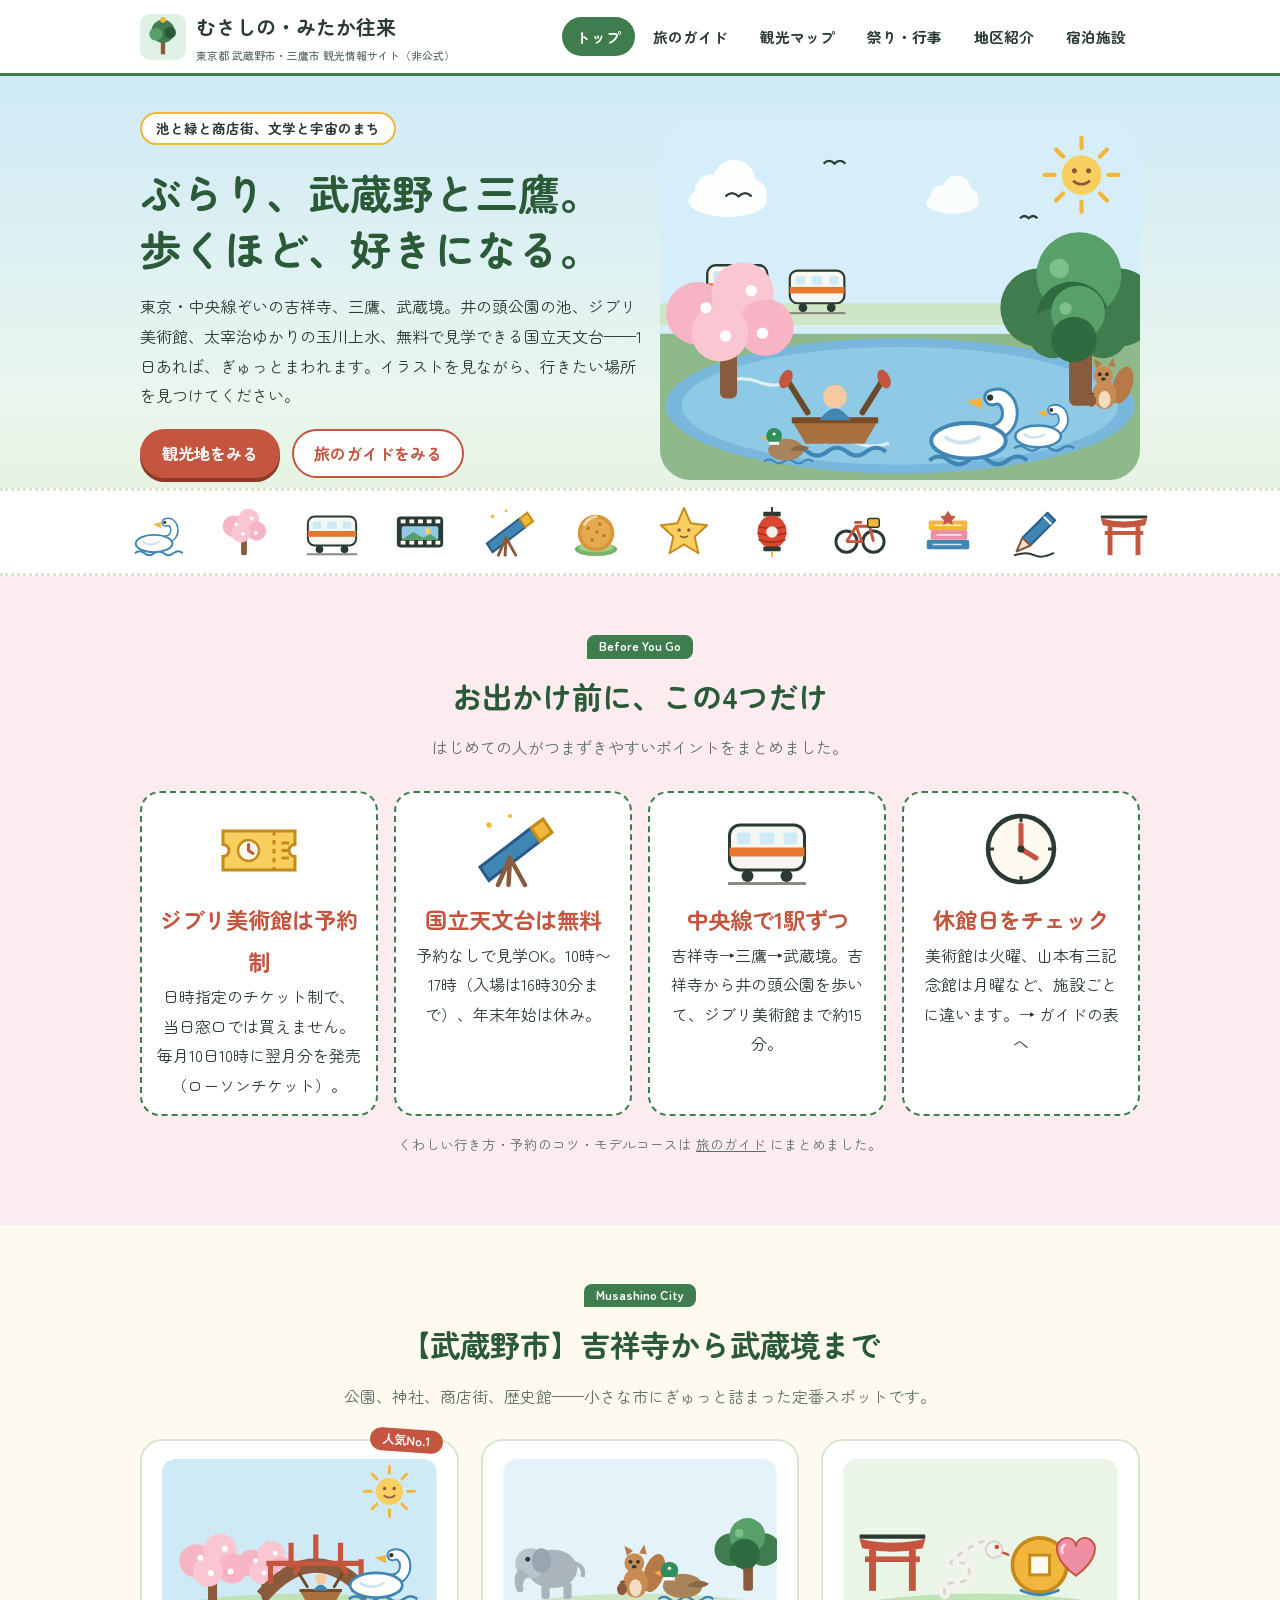
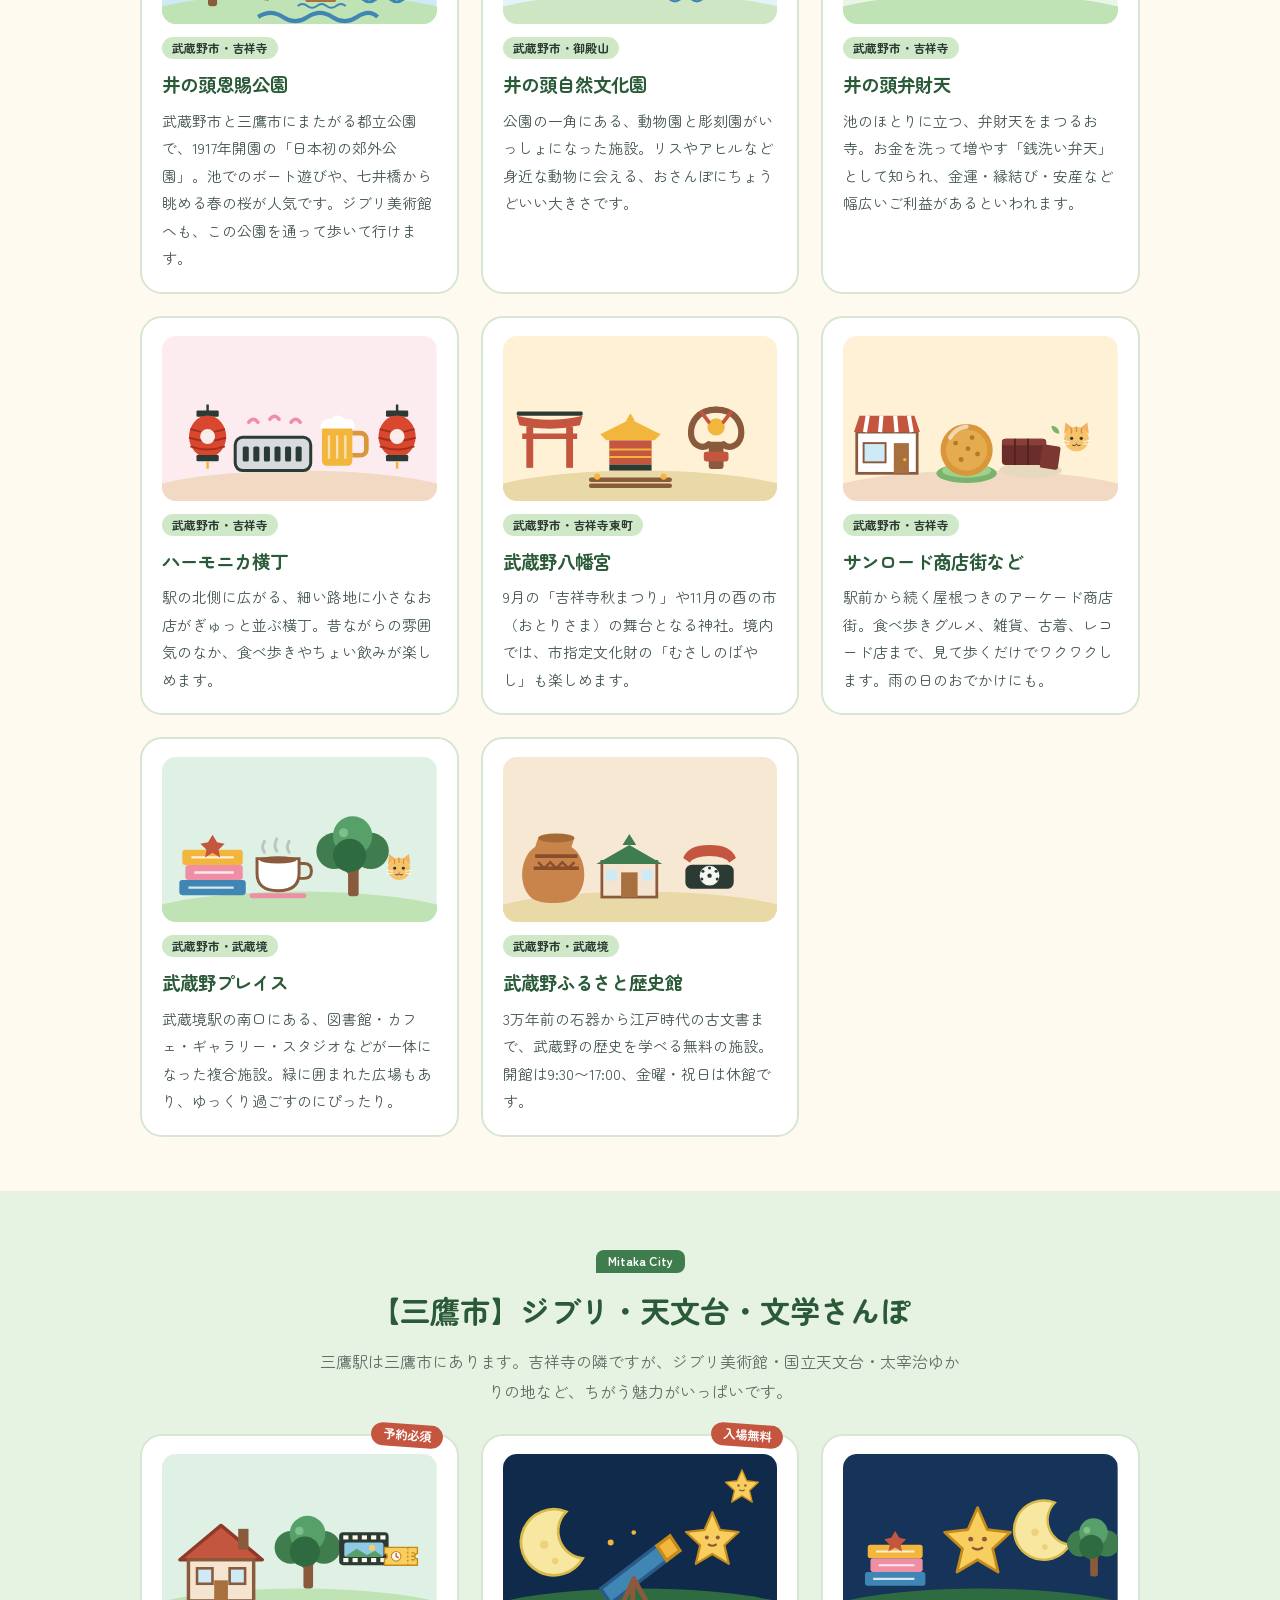
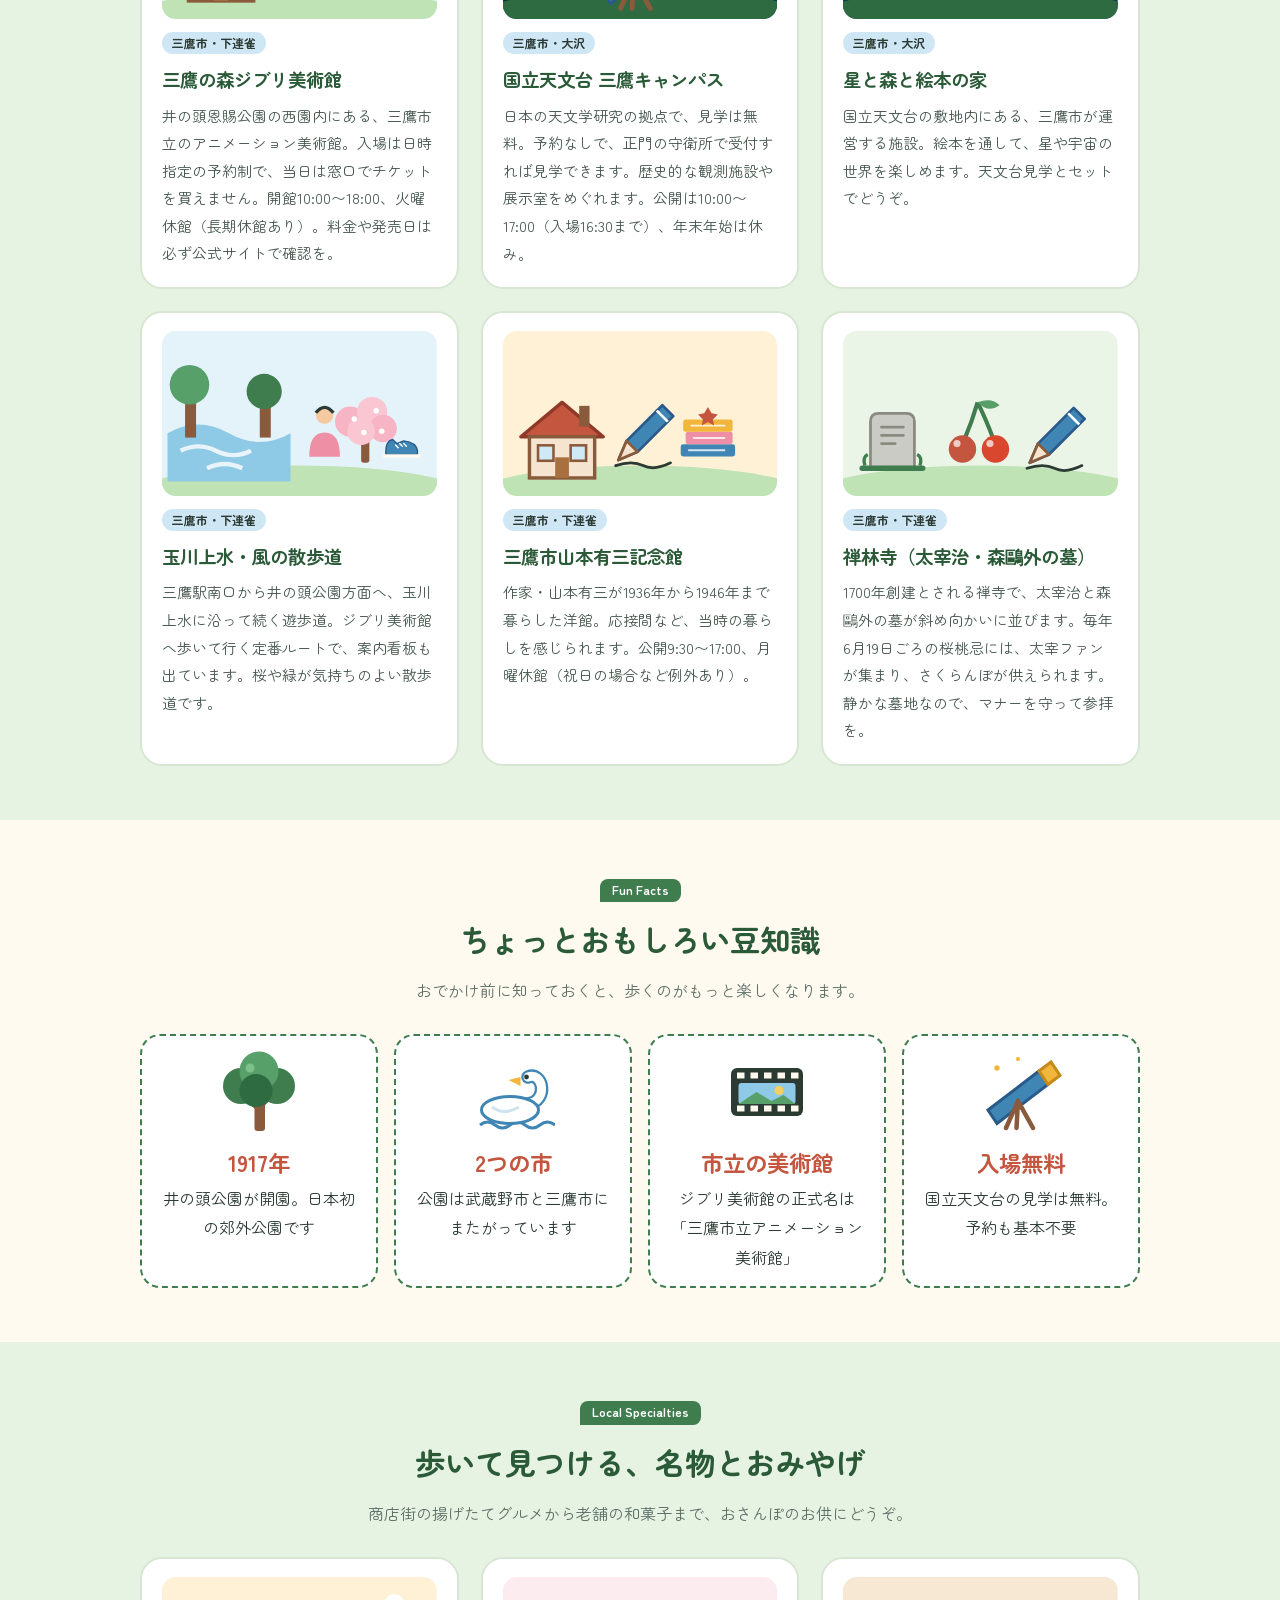
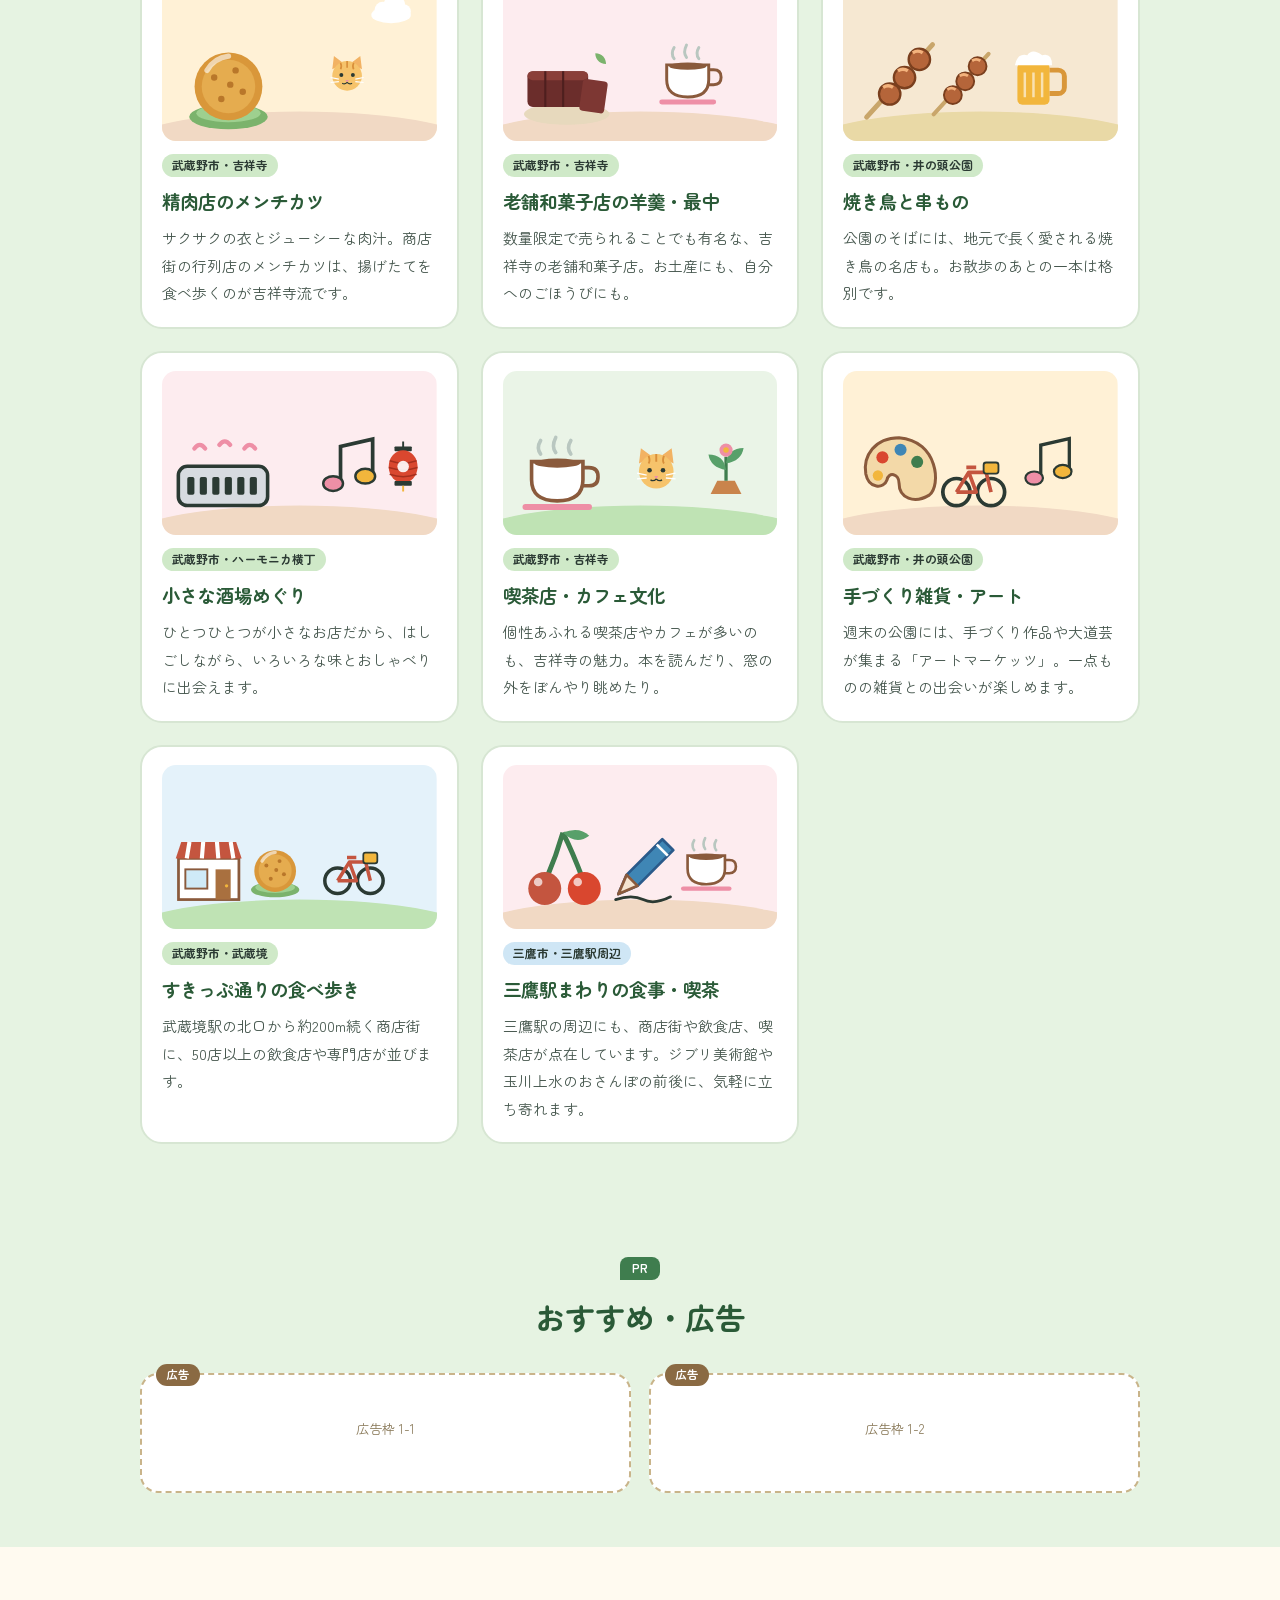
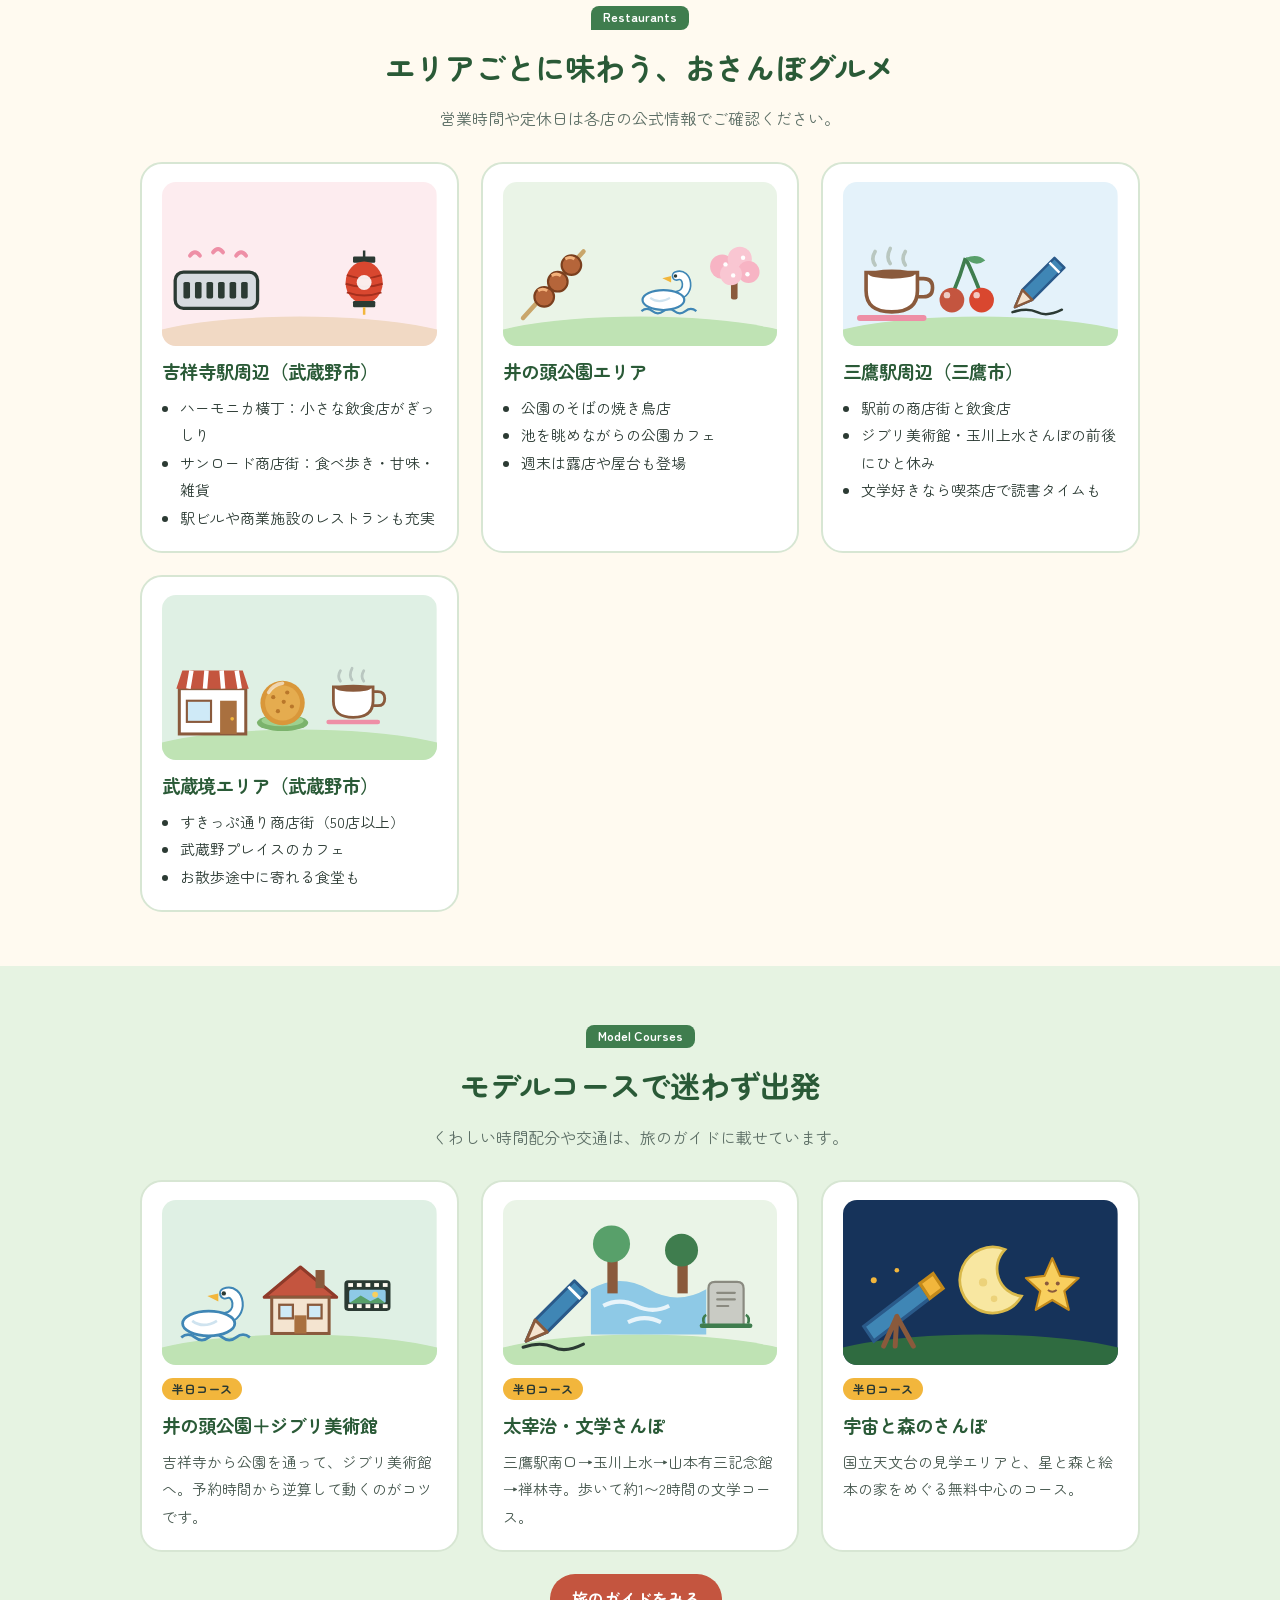
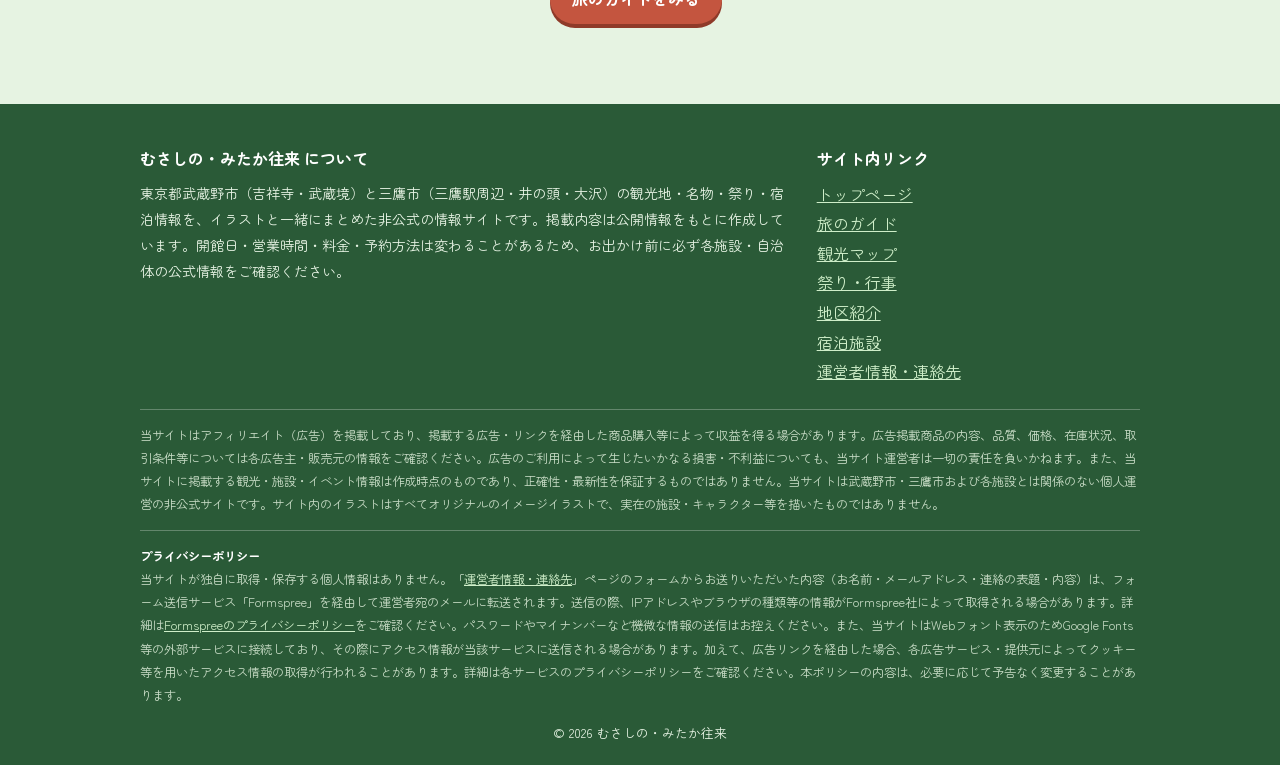
==== index.html @ fd77d3a9 "Add files via upload" ====
<!DOCTYPE html>
<html lang="ja">
<head>
<meta charset="UTF-8">
<meta name="viewport" content="width=device-width, initial-scale=1.0">
<title>むさしの・みたか往来｜東京都 武蔵野市・三鷹市 観光・名物・グルメ案内</title>
<meta name="description" content="東京都武蔵野市（吉祥寺・武蔵境）と三鷹市（三鷹駅周辺・井の頭・大沢）の観光地・名物・グルメ・祭り・宿泊情報を、イラストと一緒にご紹介する非公式サイト。井の頭公園、ジブリ美術館、国立天文台、太宰治ゆかりの地などのモデルコースやアクセスもまとめました。">
<link rel="icon" type="image/svg+xml" href="favicon.svg">
<link rel="preconnect" href="https://fonts.googleapis.com">
<link rel="preconnect" href="https://fonts.gstatic.com" crossorigin>
<link href="https://fonts.googleapis.com/css2?family=Zen+Maru+Gothic:wght@400;500;700&display=swap" rel="stylesheet">
<link rel="stylesheet" href="style.css">
</head>
<body>
<header class="site-header">
<div class="wrap">
<a class="brand" href="index.html">
<svg class="brand-icon" viewBox="0 0 64 64" aria-hidden="true"><rect width="64" height="64" rx="14" fill="#dff0e4"/><rect x="29" y="34" width="6" height="22" fill="#8a5a3c"/><circle cx="32" cy="24" r="16" fill="#3f7d4e"/><circle cx="22" cy="28" r="9" fill="#58a06a"/><circle cx="42" cy="26" r="8" fill="#2a5a37"/><circle cx="32" cy="8" r="4" fill="#f2b63c"/></svg>
<span>むさしの・みたか往来<span class="brand-sub">東京都 武蔵野市・三鷹市 観光情報サイト（非公式）</span></span>
</a>
<nav class="main-nav"><a href="index.html" class="active">トップ</a><a href="guide.html">旅のガイド</a><a href="map.html">観光マップ</a><a href="matsuri.html">祭り・行事</a><a href="areas.html">地区紹介</a><a href="shukuhaku.html">宿泊施設</a></nav>
</div>
</header>
<section class="hero">
<div class="wrap">
<div class="hero-copy">
<span class="eyebrow">池と緑と商店街、文学と宇宙のまち</span>
<h1>ぶらり、武蔵野と三鷹。<br>歩くほど、好きになる。</h1>
<p>東京・中央線ぞいの吉祥寺、三鷹、武蔵境。井の頭公園の池、ジブリ美術館、太宰治ゆかりの玉川上水、無料で見学できる国立天文台——1日あれば、ぎゅっとまわれます。イラストを見ながら、行きたい場所を見つけてください。</p>
<a href="#kanko-m" class="btn">観光地をみる</a>
<a href="guide.html" class="btn btn-outline">旅のガイドをみる</a>
</div>
<div class="hero-art"><svg viewBox="0 0 440 330" xmlns="http://www.w3.org/2000/svg" role="img" aria-label="井の頭公園の池と桜、白鳥ボート、中央線の電車のイラスト"><defs><clipPath id="hc"><rect width="440" height="330" rx="28"/></clipPath></defs><g clip-path="url(#hc)"><rect width="440" height="330" fill="#d6eefa"/>
<g transform="translate(350 14) scale(1.3)"><g stroke="#f2b63c" stroke-width="3" stroke-linecap="round"><path d="M28 2v7M28 47v7M2 28h7M47 28h7M10 10l5 5M41 41l5 5M46 10l-5 5M15 41l-5 5"/></g><circle cx="28" cy="28" r="14" fill="#f8cf5e"/><circle cx="23" cy="25" r="1.8" fill="#8a5a3c"/><circle cx="33" cy="25" r="1.8" fill="#8a5a3c"/><path d="M22 32q6 5 12 0" stroke="#8a5a3c" stroke-width="1.8" fill="none"/></g>
<g transform="translate(20 20) scale(1.5)" opacity=".95"><ellipse cx="28" cy="36" rx="24" ry="10" fill="#fff"/><circle cx="18" cy="30" r="10" fill="#fff"/><circle cx="32" cy="24" r="13" fill="#fff"/><circle cx="43" cy="32" r="9" fill="#fff"/></g>
<g transform="translate(240 40) scale(1.0)" opacity=".9"><ellipse cx="28" cy="36" rx="24" ry="10" fill="#fff"/><circle cx="18" cy="30" r="10" fill="#fff"/><circle cx="32" cy="24" r="13" fill="#fff"/><circle cx="43" cy="32" r="9" fill="#fff"/></g>
<rect y="168" width="440" height="20" fill="#cfe6c4"/>
<g transform="translate(40 120) scale(1.1)"><rect x="3" y="12" width="50" height="30" rx="7" fill="#f7f7f2" stroke="#2b3a33" stroke-width="2"/><rect x="3" y="27" width="50" height="6" fill="#e8772e"/><rect x="8" y="17" width="9" height="8" rx="2" fill="#cfeaf7"/><rect x="23" y="17" width="10" height="8" rx="2" fill="#cfeaf7"/><rect x="39" y="17" width="9" height="8" rx="2" fill="#cfeaf7"/><circle cx="15" cy="46" r="4" fill="#2b3a33"/><circle cx="41" cy="46" r="4" fill="#2b3a33"/><path d="M2 51h52" stroke="#8a8a80" stroke-width="2"/></g>
<g transform="translate(116 126) scale(1.0)"><rect x="3" y="12" width="50" height="30" rx="7" fill="#f7f7f2" stroke="#2b3a33" stroke-width="2"/><rect x="3" y="27" width="50" height="6" fill="#e8772e"/><rect x="8" y="17" width="9" height="8" rx="2" fill="#cfeaf7"/><rect x="23" y="17" width="10" height="8" rx="2" fill="#cfeaf7"/><rect x="39" y="17" width="9" height="8" rx="2" fill="#cfeaf7"/><circle cx="15" cy="46" r="4" fill="#2b3a33"/><circle cx="41" cy="46" r="4" fill="#2b3a33"/><path d="M2 51h52" stroke="#8a8a80" stroke-width="2"/></g>
<rect x="0" y="196" width="440" height="6" fill="#8fb98a"/>
<path d="M0 200 H440 V330 H0z" fill="#8fb98a"/>
<ellipse cx="220" cy="262" rx="215" ry="62" fill="#79b8dc"/>
<ellipse cx="220" cy="262" rx="200" ry="54" fill="#8ec9e6"/>
<path d="M60 240q15-6 30 0t30 0M260 282q15-6 30 0t30 0M150 296q15-6 30 0t30 0" stroke="#fff" stroke-width="3" fill="none" opacity=".7"/>
<g transform="translate(-10 120) scale(2.6)"><g transform="translate(0 0) scale(1.0)"><rect x="25" y="32" width="6" height="20" rx="2" fill="#8a5a3c"/><circle cx="17" cy="22" r="11" fill="#f7b4c4"/><circle cx="33" cy="15" r="11" fill="#f9c6d2"/><circle cx="41" cy="27" r="10" fill="#f7b4c4"/><circle cx="25" cy="29" r="10" fill="#f9c6d2"/><circle cx="20" cy="20" r="2" fill="#fff"/><circle cx="36" cy="14" r="2" fill="#fff"/><circle cx="40" cy="29" r="2" fill="#fff"/><circle cx="27" cy="30" r="2" fill="#fff"/></g></g>
<g transform="translate(300 100) scale(3)"><g transform="translate(0 0) scale(1.0)"><rect x="25" y="30" width="7" height="24" rx="2" fill="#8a5a3c"/><path d="M28 40l-8-8M29 38l8-9" stroke="#8a5a3c" stroke-width="3" fill="none"/><circle cx="16" cy="24" r="12" fill="#3f7d4e"/><circle cx="40" cy="24" r="12" fill="#3f7d4e"/><circle cx="28" cy="14" r="13" fill="#58a06a"/><circle cx="26" cy="27" r="11" fill="#2f6b40"/><circle cx="22" cy="12" r="3" fill="#7dc08a"/></g></g>
<g transform="translate(330 150) scale(1.9)"><g transform="translate(0 0) scale(1.0)"><rect x="25" y="30" width="7" height="24" rx="2" fill="#8a5a3c"/><path d="M28 40l-8-8M29 38l8-9" stroke="#8a5a3c" stroke-width="3" fill="none"/><circle cx="16" cy="24" r="12" fill="#3f7d4e"/><circle cx="40" cy="24" r="12" fill="#3f7d4e"/><circle cx="28" cy="14" r="13" fill="#58a06a"/><circle cx="26" cy="27" r="11" fill="#2f6b40"/><circle cx="22" cy="12" r="3" fill="#7dc08a"/></g></g>
<g transform="translate(110 214) scale(1.8)"><g transform="translate(0 0) scale(1.0)"><path d="M4 50q5-4 10 0t10 0t10 0t10 0t10 0" stroke="#3f86b5" fill="none" stroke-width="2"/><path d="M6 34h44l-7 12H13z" fill="#a9703f"/><path d="M6 34h44" stroke="#7a4a27" stroke-width="3"/><path d="M14 30L4 14M42 30L52 14" stroke="#6b4a2a" stroke-width="3" stroke-linecap="round"/><ellipse cx="3" cy="13" rx="3" ry="5" fill="#c4553f" transform="rotate(25 3 13)"/><ellipse cx="53" cy="13" rx="3" ry="5" fill="#c4553f" transform="rotate(-25 53 13)"/><circle cx="28" cy="22" r="6" fill="#f6c9a0"/><path d="M20 34q8-12 16 0z" fill="#3f86b5"/></g></g>
<g transform="translate(236 222) scale(1.8)"><g transform="translate(0 0) scale(1.0)"><path d="M6 50q5-4 10 0t10 0t10 0t10 0t10 0" stroke="#3f86b5" fill="none" stroke-width="2"/><path d="M38 36C52 34 48 14 38 18" stroke="#3f86b5" stroke-width="9" fill="none" stroke-linecap="round"/><path d="M38 36C52 34 48 14 38 18" stroke="#fff" stroke-width="6" fill="none" stroke-linecap="round"/><ellipse cx="26" cy="40" rx="19" ry="9" fill="#fff" stroke="#3f86b5" stroke-width="2"/><path d="M14 38q8 6 18 0" stroke="#cfe3ef" stroke-width="2" fill="none"/><path d="M33 18l-8 2 8 4z" fill="#f2b63c"/><circle cx="37" cy="18" r="1.6" fill="#2b3a33"/></g></g>
<g transform="translate(318 246) scale(1.1)"><g transform="translate(0 0) scale(1.0)"><path d="M6 50q5-4 10 0t10 0t10 0t10 0t10 0" stroke="#3f86b5" fill="none" stroke-width="2"/><path d="M38 36C52 34 48 14 38 18" stroke="#3f86b5" stroke-width="9" fill="none" stroke-linecap="round"/><path d="M38 36C52 34 48 14 38 18" stroke="#fff" stroke-width="6" fill="none" stroke-linecap="round"/><ellipse cx="26" cy="40" rx="19" ry="9" fill="#fff" stroke="#3f86b5" stroke-width="2"/><path d="M14 38q8 6 18 0" stroke="#cfe3ef" stroke-width="2" fill="none"/><path d="M33 18l-8 2 8 4z" fill="#f2b63c"/><circle cx="37" cy="18" r="1.6" fill="#2b3a33"/></g></g>
<g transform="translate(92 268) scale(.9)"><g transform="translate(0 0) scale(1.0)"><path d="M4 50q5-4 10 0t10 0t10 0t10 0t10 0" stroke="#3f86b5" fill="none" stroke-width="2"/><ellipse cx="26" cy="38" rx="18" ry="11" fill="#a9845a"/><path d="M30 38q10-8 20-2-6 6-20 2z" fill="#8a6a43"/><circle cx="14" cy="24" r="8" fill="#2f8f5a"/><path d="M6 24l-6 2 6 3z" fill="#f2b63c"/><circle cx="14" cy="22" r="1.6" fill="#fff"/><rect x="9" y="30" width="10" height="3" fill="#fff"/></g></g>
<g transform="translate(380 210) scale(1.1)"><g transform="translate(0 0) scale(1.0)"><ellipse cx="40" cy="30" rx="8" ry="16" fill="#b57a45" transform="rotate(18 40 30)"/><ellipse cx="25" cy="38" rx="10" ry="12" fill="#c98b52"/><ellipse cx="25" cy="42" rx="5" ry="7" fill="#f3dcc0"/><circle cx="24" cy="22" r="8" fill="#c98b52"/><path d="M18 16l-2-8 7 4zM28 14l4-7 2 8z" fill="#b57a45"/><circle cx="21" cy="21" r="1.6" fill="#2b3a33"/><circle cx="27" cy="21" r="1.6" fill="#2b3a33"/><ellipse cx="24" cy="25" rx="2" ry="1.4" fill="#2b3a33"/><ellipse cx="14" cy="43" rx="4" ry="5" fill="#8a5a3c"/><path d="M12 38q2-4 5 0z" fill="#6b4a2a"/></g></g>
<path d="M60 70q6-6 12 0q6-6 12 0M150 40q5-5 10 0q5-5 10 0M330 90q4-4 8 0q4-4 8 0" stroke="#2b3a33" stroke-width="2" fill="none"/>
</g></svg></div>
</div>
</section>
<div class="strip" aria-hidden="true"><svg viewBox="0 0 56 56" aria-hidden="true"><path d="M6 50q5-4 10 0t10 0t10 0t10 0t10 0" stroke="#3f86b5" fill="none" stroke-width="2"/><path d="M38 36C52 34 48 14 38 18" stroke="#3f86b5" stroke-width="9" fill="none" stroke-linecap="round"/><path d="M38 36C52 34 48 14 38 18" stroke="#fff" stroke-width="6" fill="none" stroke-linecap="round"/><ellipse cx="26" cy="40" rx="19" ry="9" fill="#fff" stroke="#3f86b5" stroke-width="2"/><path d="M14 38q8 6 18 0" stroke="#cfe3ef" stroke-width="2" fill="none"/><path d="M33 18l-8 2 8 4z" fill="#f2b63c"/><circle cx="37" cy="18" r="1.6" fill="#2b3a33"/></svg><svg viewBox="0 0 56 56" aria-hidden="true"><rect x="25" y="32" width="6" height="20" rx="2" fill="#8a5a3c"/><circle cx="17" cy="22" r="11" fill="#f7b4c4"/><circle cx="33" cy="15" r="11" fill="#f9c6d2"/><circle cx="41" cy="27" r="10" fill="#f7b4c4"/><circle cx="25" cy="29" r="10" fill="#f9c6d2"/><circle cx="20" cy="20" r="2" fill="#fff"/><circle cx="36" cy="14" r="2" fill="#fff"/><circle cx="40" cy="29" r="2" fill="#fff"/><circle cx="27" cy="30" r="2" fill="#fff"/></svg><svg viewBox="0 0 56 56" aria-hidden="true"><rect x="3" y="12" width="50" height="30" rx="7" fill="#f7f7f2" stroke="#2b3a33" stroke-width="2"/><rect x="3" y="27" width="50" height="6" fill="#e8772e"/><rect x="8" y="17" width="9" height="8" rx="2" fill="#cfeaf7"/><rect x="23" y="17" width="10" height="8" rx="2" fill="#cfeaf7"/><rect x="39" y="17" width="9" height="8" rx="2" fill="#cfeaf7"/><circle cx="15" cy="46" r="4" fill="#2b3a33"/><circle cx="41" cy="46" r="4" fill="#2b3a33"/><path d="M2 51h52" stroke="#8a8a80" stroke-width="2"/></svg><svg viewBox="0 0 56 56" aria-hidden="true"><rect x="4" y="12" width="48" height="32" rx="4" fill="#2b3a33"/><g fill="#fffaf0"><rect x="8" y="15" width="5" height="4"/><rect x="17" y="15" width="5" height="4"/><rect x="26" y="15" width="5" height="4"/><rect x="35" y="15" width="5" height="4"/><rect x="44" y="15" width="5" height="4"/><rect x="8" y="37" width="5" height="4"/><rect x="17" y="37" width="5" height="4"/><rect x="26" y="37" width="5" height="4"/><rect x="35" y="37" width="5" height="4"/><rect x="44" y="37" width="5" height="4"/></g><rect x="9" y="22" width="38" height="14" rx="2" fill="#8ec9e6"/><circle cx="36" cy="27" r="3" fill="#f8cf5e"/><path d="M9 36l12-8 10 6 8-4 8 6z" fill="#58a06a"/></svg><svg viewBox="0 0 56 56" aria-hidden="true"><path d="M6 40L40 14l6 9L12 49z" fill="#3f86b5" stroke="#2a5a8a" stroke-width="2"/><path d="M40 14l8-6 6 9-8 6z" fill="#f2b63c" stroke="#c48a1a" stroke-width="2"/><path d="M26 34l-8 18M26 34l10 18M26 34l-1 18" stroke="#8a5a3c" stroke-width="3" stroke-linecap="round"/><circle cx="12" cy="12" r="1.8" fill="#f2b63c"/><circle cx="26" cy="6" r="1.4" fill="#f2b63c"/></svg><svg viewBox="0 0 56 56" aria-hidden="true"><ellipse cx="28" cy="46" rx="22" ry="7" fill="#7bb36c"/><ellipse cx="28" cy="44" rx="18" ry="5" fill="#9ed08f"/><circle cx="28" cy="29" r="19" fill="#d9973a"/><circle cx="28" cy="29" r="15" fill="#e5ac4f"/><g fill="#b9772a"><circle cx="20" cy="24" r="1.8"/><circle cx="32" cy="20" r="1.8"/><circle cx="36" cy="32" r="1.8"/><circle cx="24" cy="36" r="1.8"/><circle cx="29" cy="28" r="1.8"/></g><path d="M16 20q4-7 12-8" stroke="#fff" stroke-width="3" stroke-linecap="round" fill="none" opacity=".6"/></svg><svg viewBox="0 0 56 56" aria-hidden="true"><path d="M28 3l7 16 17 2-13 12 4 17-15-9-15 9 4-17L4 21l17-2z" fill="#f8cf5e" stroke="#c48a1a" stroke-width="2" stroke-linejoin="round"/><circle cx="23" cy="26" r="1.8" fill="#8a5a3c"/><circle cx="33" cy="26" r="1.8" fill="#8a5a3c"/><path d="M24 32q4 3 8 0" stroke="#8a5a3c" stroke-width="1.8" fill="none"/></svg><svg viewBox="0 0 56 56" aria-hidden="true"><path d="M28 2v6" stroke="#2b3a33" stroke-width="2"/><rect x="19" y="7" width="18" height="5" rx="1" fill="#2b3a33"/><ellipse cx="28" cy="28" rx="15" ry="17" fill="#d9472f"/><path d="M14 22q14 5 28 0M13 29q15 5 30 0M14 36q14 5 28 0" stroke="#a52f1d" stroke-width="1.6" fill="none"/><rect x="19" y="43" width="18" height="5" rx="1" fill="#2b3a33"/><path d="M28 48v6" stroke="#f2b63c" stroke-width="2"/><circle cx="28" cy="28" r="6" fill="#fff" opacity=".9"/></svg><svg viewBox="0 0 56 56" aria-hidden="true"><circle cx="14" cy="38" r="11" fill="none" stroke="#2b3a33" stroke-width="3"/><circle cx="42" cy="38" r="11" fill="none" stroke="#2b3a33" stroke-width="3"/><path d="M14 38l10-16h14l4 16M24 22l6 16h-16M22 18h8" stroke="#c4553f" stroke-width="3" fill="none" stroke-linejoin="round"/><rect x="36" y="14" width="12" height="9" rx="2" fill="#f2b63c" stroke="#2b3a33" stroke-width="1.5"/></svg><svg viewBox="0 0 56 56" aria-hidden="true"><rect x="6" y="36" width="44" height="10" rx="2" fill="#3f86b5"/><rect x="10" y="26" width="38" height="10" rx="2" fill="#ee8fa6"/><rect x="8" y="16" width="40" height="10" rx="2" fill="#f2b63c"/><path d="M12 41h30M16 31h26M14 21h28" stroke="#fff" stroke-width="1.6" opacity=".8"/><path d="M28 6l3 5 5 1-4 4 1 5-5-3-5 3 1-5-4-4 5-1z" fill="#c4553f"/></svg><svg viewBox="0 0 56 56" aria-hidden="true"><path d="M8 48L14 34 40 8l8 8-26 26z" fill="#3f86b5" stroke="#2a5a8a" stroke-width="2" stroke-linejoin="round"/><path d="M8 48l6-14 8 8z" fill="#f4e4d0" stroke="#8a5a3c" stroke-width="2" stroke-linejoin="round"/><path d="M36 12l8 8" stroke="#fff" stroke-width="2"/><path d="M6 52q12-4 20 0t20-2" stroke="#2b3a33" stroke-width="2" fill="none" stroke-linecap="round"/></svg><svg viewBox="0 0 56 56" aria-hidden="true"><path d="M4 14q24 6 48 0l-2 7q-22 5-44 0z" fill="#c4553f"/><rect x="11" y="22" width="5" height="30" fill="#c4553f"/><rect x="40" y="22" width="5" height="30" fill="#c4553f"/><rect x="8" y="27" width="40" height="4" fill="#c4553f"/><rect x="4" y="11" width="48" height="3" rx="1" fill="#2b3a33"/></svg></div>
<section class="section pink">
<div class="wrap">
<div class="section-head"><span class="tag">Before You Go</span><h2>お出かけ前に、この4つだけ</h2><p>はじめての人がつまずきやすいポイントをまとめました。</p></div>
<div class="fun"><div><svg viewBox="0 0 56 56" aria-hidden="true"><path d="M4 16h48v9a4 4 0 0 0 0 8v9H4v-9a4 4 0 0 0 0-8z" fill="#f8cf5e" stroke="#c48a1a" stroke-width="2"/><path d="M38 16v26" stroke="#c48a1a" stroke-width="2" stroke-dasharray="3 3"/><circle cx="21" cy="29" r="7" fill="#fffaf0" stroke="#c48a1a" stroke-width="1.6"/><path d="M21 25v4l3 2" stroke="#c4553f" stroke-width="2" fill="none" stroke-linecap="round"/><path d="M43 24h5M43 29h5M43 34h5" stroke="#c48a1a" stroke-width="2"/></svg><b>ジブリ美術館は予約制</b>日時指定のチケット制で、当日窓口では買えません。毎月10日10時に翌月分を発売（ローソンチケット）。</div><div><svg viewBox="0 0 56 56" aria-hidden="true"><path d="M6 40L40 14l6 9L12 49z" fill="#3f86b5" stroke="#2a5a8a" stroke-width="2"/><path d="M40 14l8-6 6 9-8 6z" fill="#f2b63c" stroke="#c48a1a" stroke-width="2"/><path d="M26 34l-8 18M26 34l10 18M26 34l-1 18" stroke="#8a5a3c" stroke-width="3" stroke-linecap="round"/><circle cx="12" cy="12" r="1.8" fill="#f2b63c"/><circle cx="26" cy="6" r="1.4" fill="#f2b63c"/></svg><b>国立天文台は無料</b>予約なしで見学OK。10時〜17時（入場は16時30分まで）、年末年始は休み。</div><div><svg viewBox="0 0 56 56" aria-hidden="true"><rect x="3" y="12" width="50" height="30" rx="7" fill="#f7f7f2" stroke="#2b3a33" stroke-width="2"/><rect x="3" y="27" width="50" height="6" fill="#e8772e"/><rect x="8" y="17" width="9" height="8" rx="2" fill="#cfeaf7"/><rect x="23" y="17" width="10" height="8" rx="2" fill="#cfeaf7"/><rect x="39" y="17" width="9" height="8" rx="2" fill="#cfeaf7"/><circle cx="15" cy="46" r="4" fill="#2b3a33"/><circle cx="41" cy="46" r="4" fill="#2b3a33"/><path d="M2 51h52" stroke="#8a8a80" stroke-width="2"/></svg><b>中央線で1駅ずつ</b>吉祥寺→三鷹→武蔵境。吉祥寺から井の頭公園を歩いて、ジブリ美術館まで約15分。</div><div><svg viewBox="0 0 56 56" aria-hidden="true"><circle cx="28" cy="28" r="22" fill="#fffaf0" stroke="#2b3a33" stroke-width="3"/><path d="M28 12v16l10 6" stroke="#c4553f" stroke-width="3.4" fill="none" stroke-linecap="round"/><circle cx="28" cy="28" r="2.4" fill="#2b3a33"/><path d="M28 7v3M28 46v3M7 28h3M46 28h3" stroke="#2b3a33" stroke-width="2"/></svg><b>休館日をチェック</b>美術館は火曜、山本有三記念館は月曜など、施設ごとに違います。→ ガイドの表へ</div></div><p class="note">くわしい行き方・予約のコツ・モデルコースは <a href="guide.html" style="text-decoration:underline;">旅のガイド</a> にまとめました。</p>
</div>
</section>
<section class="section " id="kanko-m">
<div class="wrap">
<div class="section-head"><span class="tag">Musashino City</span><h2>【武蔵野市】吉祥寺から武蔵境まで</h2><p>公園、神社、商店街、歴史館——小さな市にぎゅっと詰まった定番スポットです。</p></div>
<div class="grid"><div class="card"><span class="badge">人気No.1</span><svg class="icon" viewBox="0 0 200 120" role="img" aria-hidden="true"><rect width="200" height="120" fill="#cfeaf7"/><ellipse cx="100" cy="124" rx="130" ry="26" fill="#bfe3b4"/><g transform="translate(146 4) scale(0.7)"><g stroke="#f2b63c" stroke-width="3" stroke-linecap="round"><path d="M28 2v7M28 47v7M2 28h7M47 28h7M10 10l5 5M41 41l5 5M46 10l-5 5M15 41l-5 5"/></g><circle cx="28" cy="28" r="14" fill="#f8cf5e"/><circle cx="23" cy="25" r="1.8" fill="#8a5a3c"/><circle cx="33" cy="25" r="1.8" fill="#8a5a3c"/><path d="M22 32q6 5 12 0" stroke="#8a5a3c" stroke-width="1.8" fill="none"/></g><g transform="translate(6 50) scale(1.1)"><rect x="25" y="32" width="6" height="20" rx="2" fill="#8a5a3c"/><circle cx="17" cy="22" r="11" fill="#f7b4c4"/><circle cx="33" cy="15" r="11" fill="#f9c6d2"/><circle cx="41" cy="27" r="10" fill="#f7b4c4"/><circle cx="25" cy="29" r="10" fill="#f9c6d2"/><circle cx="20" cy="20" r="2" fill="#fff"/><circle cx="36" cy="14" r="2" fill="#fff"/><circle cx="40" cy="29" r="2" fill="#fff"/><circle cx="27" cy="30" r="2" fill="#fff"/></g><g transform="translate(50 56) scale(0.9)"><rect x="25" y="32" width="6" height="20" rx="2" fill="#8a5a3c"/><circle cx="17" cy="22" r="11" fill="#f7b4c4"/><circle cx="33" cy="15" r="11" fill="#f9c6d2"/><circle cx="41" cy="27" r="10" fill="#f7b4c4"/><circle cx="25" cy="29" r="10" fill="#f9c6d2"/><circle cx="20" cy="20" r="2" fill="#fff"/><circle cx="36" cy="14" r="2" fill="#fff"/><circle cx="40" cy="29" r="2" fill="#fff"/><circle cx="27" cy="30" r="2" fill="#fff"/></g><g transform="translate(70 40) scale(1.5)"><path d="M2 40q26-30 52 0" stroke="#8a5a3c" stroke-width="7" fill="none"/><path d="M6 34v-10M16 26v-12M28 22V10M40 26V14M50 34V22M4 24h46" stroke="#c4553f" stroke-width="2.5" fill="none"/><path d="M0 50q6-4 12 0t12 0t12 0t12 0t10 0" stroke="#3f86b5" fill="none" stroke-width="2"/></g><g transform="translate(130 52) scale(1.0)"><path d="M6 50q5-4 10 0t10 0t10 0t10 0t10 0" stroke="#3f86b5" fill="none" stroke-width="2"/><path d="M38 36C52 34 48 14 38 18" stroke="#3f86b5" stroke-width="9" fill="none" stroke-linecap="round"/><path d="M38 36C52 34 48 14 38 18" stroke="#fff" stroke-width="6" fill="none" stroke-linecap="round"/><ellipse cx="26" cy="40" rx="19" ry="9" fill="#fff" stroke="#3f86b5" stroke-width="2"/><path d="M14 38q8 6 18 0" stroke="#cfe3ef" stroke-width="2" fill="none"/><path d="M33 18l-8 2 8 4z" fill="#f2b63c"/><circle cx="37" cy="18" r="1.6" fill="#2b3a33"/></g><g transform="translate(96 72) scale(0.7)"><path d="M4 50q5-4 10 0t10 0t10 0t10 0t10 0" stroke="#3f86b5" fill="none" stroke-width="2"/><path d="M6 34h44l-7 12H13z" fill="#a9703f"/><path d="M6 34h44" stroke="#7a4a27" stroke-width="3"/><path d="M14 30L4 14M42 30L52 14" stroke="#6b4a2a" stroke-width="3" stroke-linecap="round"/><ellipse cx="3" cy="13" rx="3" ry="5" fill="#c4553f" transform="rotate(25 3 13)"/><ellipse cx="53" cy="13" rx="3" ry="5" fill="#c4553f" transform="rotate(-25 53 13)"/><circle cx="28" cy="22" r="6" fill="#f6c9a0"/><path d="M20 34q8-12 16 0z" fill="#3f86b5"/></g></svg><span class="place m">武蔵野市・吉祥寺</span><h3>井の頭恩賜公園</h3><p>武蔵野市と三鷹市にまたがる都立公園で、1917年開園の「日本初の郊外公園」。池でのボート遊びや、七井橋から眺める春の桜が人気です。ジブリ美術館へも、この公園を通って歩いて行けます。</p></div><div class="card"><svg class="icon" viewBox="0 0 200 120" role="img" aria-hidden="true"><rect width="200" height="120" fill="#e4f2fa"/><ellipse cx="100" cy="124" rx="130" ry="26" fill="#cfe6c4"/><g transform="translate(6 50) scale(1.0)"><ellipse cx="30" cy="30" rx="18" ry="14" fill="#a9b4bd"/><circle cx="14" cy="26" r="11" fill="#b9c4cc"/><path d="M6 30q-6 6-2 16 3 3 5-1-2-6 4-10z" fill="#a9b4bd"/><ellipse cx="22" cy="24" rx="7" ry="9" fill="#9aa6af"/><circle cx="12" cy="23" r="1.8" fill="#2b3a33"/><rect x="22" y="40" width="6" height="12" rx="2" fill="#a9b4bd"/><rect x="38" y="40" width="6" height="12" rx="2" fill="#a9b4bd"/><path d="M46 26q8 2 6 10" stroke="#a9b4bd" stroke-width="3" fill="none"/></g><g transform="translate(74 56) scale(0.9)"><ellipse cx="40" cy="30" rx="8" ry="16" fill="#b57a45" transform="rotate(18 40 30)"/><ellipse cx="25" cy="38" rx="10" ry="12" fill="#c98b52"/><ellipse cx="25" cy="42" rx="5" ry="7" fill="#f3dcc0"/><circle cx="24" cy="22" r="8" fill="#c98b52"/><path d="M18 16l-2-8 7 4zM28 14l4-7 2 8z" fill="#b57a45"/><circle cx="21" cy="21" r="1.6" fill="#2b3a33"/><circle cx="27" cy="21" r="1.6" fill="#2b3a33"/><ellipse cx="24" cy="25" rx="2" ry="1.4" fill="#2b3a33"/><ellipse cx="14" cy="43" rx="4" ry="5" fill="#8a5a3c"/><path d="M12 38q2-4 5 0z" fill="#6b4a2a"/></g><g transform="translate(110 62) scale(0.8)"><path d="M4 50q5-4 10 0t10 0t10 0t10 0t10 0" stroke="#3f86b5" fill="none" stroke-width="2"/><ellipse cx="26" cy="38" rx="18" ry="11" fill="#a9845a"/><path d="M30 38q10-8 20-2-6 6-20 2z" fill="#8a6a43"/><circle cx="14" cy="24" r="8" fill="#2f8f5a"/><path d="M6 24l-6 2 6 3z" fill="#f2b63c"/><circle cx="14" cy="22" r="1.6" fill="#fff"/><rect x="9" y="30" width="10" height="3" fill="#fff"/></g><g transform="translate(150 42) scale(1.0)"><rect x="25" y="30" width="7" height="24" rx="2" fill="#8a5a3c"/><path d="M28 40l-8-8M29 38l8-9" stroke="#8a5a3c" stroke-width="3" fill="none"/><circle cx="16" cy="24" r="12" fill="#3f7d4e"/><circle cx="40" cy="24" r="12" fill="#3f7d4e"/><circle cx="28" cy="14" r="13" fill="#58a06a"/><circle cx="26" cy="27" r="11" fill="#2f6b40"/><circle cx="22" cy="12" r="3" fill="#7dc08a"/></g></svg><span class="place m">武蔵野市・御殿山</span><h3>井の頭自然文化園</h3><p>公園の一角にある、動物園と彫刻園がいっしょになった施設。リスやアヒルなど身近な動物に会える、おさんぽにちょうどいい大きさです。</p></div><div class="card"><svg class="icon" viewBox="0 0 200 120" role="img" aria-hidden="true"><rect width="200" height="120" fill="#eaf4e7"/><ellipse cx="100" cy="124" rx="130" ry="26" fill="#bfe3b4"/><g transform="translate(8 44) scale(1.0)"><path d="M4 14q24 6 48 0l-2 7q-22 5-44 0z" fill="#c4553f"/><rect x="11" y="22" width="5" height="30" fill="#c4553f"/><rect x="40" y="22" width="5" height="30" fill="#c4553f"/><rect x="8" y="27" width="40" height="4" fill="#c4553f"/><rect x="4" y="11" width="48" height="3" rx="1" fill="#2b3a33"/></g><g transform="translate(66 52) scale(1.0)"><path d="M8 46q-2-8 8-8t10-8-10-6 8-10 14 0" stroke="#f3f3ee" stroke-width="8" fill="none" stroke-linecap="round"/><path d="M8 46q-2-8 8-8t10-8-10-6 8-10 14 0" stroke="#d6d6cc" stroke-width="2" fill="none" stroke-linecap="round" stroke-dasharray="3 6"/><circle cx="44" cy="14" r="6" fill="#f3f3ee" stroke="#d6d6cc" stroke-width="1.5"/><circle cx="46" cy="12" r="1.6" fill="#d9472f"/><path d="M50 16l5 2" stroke="#d9472f" stroke-width="1.6"/></g><g transform="translate(118 52) scale(0.9)"><circle cx="28" cy="28" r="22" fill="#f2b63c" stroke="#c48a1a" stroke-width="3"/><rect x="20" y="20" width="16" height="16" fill="#fffaf0" stroke="#c48a1a" stroke-width="2.4"/><path d="M12 48q16 8 32 0" stroke="#3f86b5" stroke-width="2.4" fill="none"/></g><g transform="translate(150 50) scale(0.7)"><path d="M28 50C6 34 4 18 14 12c8-4 14 2 14 8 0-6 6-12 14-8 10 6 8 22-14 38z" fill="#ee8fa6" stroke="#c4553f" stroke-width="2"/><path d="M16 18q-4 3-2 8" stroke="#fff" stroke-width="3" stroke-linecap="round" fill="none" opacity=".7"/></g></svg><span class="place m">武蔵野市・吉祥寺</span><h3>井の頭弁財天</h3><p>池のほとりに立つ、弁財天をまつるお寺。お金を洗って増やす「銭洗い弁天」として知られ、金運・縁結び・安産など幅広いご利益があるといわれます。</p></div><div class="card"><svg class="icon" viewBox="0 0 200 120" role="img" aria-hidden="true"><rect width="200" height="120" fill="#fdecef"/><ellipse cx="100" cy="124" rx="130" ry="26" fill="#f1d9c4"/><g transform="translate(8 48) scale(0.9)"><path d="M28 2v6" stroke="#2b3a33" stroke-width="2"/><rect x="19" y="7" width="18" height="5" rx="1" fill="#2b3a33"/><ellipse cx="28" cy="28" rx="15" ry="17" fill="#d9472f"/><path d="M14 22q14 5 28 0M13 29q15 5 30 0M14 36q14 5 28 0" stroke="#a52f1d" stroke-width="1.6" fill="none"/><rect x="19" y="43" width="18" height="5" rx="1" fill="#2b3a33"/><path d="M28 48v6" stroke="#f2b63c" stroke-width="2"/><circle cx="28" cy="28" r="6" fill="#fff" opacity=".9"/></g><g transform="translate(50 54) scale(1.1)"><rect x="3" y="18" width="50" height="22" rx="5" fill="#d7dbe0" stroke="#2b3a33" stroke-width="2"/><g fill="#2b3a33"><rect x="8" y="24" width="4" height="10" rx="1"/><rect x="15" y="24" width="4" height="10" rx="1"/><rect x="22" y="24" width="4" height="10" rx="1"/><rect x="29" y="24" width="4" height="10" rx="1"/><rect x="36" y="24" width="4" height="10" rx="1"/><rect x="43" y="24" width="4" height="10" rx="1"/></g><path d="M12 8q3-4 6 0M26 6q3-4 6 0M40 8q3-4 6 0" stroke="#ee8fa6" stroke-width="2.4" fill="none" stroke-linecap="round"/></g><g transform="translate(108 52) scale(0.85)"><rect x="10" y="16" width="26" height="34" rx="4" fill="#f2b63c"/><path d="M36 22h7a5 5 0 0 1 5 5v9a5 5 0 0 1-5 5h-7" stroke="#d9973a" stroke-width="4" fill="none"/><path d="M8 18q2-10 10-8 4-6 12 0 8-2 8 8z" fill="#fff"/><path d="M16 24v20M23 24v20M30 24v20" stroke="#fff" stroke-width="2" opacity=".6"/></g><g transform="translate(146 48) scale(0.9)"><path d="M28 2v6" stroke="#2b3a33" stroke-width="2"/><rect x="19" y="7" width="18" height="5" rx="1" fill="#2b3a33"/><ellipse cx="28" cy="28" rx="15" ry="17" fill="#d9472f"/><path d="M14 22q14 5 28 0M13 29q15 5 30 0M14 36q14 5 28 0" stroke="#a52f1d" stroke-width="1.6" fill="none"/><rect x="19" y="43" width="18" height="5" rx="1" fill="#2b3a33"/><path d="M28 48v6" stroke="#f2b63c" stroke-width="2"/><circle cx="28" cy="28" r="6" fill="#fff" opacity=".9"/></g></svg><span class="place m">武蔵野市・吉祥寺</span><h3>ハーモニカ横丁</h3><p>駅の北側に広がる、細い路地に小さなお店がぎゅっと並ぶ横丁。昔ながらの雰囲気のなか、食べ歩きやちょい飲みが楽しめます。</p></div><div class="card"><svg class="icon" viewBox="0 0 200 120" role="img" aria-hidden="true"><rect width="200" height="120" fill="#fff1d6"/><ellipse cx="100" cy="124" rx="130" ry="26" fill="#e9d9a6"/><g transform="translate(6 44) scale(1.0)"><path d="M4 14q24 6 48 0l-2 7q-22 5-44 0z" fill="#c4553f"/><rect x="11" y="22" width="5" height="30" fill="#c4553f"/><rect x="40" y="22" width="5" height="30" fill="#c4553f"/><rect x="8" y="27" width="40" height="4" fill="#c4553f"/><rect x="4" y="11" width="48" height="3" rx="1" fill="#2b3a33"/></g><g transform="translate(62 54) scale(1.1)"><path d="M28 2l3 5h-6z" fill="#f2b63c"/><path d="M8 16L28 6l20 10-4 4H12z" fill="#f2b63c"/><rect x="14" y="20" width="28" height="16" fill="#c4553f"/><rect x="14" y="36" width="28" height="4" fill="#2b3a33"/><path d="M14 26h28M14 31h28" stroke="#f2b63c" stroke-width="1.4"/><path d="M2 46h52M2 50h52" stroke="#8a5a3c" stroke-width="3" stroke-linecap="round"/><circle cx="6" cy="44" r="2" fill="#f2b63c"/><circle cx="50" cy="44" r="2" fill="#f2b63c"/></g><g transform="translate(130 50) scale(0.9)"><path d="M28 4c14 0 22 10 20 22-2 8-10 10-14 6" stroke="#8a5a3c" stroke-width="5" fill="none" stroke-linecap="round"/><path d="M28 4c-14 0-22 10-20 22 2 8 10 10 14 6" stroke="#8a5a3c" stroke-width="5" fill="none" stroke-linecap="round"/><rect x="22" y="30" width="12" height="22" rx="2" fill="#8a5a3c"/><circle cx="28" cy="18" r="7" fill="#f2b63c"/><path d="M22 14l-6-8M34 14l6-8" stroke="#c4553f" stroke-width="3" stroke-linecap="round"/><rect x="18" y="38" width="20" height="8" rx="2" fill="#c4553f"/></g></svg><span class="place m">武蔵野市・吉祥寺東町</span><h3>武蔵野八幡宮</h3><p>9月の「吉祥寺秋まつり」や11月の酉の市（おとりさま）の舞台となる神社。境内では、市指定文化財の「むさしのばやし」も楽しめます。</p></div><div class="card"><svg class="icon" viewBox="0 0 200 120" role="img" aria-hidden="true"><rect width="200" height="120" fill="#fff1d6"/><ellipse cx="100" cy="124" rx="130" ry="26" fill="#f1d9c4"/><g transform="translate(4 48) scale(1.0)"><rect x="6" y="22" width="44" height="30" fill="#fff" stroke="#8a5a3c" stroke-width="2"/><path d="M4 22l4-12h40l4 12z" fill="#c4553f"/><path d="M14 10l-2 12M24 10l-1 12M34 10l1 12M44 10l2 12" stroke="#fff" stroke-width="3"/><rect x="11" y="30" width="16" height="14" fill="#cfeaf7" stroke="#8a5a3c" stroke-width="1.4"/><rect x="33" y="30" width="11" height="22" fill="#a9703f"/><circle cx="41" cy="42" r="1.2" fill="#f2b63c"/></g><g transform="translate(62 54) scale(1.0)"><ellipse cx="28" cy="46" rx="22" ry="7" fill="#7bb36c"/><ellipse cx="28" cy="44" rx="18" ry="5" fill="#9ed08f"/><circle cx="28" cy="29" r="19" fill="#d9973a"/><circle cx="28" cy="29" r="15" fill="#e5ac4f"/><g fill="#b9772a"><circle cx="20" cy="24" r="1.8"/><circle cx="32" cy="20" r="1.8"/><circle cx="36" cy="32" r="1.8"/><circle cx="24" cy="36" r="1.8"/><circle cx="29" cy="28" r="1.8"/></g><path d="M16 20q4-7 12-8" stroke="#fff" stroke-width="3" stroke-linecap="round" fill="none" opacity=".6"/></g><g transform="translate(110 54) scale(0.95)"><ellipse cx="28" cy="46" rx="24" ry="6" fill="#e7d9bd"/><rect x="6" y="22" width="34" height="20" rx="3" fill="#6b2d2b"/><rect x="6" y="22" width="34" height="5" rx="3" fill="#8a3f39"/><rect x="36" y="27" width="14" height="18" rx="2" fill="#7d3733" transform="rotate(8 43 36)"/><path d="M16 22v20M26 22v20" stroke="#4e1f1e" stroke-width="1.2"/><path d="M44 12c4 0 6 3 6 6-4 0-6-3-6-6z" fill="#7bb36c"/></g><g transform="translate(156 60) scale(0.5)"><path d="M10 22L12 6l12 9zM46 22L44 6 32 15z" fill="#f2b263"/><circle cx="28" cy="30" r="18" fill="#f6c36b"/><path d="M20 14q2 5 0 8M28 12v8M36 14q-2 5 0 8" stroke="#d98f3a" stroke-width="2" fill="none"/><circle cx="21" cy="29" r="2.4" fill="#2b3a33"/><circle cx="35" cy="29" r="2.4" fill="#2b3a33"/><path d="M26 35h4l-2 3z" fill="#ee8fa6"/><path d="M28 38q-3 3-6 1M28 38q3 3 6 1" stroke="#2b3a33" stroke-width="1.4" fill="none"/><path d="M8 32l10 2M8 38l10-1M48 32l-10 2M48 38l-10-1" stroke="#fff" stroke-width="1.4"/></g></svg><span class="place m">武蔵野市・吉祥寺</span><h3>サンロード商店街など</h3><p>駅前から続く屋根つきのアーケード商店街。食べ歩きグルメ、雑貨、古着、レコード店まで、見て歩くだけでワクワクします。雨の日のおでかけにも。</p></div><div class="card"><svg class="icon" viewBox="0 0 200 120" role="img" aria-hidden="true"><rect width="200" height="120" fill="#dff0e4"/><ellipse cx="100" cy="124" rx="130" ry="26" fill="#bfe3b4"/><g transform="translate(6 50) scale(1.1)"><rect x="6" y="36" width="44" height="10" rx="2" fill="#3f86b5"/><rect x="10" y="26" width="38" height="10" rx="2" fill="#ee8fa6"/><rect x="8" y="16" width="40" height="10" rx="2" fill="#f2b63c"/><path d="M12 41h30M16 31h26M14 21h28" stroke="#fff" stroke-width="1.6" opacity=".8"/><path d="M28 6l3 5 5 1-4 4 1 5-5-3-5 3 1-5-4-4 5-1z" fill="#c4553f"/></g><g transform="translate(62 56) scale(0.9)"><path d="M14 6q-3 5 0 9M24 4q-3 6 0 10M34 6q-3 5 0 9" stroke="#b9c7c0" stroke-width="2.4" fill="none" stroke-linecap="round"/><path d="M8 20h34v12q0 14-17 14T8 32z" fill="#fff" stroke="#8a5a3c" stroke-width="2.4"/><path d="M42 24h4q6 0 6 6t-6 6h-5" stroke="#8a5a3c" stroke-width="2.4" fill="none"/><ellipse cx="25" cy="21" rx="15" ry="3" fill="#8a5a3c"/><path d="M4 50h42" stroke="#ee8fa6" stroke-width="4" stroke-linecap="round"/></g><g transform="translate(108 42) scale(1.1)"><rect x="25" y="30" width="7" height="24" rx="2" fill="#8a5a3c"/><path d="M28 40l-8-8M29 38l8-9" stroke="#8a5a3c" stroke-width="3" fill="none"/><circle cx="16" cy="24" r="12" fill="#3f7d4e"/><circle cx="40" cy="24" r="12" fill="#3f7d4e"/><circle cx="28" cy="14" r="13" fill="#58a06a"/><circle cx="26" cy="27" r="11" fill="#2f6b40"/><circle cx="22" cy="12" r="3" fill="#7dc08a"/></g><g transform="translate(160 68) scale(0.45)"><path d="M10 22L12 6l12 9zM46 22L44 6 32 15z" fill="#f2b263"/><circle cx="28" cy="30" r="18" fill="#f6c36b"/><path d="M20 14q2 5 0 8M28 12v8M36 14q-2 5 0 8" stroke="#d98f3a" stroke-width="2" fill="none"/><circle cx="21" cy="29" r="2.4" fill="#2b3a33"/><circle cx="35" cy="29" r="2.4" fill="#2b3a33"/><path d="M26 35h4l-2 3z" fill="#ee8fa6"/><path d="M28 38q-3 3-6 1M28 38q3 3 6 1" stroke="#2b3a33" stroke-width="1.4" fill="none"/><path d="M8 32l10 2M8 38l10-1M48 32l-10 2M48 38l-10-1" stroke="#fff" stroke-width="1.4"/></g></svg><span class="place m">武蔵野市・武蔵境</span><h3>武蔵野プレイス</h3><p>武蔵境駅の南口にある、図書館・カフェ・ギャラリー・スタジオなどが一体になった複合施設。緑に囲まれた広場もあり、ゆっくり過ごすのにぴったり。</p></div><div class="card"><svg class="icon" viewBox="0 0 200 120" role="img" aria-hidden="true"><rect width="200" height="120" fill="#f6e8d2"/><ellipse cx="100" cy="124" rx="130" ry="26" fill="#e9d9a6"/><g transform="translate(8 48) scale(1.1)"><path d="M16 10h24l-2 6c10 6 12 26 2 34-6 4-22 4-28 0-10-8-8-28 2-34z" fill="#c9844c"/><path d="M14 22h28M13 30h30" stroke="#8a4f2a" stroke-width="2.4" fill="none"/><path d="M16 26l4 4 4-4 4 4 4-4 4 4 4-4" stroke="#8a4f2a" stroke-width="1.6" fill="none"/><ellipse cx="28" cy="10" rx="12" ry="3" fill="#a66a38"/></g><g transform="translate(64 50) scale(1.0)"><rect x="8" y="26" width="40" height="26" fill="#f4e4d0" stroke="#8a5a3c" stroke-width="2"/><path d="M28 6l-5 8h10zM4 28l24-14 24 14z" fill="#3f7d4e"/><rect x="22" y="34" width="12" height="18" fill="#a9703f"/><rect x="11" y="32" width="8" height="8" fill="#cfeaf7"/><rect x="37" y="32" width="8" height="8" fill="#cfeaf7"/></g><g transform="translate(128 56) scale(0.8)"><rect x="6" y="28" width="44" height="22" rx="6" fill="#2b3a33"/><circle cx="28" cy="38" r="9" fill="#f7f7f2"/><circle cx="28" cy="38" r="2" fill="#2b3a33"/><g fill="#2b3a33"><circle cx="28" cy="31" r="1.4"/><circle cx="34" cy="34" r="1.4"/><circle cx="35" cy="41" r="1.4"/><circle cx="21" cy="41" r="1.4"/><circle cx="22" cy="34" r="1.4"/></g><path d="M4 22q4-12 24-12t24 12l-6 4q-4-6-18-6t-18 6z" fill="#c4553f"/></g></svg><span class="place m">武蔵野市・武蔵境</span><h3>武蔵野ふるさと歴史館</h3><p>3万年前の石器から江戸時代の古文書まで、武蔵野の歴史を学べる無料の施設。開館は9:30〜17:00、金曜・祝日は休館です。</p></div></div>
</div>
</section>
<section class="section alt" id="kanko-t">
<div class="wrap">
<div class="section-head"><span class="tag">Mitaka City</span><h2>【三鷹市】ジブリ・天文台・文学さんぽ</h2><p>三鷹駅は三鷹市にあります。吉祥寺の隣ですが、ジブリ美術館・国立天文台・太宰治ゆかりの地など、ちがう魅力がいっぱいです。</p></div>
<div class="grid"><div class="card"><span class="badge">予約必須</span><svg class="icon" viewBox="0 0 200 120" role="img" aria-hidden="true"><rect width="200" height="120" fill="#dff0e4"/><ellipse cx="100" cy="124" rx="130" ry="26" fill="#bfe3b4"/><g transform="translate(8 42) scale(1.25)"><path d="M4 28L28 8l24 20z" fill="#c4553f" stroke="#8f3a29" stroke-width="2" stroke-linejoin="round"/><rect x="9" y="28" width="38" height="24" fill="#f4e4d0" stroke="#8a5a3c" stroke-width="2"/><rect x="14" y="33" width="9" height="9" fill="#cfeaf7" stroke="#8a5a3c" stroke-width="1.5"/><rect x="33" y="33" width="9" height="9" fill="#cfeaf7" stroke="#8a5a3c" stroke-width="1.5"/><rect x="24" y="40" width="8" height="12" fill="#a9703f"/><rect x="38" y="10" width="6" height="12" fill="#8a5a3c"/></g><g transform="translate(78 44) scale(1.0)"><rect x="25" y="30" width="7" height="24" rx="2" fill="#8a5a3c"/><path d="M28 40l-8-8M29 38l8-9" stroke="#8a5a3c" stroke-width="3" fill="none"/><circle cx="16" cy="24" r="12" fill="#3f7d4e"/><circle cx="40" cy="24" r="12" fill="#3f7d4e"/><circle cx="28" cy="14" r="13" fill="#58a06a"/><circle cx="26" cy="27" r="11" fill="#2f6b40"/><circle cx="22" cy="12" r="3" fill="#7dc08a"/></g><g transform="translate(126 48) scale(0.75)"><rect x="4" y="12" width="48" height="32" rx="4" fill="#2b3a33"/><g fill="#fffaf0"><rect x="8" y="15" width="5" height="4"/><rect x="17" y="15" width="5" height="4"/><rect x="26" y="15" width="5" height="4"/><rect x="35" y="15" width="5" height="4"/><rect x="44" y="15" width="5" height="4"/><rect x="8" y="37" width="5" height="4"/><rect x="17" y="37" width="5" height="4"/><rect x="26" y="37" width="5" height="4"/><rect x="35" y="37" width="5" height="4"/><rect x="44" y="37" width="5" height="4"/></g><rect x="9" y="22" width="38" height="14" rx="2" fill="#8ec9e6"/><circle cx="36" cy="27" r="3" fill="#f8cf5e"/><path d="M9 36l12-8 10 6 8-4 8 6z" fill="#58a06a"/></g><g transform="translate(160 60) scale(0.5)"><path d="M4 16h48v9a4 4 0 0 0 0 8v9H4v-9a4 4 0 0 0 0-8z" fill="#f8cf5e" stroke="#c48a1a" stroke-width="2"/><path d="M38 16v26" stroke="#c48a1a" stroke-width="2" stroke-dasharray="3 3"/><circle cx="21" cy="29" r="7" fill="#fffaf0" stroke="#c48a1a" stroke-width="1.6"/><path d="M21 25v4l3 2" stroke="#c4553f" stroke-width="2" fill="none" stroke-linecap="round"/><path d="M43 24h5M43 29h5M43 34h5" stroke="#c48a1a" stroke-width="2"/></g></svg><span class="place t">三鷹市・下連雀</span><h3>三鷹の森ジブリ美術館</h3><p>井の頭恩賜公園の西園内にある、三鷹市立のアニメーション美術館。入場は日時指定の予約制で、当日は窓口でチケットを買えません。開館10:00〜18:00、火曜休館（長期休館あり）。料金や発売日は必ず公式サイトで確認を。</p></div><div class="card"><span class="badge">入場無料</span><svg class="icon" viewBox="0 0 200 120" role="img" aria-hidden="true"><rect width="200" height="120" fill="#0f2a4a"/><ellipse cx="100" cy="124" rx="130" ry="26" fill="#2f6b40"/><g transform="translate(8 36) scale(1.0)"><path d="M38 6A24 24 0 1 0 50 40 20 20 0 0 1 38 6z" fill="#f8e7a1" stroke="#d9b94a" stroke-width="2"/><circle cx="22" cy="30" r="3" fill="#ecd27a"/><circle cx="30" cy="42" r="2.4" fill="#ecd27a"/></g><g transform="translate(64 50) scale(1.2)"><path d="M6 40L40 14l6 9L12 49z" fill="#3f86b5" stroke="#2a5a8a" stroke-width="2"/><path d="M40 14l8-6 6 9-8 6z" fill="#f2b63c" stroke="#c48a1a" stroke-width="2"/><path d="M26 34l-8 18M26 34l10 18M26 34l-1 18" stroke="#8a5a3c" stroke-width="3" stroke-linecap="round"/><circle cx="12" cy="12" r="1.8" fill="#f2b63c"/><circle cx="26" cy="6" r="1.4" fill="#f2b63c"/></g><g transform="translate(130 40) scale(0.8)"><path d="M28 3l7 16 17 2-13 12 4 17-15-9-15 9 4-17L4 21l17-2z" fill="#f8cf5e" stroke="#c48a1a" stroke-width="2" stroke-linejoin="round"/><circle cx="23" cy="26" r="1.8" fill="#8a5a3c"/><circle cx="33" cy="26" r="1.8" fill="#8a5a3c"/><path d="M24 32q4 3 8 0" stroke="#8a5a3c" stroke-width="1.8" fill="none"/></g><g transform="translate(160 10) scale(0.5)"><path d="M28 3l7 16 17 2-13 12 4 17-15-9-15 9 4-17L4 21l17-2z" fill="#f8cf5e" stroke="#c48a1a" stroke-width="2" stroke-linejoin="round"/><circle cx="23" cy="26" r="1.8" fill="#8a5a3c"/><circle cx="33" cy="26" r="1.8" fill="#8a5a3c"/><path d="M24 32q4 3 8 0" stroke="#8a5a3c" stroke-width="1.8" fill="none"/></g></svg><span class="place t">三鷹市・大沢</span><h3>国立天文台 三鷹キャンパス</h3><p>日本の天文学研究の拠点で、見学は無料。予約なしで、正門の守衛所で受付すれば見学できます。歴史的な観測施設や展示室をめぐれます。公開は10:00〜17:00（入場16:30まで）、年末年始は休み。</p></div><div class="card"><svg class="icon" viewBox="0 0 200 120" role="img" aria-hidden="true"><rect width="200" height="120" fill="#16335a"/><ellipse cx="100" cy="124" rx="130" ry="26" fill="#2f6b40"/><g transform="translate(10 50) scale(1.0)"><rect x="6" y="36" width="44" height="10" rx="2" fill="#3f86b5"/><rect x="10" y="26" width="38" height="10" rx="2" fill="#ee8fa6"/><rect x="8" y="16" width="40" height="10" rx="2" fill="#f2b63c"/><path d="M12 41h30M16 31h26M14 21h28" stroke="#fff" stroke-width="1.6" opacity=".8"/><path d="M28 6l3 5 5 1-4 4 1 5-5-3-5 3 1-5-4-4 5-1z" fill="#c4553f"/></g><g transform="translate(70 36) scale(1.0)"><path d="M28 3l7 16 17 2-13 12 4 17-15-9-15 9 4-17L4 21l17-2z" fill="#f8cf5e" stroke="#c48a1a" stroke-width="2" stroke-linejoin="round"/><circle cx="23" cy="26" r="1.8" fill="#8a5a3c"/><circle cx="33" cy="26" r="1.8" fill="#8a5a3c"/><path d="M24 32q4 3 8 0" stroke="#8a5a3c" stroke-width="1.8" fill="none"/></g><g transform="translate(120 30) scale(0.9)"><path d="M38 6A24 24 0 1 0 50 40 20 20 0 0 1 38 6z" fill="#f8e7a1" stroke="#d9b94a" stroke-width="2"/><circle cx="22" cy="30" r="3" fill="#ecd27a"/><circle cx="30" cy="42" r="2.4" fill="#ecd27a"/></g><g transform="translate(160 46) scale(0.8)"><rect x="25" y="30" width="7" height="24" rx="2" fill="#8a5a3c"/><path d="M28 40l-8-8M29 38l8-9" stroke="#8a5a3c" stroke-width="3" fill="none"/><circle cx="16" cy="24" r="12" fill="#3f7d4e"/><circle cx="40" cy="24" r="12" fill="#3f7d4e"/><circle cx="28" cy="14" r="13" fill="#58a06a"/><circle cx="26" cy="27" r="11" fill="#2f6b40"/><circle cx="22" cy="12" r="3" fill="#7dc08a"/></g></svg><span class="place t">三鷹市・大沢</span><h3>星と森と絵本の家</h3><p>国立天文台の敷地内にある、三鷹市が運営する施設。絵本を通して、星や宇宙の世界を楽しめます。天文台見学とセットでどうぞ。</p></div><div class="card"><svg class="icon" viewBox="0 0 200 120" role="img" aria-hidden="true"><rect width="200" height="120" fill="#e4f2fa"/><ellipse cx="100" cy="124" rx="130" ry="26" fill="#bfe3b4"/><g transform="translate(4 20) scale(1.6)"><path d="M0 34q14-8 28 0t28 0v22H0z" fill="#8ec9e6"/><path d="M6 42q8-4 16 0t16 0M18 50q8-4 16 0" stroke="#fff" stroke-width="2" fill="none" opacity=".8"/><rect x="8" y="14" width="5" height="22" fill="#8a5a3c"/><circle cx="10" cy="12" r="9" fill="#58a06a"/><rect x="42" y="18" width="5" height="18" fill="#8a5a3c"/><circle cx="44" cy="15" r="8" fill="#3f7d4e"/></g><g transform="translate(96 50) scale(0.8)"><circle cx="28" cy="14" r="8" fill="#f6c9a0"/><path d="M14 52q0-22 14-22t14 22z" fill="#ee8fa6"/><path d="M20 12q8-10 16 0" stroke="#2b3a33" stroke-width="3" fill="none"/></g><g transform="translate(120 44) scale(1.0)"><rect x="25" y="32" width="6" height="20" rx="2" fill="#8a5a3c"/><circle cx="17" cy="22" r="11" fill="#f7b4c4"/><circle cx="33" cy="15" r="11" fill="#f9c6d2"/><circle cx="41" cy="27" r="10" fill="#f7b4c4"/><circle cx="25" cy="29" r="10" fill="#f9c6d2"/><circle cx="20" cy="20" r="2" fill="#fff"/><circle cx="36" cy="14" r="2" fill="#fff"/><circle cx="40" cy="29" r="2" fill="#fff"/><circle cx="27" cy="30" r="2" fill="#fff"/></g><g transform="translate(160 68) scale(0.5)"><path d="M6 40q0-16 10-18l6 6 10-4q18 2 20 14v6H6z" fill="#3f86b5" stroke="#2a5a8a" stroke-width="2" stroke-linejoin="round"/><path d="M4 46h50" stroke="#fffaf0" stroke-width="5" stroke-linecap="round"/><path d="M20 30l4 4M26 28l4 4M32 28l4 4" stroke="#fff" stroke-width="2" stroke-linecap="round"/></g></svg><span class="place t">三鷹市・下連雀</span><h3>玉川上水・風の散歩道</h3><p>三鷹駅南口から井の頭公園方面へ、玉川上水に沿って続く遊歩道。ジブリ美術館へ歩いて行く定番ルートで、案内看板も出ています。桜や緑が気持ちのよい散歩道です。</p></div><div class="card"><svg class="icon" viewBox="0 0 200 120" role="img" aria-hidden="true"><rect width="200" height="120" fill="#fff1d6"/><ellipse cx="100" cy="124" rx="130" ry="26" fill="#bfe3b4"/><g transform="translate(8 42) scale(1.25)"><path d="M4 28L28 8l24 20z" fill="#c4553f" stroke="#8f3a29" stroke-width="2" stroke-linejoin="round"/><rect x="9" y="28" width="38" height="24" fill="#f4e4d0" stroke="#8a5a3c" stroke-width="2"/><rect x="14" y="33" width="9" height="9" fill="#cfeaf7" stroke="#8a5a3c" stroke-width="1.5"/><rect x="33" y="33" width="9" height="9" fill="#cfeaf7" stroke="#8a5a3c" stroke-width="1.5"/><rect x="24" y="40" width="8" height="12" fill="#a9703f"/><rect x="38" y="10" width="6" height="12" fill="#8a5a3c"/></g><g transform="translate(76 46) scale(1.0)"><path d="M8 48L14 34 40 8l8 8-26 26z" fill="#3f86b5" stroke="#2a5a8a" stroke-width="2" stroke-linejoin="round"/><path d="M8 48l6-14 8 8z" fill="#f4e4d0" stroke="#8a5a3c" stroke-width="2" stroke-linejoin="round"/><path d="M36 12l8 8" stroke="#fff" stroke-width="2"/><path d="M6 52q12-4 20 0t20-2" stroke="#2b3a33" stroke-width="2" fill="none" stroke-linecap="round"/></g><g transform="translate(124 50) scale(0.9)"><rect x="6" y="36" width="44" height="10" rx="2" fill="#3f86b5"/><rect x="10" y="26" width="38" height="10" rx="2" fill="#ee8fa6"/><rect x="8" y="16" width="40" height="10" rx="2" fill="#f2b63c"/><path d="M12 41h30M16 31h26M14 21h28" stroke="#fff" stroke-width="1.6" opacity=".8"/><path d="M28 6l3 5 5 1-4 4 1 5-5-3-5 3 1-5-4-4 5-1z" fill="#c4553f"/></g></svg><span class="place t">三鷹市・下連雀</span><h3>三鷹市山本有三記念館</h3><p>作家・山本有三が1936年から1946年まで暮らした洋館。応接間など、当時の暮らしを感じられます。公開9:30〜17:00、月曜休館（祝日の場合など例外あり）。</p></div><div class="card"><svg class="icon" viewBox="0 0 200 120" role="img" aria-hidden="true"><rect width="200" height="120" fill="#eaf4e7"/><ellipse cx="100" cy="124" rx="130" ry="26" fill="#bfe3b4"/><g transform="translate(8 48) scale(1.0)"><path d="M12 52V18q0-6 6-6h20q6 0 6 6v34z" fill="#c9cbc4" stroke="#8a8a80" stroke-width="2"/><path d="M20 22h16M20 28h16M20 34h10" stroke="#8a8a80" stroke-width="2" stroke-linecap="round"/><path d="M6 52h44" stroke="#3f7d4e" stroke-width="4" stroke-linecap="round"/><path d="M8 50q-2-6 2-8M48 50q2-6-2-8" stroke="#3f7d4e" stroke-width="2.4" fill="none"/></g><g transform="translate(70 46) scale(1.0)"><path d="M28 6q-4 14-10 28M28 6q6 12 12 28" stroke="#3f7d4e" stroke-width="3" fill="none"/><path d="M28 6q10-4 16 2-8 6-16-2z" fill="#58a06a"/><circle cx="17" cy="40" r="10" fill="#c4553f"/><circle cx="41" cy="40" r="10" fill="#d9472f"/><circle cx="13" cy="36" r="2.6" fill="#fff" opacity=".7"/><circle cx="37" cy="36" r="2.6" fill="#fff" opacity=".7"/></g><g transform="translate(128 48) scale(1.0)"><path d="M8 48L14 34 40 8l8 8-26 26z" fill="#3f86b5" stroke="#2a5a8a" stroke-width="2" stroke-linejoin="round"/><path d="M8 48l6-14 8 8z" fill="#f4e4d0" stroke="#8a5a3c" stroke-width="2" stroke-linejoin="round"/><path d="M36 12l8 8" stroke="#fff" stroke-width="2"/><path d="M6 52q12-4 20 0t20-2" stroke="#2b3a33" stroke-width="2" fill="none" stroke-linecap="round"/></g></svg><span class="place t">三鷹市・下連雀</span><h3>禅林寺（太宰治・森鷗外の墓）</h3><p>1700年創建とされる禅寺で、太宰治と森鷗外の墓が斜め向かいに並びます。毎年6月19日ごろの桜桃忌には、太宰ファンが集まり、さくらんぼが供えられます。静かな墓地なので、マナーを守って参拝を。</p></div></div>
</div>
</section>
<section class="section ">
<div class="wrap">
<div class="section-head"><span class="tag">Fun Facts</span><h2>ちょっとおもしろい豆知識</h2><p>おでかけ前に知っておくと、歩くのがもっと楽しくなります。</p></div>
<div class="fun"><div><svg viewBox="0 0 56 56" aria-hidden="true"><rect x="25" y="30" width="7" height="24" rx="2" fill="#8a5a3c"/><path d="M28 40l-8-8M29 38l8-9" stroke="#8a5a3c" stroke-width="3" fill="none"/><circle cx="16" cy="24" r="12" fill="#3f7d4e"/><circle cx="40" cy="24" r="12" fill="#3f7d4e"/><circle cx="28" cy="14" r="13" fill="#58a06a"/><circle cx="26" cy="27" r="11" fill="#2f6b40"/><circle cx="22" cy="12" r="3" fill="#7dc08a"/></svg><b>1917年</b>井の頭公園が開園。日本初の郊外公園です</div><div><svg viewBox="0 0 56 56" aria-hidden="true"><path d="M6 50q5-4 10 0t10 0t10 0t10 0t10 0" stroke="#3f86b5" fill="none" stroke-width="2"/><path d="M38 36C52 34 48 14 38 18" stroke="#3f86b5" stroke-width="9" fill="none" stroke-linecap="round"/><path d="M38 36C52 34 48 14 38 18" stroke="#fff" stroke-width="6" fill="none" stroke-linecap="round"/><ellipse cx="26" cy="40" rx="19" ry="9" fill="#fff" stroke="#3f86b5" stroke-width="2"/><path d="M14 38q8 6 18 0" stroke="#cfe3ef" stroke-width="2" fill="none"/><path d="M33 18l-8 2 8 4z" fill="#f2b63c"/><circle cx="37" cy="18" r="1.6" fill="#2b3a33"/></svg><b>2つの市</b>公園は武蔵野市と三鷹市にまたがっています</div><div><svg viewBox="0 0 56 56" aria-hidden="true"><rect x="4" y="12" width="48" height="32" rx="4" fill="#2b3a33"/><g fill="#fffaf0"><rect x="8" y="15" width="5" height="4"/><rect x="17" y="15" width="5" height="4"/><rect x="26" y="15" width="5" height="4"/><rect x="35" y="15" width="5" height="4"/><rect x="44" y="15" width="5" height="4"/><rect x="8" y="37" width="5" height="4"/><rect x="17" y="37" width="5" height="4"/><rect x="26" y="37" width="5" height="4"/><rect x="35" y="37" width="5" height="4"/><rect x="44" y="37" width="5" height="4"/></g><rect x="9" y="22" width="38" height="14" rx="2" fill="#8ec9e6"/><circle cx="36" cy="27" r="3" fill="#f8cf5e"/><path d="M9 36l12-8 10 6 8-4 8 6z" fill="#58a06a"/></svg><b>市立の美術館</b>ジブリ美術館の正式名は「三鷹市立アニメーション美術館」</div><div><svg viewBox="0 0 56 56" aria-hidden="true"><path d="M6 40L40 14l6 9L12 49z" fill="#3f86b5" stroke="#2a5a8a" stroke-width="2"/><path d="M40 14l8-6 6 9-8 6z" fill="#f2b63c" stroke="#c48a1a" stroke-width="2"/><path d="M26 34l-8 18M26 34l10 18M26 34l-1 18" stroke="#8a5a3c" stroke-width="3" stroke-linecap="round"/><circle cx="12" cy="12" r="1.8" fill="#f2b63c"/><circle cx="26" cy="6" r="1.4" fill="#f2b63c"/></svg><b>入場無料</b>国立天文台の見学は無料。予約も基本不要</div></div>
</div>
</section>
<section class="section alt" id="tokusan">
<div class="wrap">
<div class="section-head"><span class="tag">Local Specialties</span><h2>歩いて見つける、名物とおみやげ</h2><p>商店街の揚げたてグルメから老舗の和菓子まで、おさんぽのお供にどうぞ。</p></div>
<div class="grid"><div class="card"><svg class="icon" viewBox="0 0 200 120" role="img" aria-hidden="true"><rect width="200" height="120" fill="#fff1d6"/><ellipse cx="100" cy="124" rx="130" ry="26" fill="#f1d9c4"/><g transform="translate(12 42) scale(1.3)"><ellipse cx="28" cy="46" rx="22" ry="7" fill="#7bb36c"/><ellipse cx="28" cy="44" rx="18" ry="5" fill="#9ed08f"/><circle cx="28" cy="29" r="19" fill="#d9973a"/><circle cx="28" cy="29" r="15" fill="#e5ac4f"/><g fill="#b9772a"><circle cx="20" cy="24" r="1.8"/><circle cx="32" cy="20" r="1.8"/><circle cx="36" cy="32" r="1.8"/><circle cx="24" cy="36" r="1.8"/><circle cx="29" cy="28" r="1.8"/></g><path d="M16 20q4-7 12-8" stroke="#fff" stroke-width="3" stroke-linecap="round" fill="none" opacity=".6"/></g><g transform="translate(118 54) scale(0.6)"><path d="M10 22L12 6l12 9zM46 22L44 6 32 15z" fill="#f2b263"/><circle cx="28" cy="30" r="18" fill="#f6c36b"/><path d="M20 14q2 5 0 8M28 12v8M36 14q-2 5 0 8" stroke="#d98f3a" stroke-width="2" fill="none"/><circle cx="21" cy="29" r="2.4" fill="#2b3a33"/><circle cx="35" cy="29" r="2.4" fill="#2b3a33"/><path d="M26 35h4l-2 3z" fill="#ee8fa6"/><path d="M28 38q-3 3-6 1M28 38q3 3 6 1" stroke="#2b3a33" stroke-width="1.4" fill="none"/><path d="M8 32l10 2M8 38l10-1M48 32l-10 2M48 38l-10-1" stroke="#fff" stroke-width="1.4"/></g><g transform="translate(150 6) scale(0.6)"><ellipse cx="28" cy="36" rx="24" ry="10" fill="#fff"/><circle cx="18" cy="30" r="10" fill="#fff"/><circle cx="32" cy="24" r="13" fill="#fff"/><circle cx="43" cy="32" r="9" fill="#fff"/></g></svg><span class="place m">武蔵野市・吉祥寺</span><h3>精肉店のメンチカツ</h3><p>サクサクの衣とジューシーな肉汁。商店街の行列店のメンチカツは、揚げたてを食べ歩くのが吉祥寺流です。</p></div><div class="card"><svg class="icon" viewBox="0 0 200 120" role="img" aria-hidden="true"><rect width="200" height="120" fill="#fdecef"/><ellipse cx="100" cy="124" rx="130" ry="26" fill="#f1d9c4"/><g transform="translate(10 40) scale(1.3)"><ellipse cx="28" cy="46" rx="24" ry="6" fill="#e7d9bd"/><rect x="6" y="22" width="34" height="20" rx="3" fill="#6b2d2b"/><rect x="6" y="22" width="34" height="5" rx="3" fill="#8a3f39"/><rect x="36" y="27" width="14" height="18" rx="2" fill="#7d3733" transform="rotate(8 43 36)"/><path d="M16 22v20M26 22v20" stroke="#4e1f1e" stroke-width="1.2"/><path d="M44 12c4 0 6 3 6 6-4 0-6-3-6-6z" fill="#7bb36c"/></g><g transform="translate(112 46) scale(0.9)"><path d="M14 6q-3 5 0 9M24 4q-3 6 0 10M34 6q-3 5 0 9" stroke="#b9c7c0" stroke-width="2.4" fill="none" stroke-linecap="round"/><path d="M8 20h34v12q0 14-17 14T8 32z" fill="#fff" stroke="#8a5a3c" stroke-width="2.4"/><path d="M42 24h4q6 0 6 6t-6 6h-5" stroke="#8a5a3c" stroke-width="2.4" fill="none"/><ellipse cx="25" cy="21" rx="15" ry="3" fill="#8a5a3c"/><path d="M4 50h42" stroke="#ee8fa6" stroke-width="4" stroke-linecap="round"/></g></svg><span class="place m">武蔵野市・吉祥寺</span><h3>老舗和菓子店の羊羹・最中</h3><p>数量限定で売られることでも有名な、吉祥寺の老舗和菓子店。お土産にも、自分へのごほうびにも。</p></div><div class="card"><svg class="icon" viewBox="0 0 200 120" role="img" aria-hidden="true"><rect width="200" height="120" fill="#f6e8d2"/><ellipse cx="100" cy="124" rx="130" ry="26" fill="#e9d9a6"/><g transform="translate(10 42) scale(1.2)"><path d="M6 50L46 6" stroke="#c9a66b" stroke-width="3" stroke-linecap="round"/><g fill="#b5653a" stroke="#7a3f1e" stroke-width="1.4"><circle cx="38" cy="15" r="6.5"/><circle cx="29" cy="26" r="6.5"/><circle cx="20" cy="36" r="6.5"/></g><path d="M34 11q3-2 6 0M25 22q3-2 6 0M16 32q3-2 6 0" stroke="#f3b27c" stroke-width="2" fill="none"/></g><g transform="translate(60 50) scale(1.0)"><path d="M6 50L46 6" stroke="#c9a66b" stroke-width="3" stroke-linecap="round"/><g fill="#b5653a" stroke="#7a3f1e" stroke-width="1.4"><circle cx="38" cy="15" r="6.5"/><circle cx="29" cy="26" r="6.5"/><circle cx="20" cy="36" r="6.5"/></g><path d="M34 11q3-2 6 0M25 22q3-2 6 0M16 32q3-2 6 0" stroke="#f3b27c" stroke-width="2" fill="none"/></g><g transform="translate(118 48) scale(0.9)"><rect x="10" y="16" width="26" height="34" rx="4" fill="#f2b63c"/><path d="M36 22h7a5 5 0 0 1 5 5v9a5 5 0 0 1-5 5h-7" stroke="#d9973a" stroke-width="4" fill="none"/><path d="M8 18q2-10 10-8 4-6 12 0 8-2 8 8z" fill="#fff"/><path d="M16 24v20M23 24v20M30 24v20" stroke="#fff" stroke-width="2" opacity=".6"/></g></svg><span class="place m">武蔵野市・井の頭公園</span><h3>焼き鳥と串もの</h3><p>公園のそばには、地元で長く愛される焼き鳥の名店も。お散歩のあとの一本は格別です。</p></div><div class="card"><svg class="icon" viewBox="0 0 200 120" role="img" aria-hidden="true"><rect width="200" height="120" fill="#fdecef"/><ellipse cx="100" cy="124" rx="130" ry="26" fill="#f1d9c4"/><g transform="translate(8 46) scale(1.3)"><rect x="3" y="18" width="50" height="22" rx="5" fill="#d7dbe0" stroke="#2b3a33" stroke-width="2"/><g fill="#2b3a33"><rect x="8" y="24" width="4" height="10" rx="1"/><rect x="15" y="24" width="4" height="10" rx="1"/><rect x="22" y="24" width="4" height="10" rx="1"/><rect x="29" y="24" width="4" height="10" rx="1"/><rect x="36" y="24" width="4" height="10" rx="1"/><rect x="43" y="24" width="4" height="10" rx="1"/></g><path d="M12 8q3-4 6 0M26 6q3-4 6 0M40 8q3-4 6 0" stroke="#ee8fa6" stroke-width="2.4" fill="none" stroke-linecap="round"/></g><g transform="translate(112 46) scale(0.9)"><path d="M20 38V10l26-6v28" stroke="#2b3a33" stroke-width="3" fill="none"/><ellipse cx="14" cy="40" rx="8" ry="6" fill="#ee8fa6" stroke="#2b3a33" stroke-width="2"/><ellipse cx="40" cy="34" rx="8" ry="6" fill="#f2b63c" stroke="#2b3a33" stroke-width="2"/></g><g transform="translate(156 50) scale(0.7)"><path d="M28 2v6" stroke="#2b3a33" stroke-width="2"/><rect x="19" y="7" width="18" height="5" rx="1" fill="#2b3a33"/><ellipse cx="28" cy="28" rx="15" ry="17" fill="#d9472f"/><path d="M14 22q14 5 28 0M13 29q15 5 30 0M14 36q14 5 28 0" stroke="#a52f1d" stroke-width="1.6" fill="none"/><rect x="19" y="43" width="18" height="5" rx="1" fill="#2b3a33"/><path d="M28 48v6" stroke="#f2b63c" stroke-width="2"/><circle cx="28" cy="28" r="6" fill="#fff" opacity=".9"/></g></svg><span class="place m">武蔵野市・ハーモニカ横丁</span><h3>小さな酒場めぐり</h3><p>ひとつひとつが小さなお店だから、はしごしながら、いろいろな味とおしゃべりに出会えます。</p></div><div class="card"><svg class="icon" viewBox="0 0 200 120" role="img" aria-hidden="true"><rect width="200" height="120" fill="#eaf4e7"/><ellipse cx="100" cy="124" rx="130" ry="26" fill="#bfe3b4"/><g transform="translate(12 44) scale(1.1)"><path d="M14 6q-3 5 0 9M24 4q-3 6 0 10M34 6q-3 5 0 9" stroke="#b9c7c0" stroke-width="2.4" fill="none" stroke-linecap="round"/><path d="M8 20h34v12q0 14-17 14T8 32z" fill="#fff" stroke="#8a5a3c" stroke-width="2.4"/><path d="M42 24h4q6 0 6 6t-6 6h-5" stroke="#8a5a3c" stroke-width="2.4" fill="none"/><ellipse cx="25" cy="21" rx="15" ry="3" fill="#8a5a3c"/><path d="M4 50h42" stroke="#ee8fa6" stroke-width="4" stroke-linecap="round"/></g><g transform="translate(92 52) scale(0.7)"><path d="M10 22L12 6l12 9zM46 22L44 6 32 15z" fill="#f2b263"/><circle cx="28" cy="30" r="18" fill="#f6c36b"/><path d="M20 14q2 5 0 8M28 12v8M36 14q-2 5 0 8" stroke="#d98f3a" stroke-width="2" fill="none"/><circle cx="21" cy="29" r="2.4" fill="#2b3a33"/><circle cx="35" cy="29" r="2.4" fill="#2b3a33"/><path d="M26 35h4l-2 3z" fill="#ee8fa6"/><path d="M28 38q-3 3-6 1M28 38q3 3 6 1" stroke="#2b3a33" stroke-width="1.4" fill="none"/><path d="M8 32l10 2M8 38l10-1M48 32l-10 2M48 38l-10-1" stroke="#fff" stroke-width="1.4"/></g><g transform="translate(140 48) scale(0.8)"><path d="M20 40l-6 12h28l-6-12z" fill="#c9844c"/><path d="M28 40V18" stroke="#3f7d4e" stroke-width="3"/><path d="M28 30q-14-2-16-14 14 0 16 14zM28 24q14-2 16-14-14 0-16 14z" fill="#58a06a"/><circle cx="28" cy="12" r="6" fill="#ee8fa6"/><circle cx="28" cy="12" r="2.5" fill="#f2b63c"/></g></svg><span class="place m">武蔵野市・吉祥寺</span><h3>喫茶店・カフェ文化</h3><p>個性あふれる喫茶店やカフェが多いのも、吉祥寺の魅力。本を読んだり、窓の外をぼんやり眺めたり。</p></div><div class="card"><svg class="icon" viewBox="0 0 200 120" role="img" aria-hidden="true"><rect width="200" height="120" fill="#fff1d6"/><ellipse cx="100" cy="124" rx="130" ry="26" fill="#f1d9c4"/><g transform="translate(10 42) scale(1.1)"><path d="M28 6C12 6 4 18 6 30c2 10 12 10 14 4 1-6 8-4 8 2 0 10 10 14 20 8 8-6 6-36-20-38z" fill="#f3d9a8" stroke="#8a5a3c" stroke-width="2"/><circle cx="17" cy="19" r="4" fill="#d9472f"/><circle cx="29" cy="14" r="4" fill="#3f86b5"/><circle cx="40" cy="22" r="4" fill="#3f7d4e"/><circle cx="14" cy="31" r="3.4" fill="#f2b63c"/></g><g transform="translate(70 54) scale(0.9)"><circle cx="14" cy="38" r="11" fill="none" stroke="#2b3a33" stroke-width="3"/><circle cx="42" cy="38" r="11" fill="none" stroke="#2b3a33" stroke-width="3"/><path d="M14 38l10-16h14l4 16M24 22l6 16h-16M22 18h8" stroke="#c4553f" stroke-width="3" fill="none" stroke-linejoin="round"/><rect x="36" y="14" width="12" height="9" rx="2" fill="#f2b63c" stroke="#2b3a33" stroke-width="1.5"/></g><g transform="translate(128 46) scale(0.8)"><path d="M20 38V10l26-6v28" stroke="#2b3a33" stroke-width="3" fill="none"/><ellipse cx="14" cy="40" rx="8" ry="6" fill="#ee8fa6" stroke="#2b3a33" stroke-width="2"/><ellipse cx="40" cy="34" rx="8" ry="6" fill="#f2b63c" stroke="#2b3a33" stroke-width="2"/></g></svg><span class="place m">武蔵野市・井の頭公園</span><h3>手づくり雑貨・アート</h3><p>週末の公園には、手づくり作品や大道芸が集まる「アートマーケッツ」。一点ものの雑貨との出会いが楽しめます。</p></div><div class="card"><svg class="icon" viewBox="0 0 200 120" role="img" aria-hidden="true"><rect width="200" height="120" fill="#e4f2fa"/><ellipse cx="100" cy="124" rx="130" ry="26" fill="#bfe3b4"/><g transform="translate(6 46) scale(1.0)"><rect x="6" y="22" width="44" height="30" fill="#fff" stroke="#8a5a3c" stroke-width="2"/><path d="M4 22l4-12h40l4 12z" fill="#c4553f"/><path d="M14 10l-2 12M24 10l-1 12M34 10l1 12M44 10l2 12" stroke="#fff" stroke-width="3"/><rect x="11" y="30" width="16" height="14" fill="#cfeaf7" stroke="#8a5a3c" stroke-width="1.4"/><rect x="33" y="30" width="11" height="22" fill="#a9703f"/><circle cx="41" cy="42" r="1.2" fill="#f2b63c"/></g><g transform="translate(60 54) scale(0.8)"><ellipse cx="28" cy="46" rx="22" ry="7" fill="#7bb36c"/><ellipse cx="28" cy="44" rx="18" ry="5" fill="#9ed08f"/><circle cx="28" cy="29" r="19" fill="#d9973a"/><circle cx="28" cy="29" r="15" fill="#e5ac4f"/><g fill="#b9772a"><circle cx="20" cy="24" r="1.8"/><circle cx="32" cy="20" r="1.8"/><circle cx="36" cy="32" r="1.8"/><circle cx="24" cy="36" r="1.8"/><circle cx="29" cy="28" r="1.8"/></g><path d="M16 20q4-7 12-8" stroke="#fff" stroke-width="3" stroke-linecap="round" fill="none" opacity=".6"/></g><g transform="translate(116 52) scale(0.85)"><circle cx="14" cy="38" r="11" fill="none" stroke="#2b3a33" stroke-width="3"/><circle cx="42" cy="38" r="11" fill="none" stroke="#2b3a33" stroke-width="3"/><path d="M14 38l10-16h14l4 16M24 22l6 16h-16M22 18h8" stroke="#c4553f" stroke-width="3" fill="none" stroke-linejoin="round"/><rect x="36" y="14" width="12" height="9" rx="2" fill="#f2b63c" stroke="#2b3a33" stroke-width="1.5"/></g></svg><span class="place m">武蔵野市・武蔵境</span><h3>すきっぷ通りの食べ歩き</h3><p>武蔵境駅の北口から約200m続く商店街に、50店以上の飲食店や専門店が並びます。</p></div><div class="card"><svg class="icon" viewBox="0 0 200 120" role="img" aria-hidden="true"><rect width="200" height="120" fill="#fdecef"/><ellipse cx="100" cy="124" rx="130" ry="26" fill="#f1d9c4"/><g transform="translate(10 42) scale(1.2)"><path d="M28 6q-4 14-10 28M28 6q6 12 12 28" stroke="#3f7d4e" stroke-width="3" fill="none"/><path d="M28 6q10-4 16 2-8 6-16-2z" fill="#58a06a"/><circle cx="17" cy="40" r="10" fill="#c4553f"/><circle cx="41" cy="40" r="10" fill="#d9472f"/><circle cx="13" cy="36" r="2.6" fill="#fff" opacity=".7"/><circle cx="37" cy="36" r="2.6" fill="#fff" opacity=".7"/></g><g transform="translate(76 46) scale(1.0)"><path d="M8 48L14 34 40 8l8 8-26 26z" fill="#3f86b5" stroke="#2a5a8a" stroke-width="2" stroke-linejoin="round"/><path d="M8 48l6-14 8 8z" fill="#f4e4d0" stroke="#8a5a3c" stroke-width="2" stroke-linejoin="round"/><path d="M36 12l8 8" stroke="#fff" stroke-width="2"/><path d="M6 52q12-4 20 0t20-2" stroke="#2b3a33" stroke-width="2" fill="none" stroke-linecap="round"/></g><g transform="translate(128 50) scale(0.8)"><path d="M14 6q-3 5 0 9M24 4q-3 6 0 10M34 6q-3 5 0 9" stroke="#b9c7c0" stroke-width="2.4" fill="none" stroke-linecap="round"/><path d="M8 20h34v12q0 14-17 14T8 32z" fill="#fff" stroke="#8a5a3c" stroke-width="2.4"/><path d="M42 24h4q6 0 6 6t-6 6h-5" stroke="#8a5a3c" stroke-width="2.4" fill="none"/><ellipse cx="25" cy="21" rx="15" ry="3" fill="#8a5a3c"/><path d="M4 50h42" stroke="#ee8fa6" stroke-width="4" stroke-linecap="round"/></g></svg><span class="place t">三鷹市・三鷹駅周辺</span><h3>三鷹駅まわりの食事・喫茶</h3><p>三鷹駅の周辺にも、商店街や飲食店、喫茶店が点在しています。ジブリ美術館や玉川上水のおさんぽの前後に、気軽に立ち寄れます。</p></div></div>
</div>
</section>
<section class="section alt" aria-label="広告">
<div class="wrap">
<div class="section-head"><span class="tag">PR</span><h2>おすすめ・広告</h2></div>
<div class="ad-row"><div class="ad-slot">
<span class="ad-label">広告</span>
<!-- ▼ アフィリエイト広告 1-1 ここにコードを貼り付け（貼ったら下の「広告枠」の行は削除） -->
<span class="ad-note">広告枠 1-1</span>
<!-- ▲ ここまで -->
</div><div class="ad-slot">
<span class="ad-label">広告</span>
<!-- ▼ アフィリエイト広告 1-2 ここにコードを貼り付け（貼ったら下の「広告枠」の行は削除） -->
<span class="ad-note">広告枠 1-2</span>
<!-- ▲ ここまで -->
</div></div>
</div>
</section>
<section class="section " id="gourmet">
<div class="wrap">
<div class="section-head"><span class="tag">Restaurants</span><h2>エリアごとに味わう、おさんぽグルメ</h2><p>営業時間や定休日は各店の公式情報でご確認ください。</p></div>
<div class="grid"><div class="card"><svg class="icon" viewBox="0 0 200 120" role="img" aria-hidden="true"><rect width="200" height="120" fill="#fdecef"/><ellipse cx="100" cy="124" rx="130" ry="26" fill="#f1d9c4"/><g transform="translate(6 44) scale(1.2)"><rect x="3" y="18" width="50" height="22" rx="5" fill="#d7dbe0" stroke="#2b3a33" stroke-width="2"/><g fill="#2b3a33"><rect x="8" y="24" width="4" height="10" rx="1"/><rect x="15" y="24" width="4" height="10" rx="1"/><rect x="22" y="24" width="4" height="10" rx="1"/><rect x="29" y="24" width="4" height="10" rx="1"/><rect x="36" y="24" width="4" height="10" rx="1"/><rect x="43" y="24" width="4" height="10" rx="1"/></g><path d="M12 8q3-4 6 0M26 6q3-4 6 0M40 8q3-4 6 0" stroke="#ee8fa6" stroke-width="2.4" fill="none" stroke-linecap="round"/></g><g transform="translate(122 48) scale(0.9)"><path d="M28 2v6" stroke="#2b3a33" stroke-width="2"/><rect x="19" y="7" width="18" height="5" rx="1" fill="#2b3a33"/><ellipse cx="28" cy="28" rx="15" ry="17" fill="#d9472f"/><path d="M14 22q14 5 28 0M13 29q15 5 30 0M14 36q14 5 28 0" stroke="#a52f1d" stroke-width="1.6" fill="none"/><rect x="19" y="43" width="18" height="5" rx="1" fill="#2b3a33"/><path d="M28 48v6" stroke="#f2b63c" stroke-width="2"/><circle cx="28" cy="28" r="6" fill="#fff" opacity=".9"/></g></svg><h3>吉祥寺駅周辺（武蔵野市）</h3><p><ul><li>ハーモニカ横丁：小さな飲食店がぎっしり</li><li>サンロード商店街：食べ歩き・甘味・雑貨</li><li>駅ビルや商業施設のレストランも充実</li></ul></p></div><div class="card"><svg class="icon" viewBox="0 0 200 120" role="img" aria-hidden="true"><rect width="200" height="120" fill="#eaf4e7"/><ellipse cx="100" cy="124" rx="130" ry="26" fill="#bfe3b4"/><g transform="translate(8 44) scale(1.1)"><path d="M6 50L46 6" stroke="#c9a66b" stroke-width="3" stroke-linecap="round"/><g fill="#b5653a" stroke="#7a3f1e" stroke-width="1.4"><circle cx="38" cy="15" r="6.5"/><circle cx="29" cy="26" r="6.5"/><circle cx="20" cy="36" r="6.5"/></g><path d="M34 11q3-2 6 0M25 22q3-2 6 0M16 32q3-2 6 0" stroke="#f3b27c" stroke-width="2" fill="none"/></g><g transform="translate(96 54) scale(0.8)"><path d="M6 50q5-4 10 0t10 0t10 0t10 0t10 0" stroke="#3f86b5" fill="none" stroke-width="2"/><path d="M38 36C52 34 48 14 38 18" stroke="#3f86b5" stroke-width="9" fill="none" stroke-linecap="round"/><path d="M38 36C52 34 48 14 38 18" stroke="#fff" stroke-width="6" fill="none" stroke-linecap="round"/><ellipse cx="26" cy="40" rx="19" ry="9" fill="#fff" stroke="#3f86b5" stroke-width="2"/><path d="M14 38q8 6 18 0" stroke="#cfe3ef" stroke-width="2" fill="none"/><path d="M33 18l-8 2 8 4z" fill="#f2b63c"/><circle cx="37" cy="18" r="1.6" fill="#2b3a33"/></g><g transform="translate(146 44) scale(0.8)"><rect x="25" y="32" width="6" height="20" rx="2" fill="#8a5a3c"/><circle cx="17" cy="22" r="11" fill="#f7b4c4"/><circle cx="33" cy="15" r="11" fill="#f9c6d2"/><circle cx="41" cy="27" r="10" fill="#f7b4c4"/><circle cx="25" cy="29" r="10" fill="#f9c6d2"/><circle cx="20" cy="20" r="2" fill="#fff"/><circle cx="36" cy="14" r="2" fill="#fff"/><circle cx="40" cy="29" r="2" fill="#fff"/><circle cx="27" cy="30" r="2" fill="#fff"/></g></svg><h3>井の頭公園エリア</h3><p><ul><li>公園のそばの焼き鳥店</li><li>池を眺めながらの公園カフェ</li><li>週末は露店や屋台も登場</li></ul></p></div><div class="card"><svg class="icon" viewBox="0 0 200 120" role="img" aria-hidden="true"><rect width="200" height="120" fill="#e4f2fa"/><ellipse cx="100" cy="124" rx="130" ry="26" fill="#bfe3b4"/><g transform="translate(8 44) scale(1.1)"><path d="M14 6q-3 5 0 9M24 4q-3 6 0 10M34 6q-3 5 0 9" stroke="#b9c7c0" stroke-width="2.4" fill="none" stroke-linecap="round"/><path d="M8 20h34v12q0 14-17 14T8 32z" fill="#fff" stroke="#8a5a3c" stroke-width="2.4"/><path d="M42 24h4q6 0 6 6t-6 6h-5" stroke="#8a5a3c" stroke-width="2.4" fill="none"/><ellipse cx="25" cy="21" rx="15" ry="3" fill="#8a5a3c"/><path d="M4 50h42" stroke="#ee8fa6" stroke-width="4" stroke-linecap="round"/></g><g transform="translate(64 50) scale(0.9)"><path d="M28 6q-4 14-10 28M28 6q6 12 12 28" stroke="#3f7d4e" stroke-width="3" fill="none"/><path d="M28 6q10-4 16 2-8 6-16-2z" fill="#58a06a"/><circle cx="17" cy="40" r="10" fill="#c4553f"/><circle cx="41" cy="40" r="10" fill="#d9472f"/><circle cx="13" cy="36" r="2.6" fill="#fff" opacity=".7"/><circle cx="37" cy="36" r="2.6" fill="#fff" opacity=".7"/></g><g transform="translate(118 48) scale(0.9)"><path d="M8 48L14 34 40 8l8 8-26 26z" fill="#3f86b5" stroke="#2a5a8a" stroke-width="2" stroke-linejoin="round"/><path d="M8 48l6-14 8 8z" fill="#f4e4d0" stroke="#8a5a3c" stroke-width="2" stroke-linejoin="round"/><path d="M36 12l8 8" stroke="#fff" stroke-width="2"/><path d="M6 52q12-4 20 0t20-2" stroke="#2b3a33" stroke-width="2" fill="none" stroke-linecap="round"/></g></svg><h3>三鷹駅周辺（三鷹市）</h3><p><ul><li>駅前の商店街と飲食店</li><li>ジブリ美術館・玉川上水さんぽの前後にひと休み</li><li>文学好きなら喫茶店で読書タイムも</li></ul></p></div><div class="card"><svg class="icon" viewBox="0 0 200 120" role="img" aria-hidden="true"><rect width="200" height="120" fill="#dff0e4"/><ellipse cx="100" cy="124" rx="130" ry="26" fill="#bfe3b4"/><g transform="translate(6 44) scale(1.1)"><rect x="6" y="22" width="44" height="30" fill="#fff" stroke="#8a5a3c" stroke-width="2"/><path d="M4 22l4-12h40l4 12z" fill="#c4553f"/><path d="M14 10l-2 12M24 10l-1 12M34 10l1 12M44 10l2 12" stroke="#fff" stroke-width="3"/><rect x="11" y="30" width="16" height="14" fill="#cfeaf7" stroke="#8a5a3c" stroke-width="1.4"/><rect x="33" y="30" width="11" height="22" fill="#a9703f"/><circle cx="41" cy="42" r="1.2" fill="#f2b63c"/></g><g transform="translate(64 54) scale(0.85)"><ellipse cx="28" cy="46" rx="22" ry="7" fill="#7bb36c"/><ellipse cx="28" cy="44" rx="18" ry="5" fill="#9ed08f"/><circle cx="28" cy="29" r="19" fill="#d9973a"/><circle cx="28" cy="29" r="15" fill="#e5ac4f"/><g fill="#b9772a"><circle cx="20" cy="24" r="1.8"/><circle cx="32" cy="20" r="1.8"/><circle cx="36" cy="32" r="1.8"/><circle cx="24" cy="36" r="1.8"/><circle cx="29" cy="28" r="1.8"/></g><path d="M16 20q4-7 12-8" stroke="#fff" stroke-width="3" stroke-linecap="round" fill="none" opacity=".6"/></g><g transform="translate(118 50) scale(0.85)"><path d="M14 6q-3 5 0 9M24 4q-3 6 0 10M34 6q-3 5 0 9" stroke="#b9c7c0" stroke-width="2.4" fill="none" stroke-linecap="round"/><path d="M8 20h34v12q0 14-17 14T8 32z" fill="#fff" stroke="#8a5a3c" stroke-width="2.4"/><path d="M42 24h4q6 0 6 6t-6 6h-5" stroke="#8a5a3c" stroke-width="2.4" fill="none"/><ellipse cx="25" cy="21" rx="15" ry="3" fill="#8a5a3c"/><path d="M4 50h42" stroke="#ee8fa6" stroke-width="4" stroke-linecap="round"/></g></svg><h3>武蔵境エリア（武蔵野市）</h3><p><ul><li>すきっぷ通り商店街（50店以上）</li><li>武蔵野プレイスのカフェ</li><li>お散歩途中に寄れる食堂も</li></ul></p></div></div>
</div>
</section>
<section class="section alt">
<div class="wrap">
<div class="section-head"><span class="tag">Model Courses</span><h2>モデルコースで迷わず出発</h2><p>くわしい時間配分や交通は、旅のガイドに載せています。</p></div>
<div class="grid"><div class="card"><svg class="icon" viewBox="0 0 200 120" role="img" aria-hidden="true"><rect width="200" height="120" fill="#dff0e4"/><ellipse cx="100" cy="124" rx="130" ry="26" fill="#bfe3b4"/><g transform="translate(8 50) scale(1.0)"><path d="M6 50q5-4 10 0t10 0t10 0t10 0t10 0" stroke="#3f86b5" fill="none" stroke-width="2"/><path d="M38 36C52 34 48 14 38 18" stroke="#3f86b5" stroke-width="9" fill="none" stroke-linecap="round"/><path d="M38 36C52 34 48 14 38 18" stroke="#fff" stroke-width="6" fill="none" stroke-linecap="round"/><ellipse cx="26" cy="40" rx="19" ry="9" fill="#fff" stroke="#3f86b5" stroke-width="2"/><path d="M14 38q8 6 18 0" stroke="#cfe3ef" stroke-width="2" fill="none"/><path d="M33 18l-8 2 8 4z" fill="#f2b63c"/><circle cx="37" cy="18" r="1.6" fill="#2b3a33"/></g><g transform="translate(70 40) scale(1.1)"><path d="M4 28L28 8l24 20z" fill="#c4553f" stroke="#8f3a29" stroke-width="2" stroke-linejoin="round"/><rect x="9" y="28" width="38" height="24" fill="#f4e4d0" stroke="#8a5a3c" stroke-width="2"/><rect x="14" y="33" width="9" height="9" fill="#cfeaf7" stroke="#8a5a3c" stroke-width="1.5"/><rect x="33" y="33" width="9" height="9" fill="#cfeaf7" stroke="#8a5a3c" stroke-width="1.5"/><rect x="24" y="40" width="8" height="12" fill="#a9703f"/><rect x="38" y="10" width="6" height="12" fill="#8a5a3c"/></g><g transform="translate(130 50) scale(0.7)"><rect x="4" y="12" width="48" height="32" rx="4" fill="#2b3a33"/><g fill="#fffaf0"><rect x="8" y="15" width="5" height="4"/><rect x="17" y="15" width="5" height="4"/><rect x="26" y="15" width="5" height="4"/><rect x="35" y="15" width="5" height="4"/><rect x="44" y="15" width="5" height="4"/><rect x="8" y="37" width="5" height="4"/><rect x="17" y="37" width="5" height="4"/><rect x="26" y="37" width="5" height="4"/><rect x="35" y="37" width="5" height="4"/><rect x="44" y="37" width="5" height="4"/></g><rect x="9" y="22" width="38" height="14" rx="2" fill="#8ec9e6"/><circle cx="36" cy="27" r="3" fill="#f8cf5e"/><path d="M9 36l12-8 10 6 8-4 8 6z" fill="#58a06a"/></g></svg><span class="place ">半日コース</span><h3>井の頭公園＋ジブリ美術館</h3><p>吉祥寺から公園を通って、ジブリ美術館へ。予約時間から逆算して動くのがコツです。</p></div><div class="card"><svg class="icon" viewBox="0 0 200 120" role="img" aria-hidden="true"><rect width="200" height="120" fill="#eaf4e7"/><ellipse cx="100" cy="124" rx="130" ry="26" fill="#bfe3b4"/><g transform="translate(8 50) scale(1.1)"><path d="M8 48L14 34 40 8l8 8-26 26z" fill="#3f86b5" stroke="#2a5a8a" stroke-width="2" stroke-linejoin="round"/><path d="M8 48l6-14 8 8z" fill="#f4e4d0" stroke="#8a5a3c" stroke-width="2" stroke-linejoin="round"/><path d="M36 12l8 8" stroke="#fff" stroke-width="2"/><path d="M6 52q12-4 20 0t20-2" stroke="#2b3a33" stroke-width="2" fill="none" stroke-linecap="round"/></g><g transform="translate(64 14) scale(1.5)"><path d="M0 34q14-8 28 0t28 0v22H0z" fill="#8ec9e6"/><path d="M6 42q8-4 16 0t16 0M18 50q8-4 16 0" stroke="#fff" stroke-width="2" fill="none" opacity=".8"/><rect x="8" y="14" width="5" height="22" fill="#8a5a3c"/><circle cx="10" cy="12" r="9" fill="#58a06a"/><rect x="42" y="18" width="5" height="18" fill="#8a5a3c"/><circle cx="44" cy="15" r="8" fill="#3f7d4e"/></g><g transform="translate(140 50) scale(0.8)"><path d="M12 52V18q0-6 6-6h20q6 0 6 6v34z" fill="#c9cbc4" stroke="#8a8a80" stroke-width="2"/><path d="M20 22h16M20 28h16M20 34h10" stroke="#8a8a80" stroke-width="2" stroke-linecap="round"/><path d="M6 52h44" stroke="#3f7d4e" stroke-width="4" stroke-linecap="round"/><path d="M8 50q-2-6 2-8M48 50q2-6-2-8" stroke="#3f7d4e" stroke-width="2.4" fill="none"/></g></svg><span class="place ">半日コース</span><h3>太宰治・文学さんぽ</h3><p>三鷹駅南口→玉川上水→山本有三記念館→禅林寺。歩いて約1〜2時間の文学コース。</p></div><div class="card"><svg class="icon" viewBox="0 0 200 120" role="img" aria-hidden="true"><rect width="200" height="120" fill="#16335a"/><ellipse cx="100" cy="124" rx="130" ry="26" fill="#2f6b40"/><g transform="translate(8 44) scale(1.2)"><path d="M6 40L40 14l6 9L12 49z" fill="#3f86b5" stroke="#2a5a8a" stroke-width="2"/><path d="M40 14l8-6 6 9-8 6z" fill="#f2b63c" stroke="#c48a1a" stroke-width="2"/><path d="M26 34l-8 18M26 34l10 18M26 34l-1 18" stroke="#8a5a3c" stroke-width="3" stroke-linecap="round"/><circle cx="12" cy="12" r="1.8" fill="#f2b63c"/><circle cx="26" cy="6" r="1.4" fill="#f2b63c"/></g><g transform="translate(80 30) scale(1.0)"><path d="M38 6A24 24 0 1 0 50 40 20 20 0 0 1 38 6z" fill="#f8e7a1" stroke="#d9b94a" stroke-width="2"/><circle cx="22" cy="30" r="3" fill="#ecd27a"/><circle cx="30" cy="42" r="2.4" fill="#ecd27a"/></g><g transform="translate(130 40) scale(0.8)"><path d="M28 3l7 16 17 2-13 12 4 17-15-9-15 9 4-17L4 21l17-2z" fill="#f8cf5e" stroke="#c48a1a" stroke-width="2" stroke-linejoin="round"/><circle cx="23" cy="26" r="1.8" fill="#8a5a3c"/><circle cx="33" cy="26" r="1.8" fill="#8a5a3c"/><path d="M24 32q4 3 8 0" stroke="#8a5a3c" stroke-width="1.8" fill="none"/></g></svg><span class="place ">半日コース</span><h3>宇宙と森のさんぽ</h3><p>国立天文台の見学エリアと、星と森と絵本の家をめぐる無料中心のコース。</p></div></div><p style="text-align:center;margin-top:22px"><a class="btn" href="guide.html">旅のガイドをみる</a></p>
</div>
</section>
<footer class="site-footer">
<div class="wrap">
<div class="footer-grid">
<div>
<h4>むさしの・みたか往来 について</h4>
<p>東京都武蔵野市（吉祥寺・武蔵境）と三鷹市（三鷹駅周辺・井の頭・大沢）の観光地・名物・祭り・宿泊情報を、イラストと一緒にまとめた非公式の情報サイトです。掲載内容は公開情報をもとに作成しています。開館日・営業時間・料金・予約方法は変わることがあるため、お出かけ前に必ず各施設・自治体の公式情報をご確認ください。</p>
</div>
<div>
<h4>サイト内リンク</h4>
<ul>
<li><a href="index.html">トップページ</a></li>
<li><a href="guide.html">旅のガイド</a></li>
<li><a href="map.html">観光マップ</a></li>
<li><a href="matsuri.html">祭り・行事</a></li>
<li><a href="areas.html">地区紹介</a></li>
<li><a href="shukuhaku.html">宿泊施設</a></li>
<li><a href="unei.html">運営者情報・連絡先</a></li>
</ul>
</div>
</div>
<div class="disclaimer">当サイトはアフィリエイト（広告）を掲載しており、掲載する広告・リンクを経由した商品購入等によって収益を得る場合があります。広告掲載商品の内容、品質、価格、在庫状況、取引条件等については各広告主・販売元の情報をご確認ください。広告のご利用によって生じたいかなる損害・不利益についても、当サイト運営者は一切の責任を負いかねます。また、当サイトに掲載する観光・施設・イベント情報は作成時点のものであり、正確性・最新性を保証するものではありません。当サイトは武蔵野市・三鷹市および各施設とは関係のない個人運営の非公式サイトです。サイト内のイラストはすべてオリジナルのイメージイラストで、実在の施設・キャラクター等を描いたものではありません。</div>
<div class="disclaimer" style="margin-top:14px;">
<strong style="color:#fff;">プライバシーポリシー</strong><br>
当サイトが独自に取得・保存する個人情報はありません。「<a href="unei.html">運営者情報・連絡先</a>」ページのフォームからお送りいただいた内容（お名前・メールアドレス・連絡の表題・内容）は、フォーム送信サービス「Formspree」を経由して運営者宛のメールに転送されます。送信の際、IPアドレスやブラウザの種類等の情報がFormspree社によって取得される場合があります。詳細は<a href="https://formspree.io/legal/privacy-policy/" target="_blank" rel="noopener noreferrer">Formspreeのプライバシーポリシー</a>をご確認ください。パスワードやマイナンバーなど機微な情報の送信はお控えください。また、当サイトはWebフォント表示のためGoogle Fonts等の外部サービスに接続しており、その際にアクセス情報が当該サービスに送信される場合があります。加えて、広告リンクを経由した場合、各広告サービス・提供元によってクッキー等を用いたアクセス情報の取得が行われることがあります。詳細は各サービスのプライバシーポリシーをご確認ください。本ポリシーの内容は、必要に応じて予告なく変更することがあります。</div>
<div class="copyright"><span id="copyright-text">© 2026 むさしの・みたか往来</span></div>
</div>
</footer>
<script>
(function(){var s=2026,c=new Date().getFullYear(),e=document.getElementById('copyright-text');if(e){e.textContent='\u00A9 '+(c>s?s+'-'+c:s)+' むさしの・みたか往来';}})();
</script>
</body>
</html>
---- style.css ----
:root{
  --green:#3f7d4e; --green-d:#2a5a37; --leaf:#e6f3e2; --pond:#3f86b5; --pond-l:#e4f2fa;
  --sun:#f2b63c; --pink:#ee8fa6; --pink-l:#fdecef; --brick:#c4553f; --cream:#fffaf0;
  --ink:#2b3a33; --sub:#5d6f66; --line:#d7e6d3;
}
*{box-sizing:border-box}
html{scroll-behavior:smooth}
body{margin:0;font-family:"Zen Maru Gothic","Hiragino Maru Gothic ProN","Yu Gothic",sans-serif;color:var(--ink);background:var(--cream);line-height:1.85;font-size:16px}
a{color:inherit}
.wrap{max-width:1040px;margin:0 auto;padding:0 20px}
.site-header{background:#fff;border-bottom:3px solid var(--green);position:sticky;top:0;z-index:20}
.site-header .wrap{display:flex;align-items:center;justify-content:space-between;gap:12px;flex-wrap:wrap;padding-top:8px;padding-bottom:8px}
.brand{display:flex;align-items:center;gap:10px;font-weight:700;font-size:1.25rem;text-decoration:none}
.brand-icon{width:46px;height:46px}
.brand-sub{display:block;font-size:.68rem;font-weight:500;color:var(--sub)}
.main-nav{display:flex;gap:4px;flex-wrap:wrap}
.main-nav a{text-decoration:none;padding:6px 14px;border-radius:999px;font-weight:700;font-size:.92rem}
.main-nav a:hover{background:var(--leaf)}
.main-nav a.active{background:var(--green);color:#fff}
.hero{background:linear-gradient(#cfeaf7 0%,#eaf6ee 78%,var(--leaf) 100%);padding:36px 0 0;overflow:hidden}
.hero .wrap{display:grid;grid-template-columns:1.05fr 1fr;gap:16px;align-items:center}
.eyebrow{display:inline-block;background:#fff;border:2px solid var(--sun);border-radius:999px;padding:2px 14px;font-size:.85rem;font-weight:700;margin-bottom:10px}
.hero h1{font-size:clamp(1.8rem,4vw,2.6rem);line-height:1.35;margin:.2em 0 .4em;color:var(--green-d)}
.hero p{margin:0 0 18px}
.btn{display:inline-block;background:var(--brick);color:#fff;text-decoration:none;font-weight:700;padding:10px 22px;border-radius:999px;box-shadow:0 4px 0 #8f3a29;margin:0 8px 10px 0}
.btn:hover{transform:translateY(2px);box-shadow:0 2px 0 #8f3a29}
.btn-outline{background:#fff;color:var(--brick);border:2px solid var(--brick);box-shadow:none;padding:8px 20px}
.hero-art svg{width:100%;height:auto;display:block}
.page-hero{padding:30px 0 0;background:linear-gradient(#cfeaf7,#eaf6ee)}
.page-hero .wrap{display:flex;align-items:flex-end;justify-content:space-between;gap:10px}
.page-hero h1{margin:0 0 18px;color:var(--green-d);font-size:clamp(1.6rem,4vw,2.3rem)}
.page-hero p{margin:0 0 20px;max-width:30em}
.page-hero svg{width:min(300px,40%);height:auto;flex:none}
.section{padding:54px 0}
.section.alt{background:var(--leaf)}
.section.pink{background:var(--pink-l)}
.section.water{background:var(--pond-l)}
.section-head{text-align:center;margin-bottom:28px}
.tag{display:inline-block;background:var(--green);color:#fff;border-radius:8px 8px 8px 0;padding:0 12px;font-size:.78rem;font-weight:700;margin-bottom:6px}
.section-head h2{margin:.1em 0 .3em;font-size:clamp(1.4rem,3.2vw,1.9rem);color:var(--green-d)}
.section-head p{max-width:40em;margin:0 auto;color:var(--sub)}
.grid{display:grid;grid-template-columns:repeat(auto-fill,minmax(270px,1fr));gap:22px}
.card{background:#fff;border:2px solid var(--line);border-radius:22px;padding:18px 20px 20px;position:relative;transition:transform .2s}
.card:hover{transform:rotate(-.6deg) translateY(-3px)}
.card:nth-child(even):hover{transform:rotate(.6deg) translateY(-3px)}
.card .icon{width:100%;height:auto;aspect-ratio:200/120;display:block;margin:0 0 8px;border-radius:14px}
.card .place{display:inline-block;font-size:.75rem;font-weight:700;background:var(--sun);border-radius:999px;padding:0 10px}
.card h3{margin:.3em 0 .3em;font-size:1.15rem;color:var(--green-d)}
.card p{margin:0;font-size:.93rem;color:#46574e}
.card ul{margin:.3em 0 0;padding-left:1.2em;font-size:.93rem}
.card .badge{position:absolute;top:-12px;right:14px;background:var(--brick);color:#fff;border-radius:999px;padding:0 12px;font-size:.78rem;font-weight:700;transform:rotate(4deg)}
.strip{display:flex;justify-content:center;gap:clamp(8px,3vw,34px);flex-wrap:wrap;padding:14px 0;background:#fff;border-top:3px dotted var(--line);border-bottom:3px dotted var(--line)}
.strip svg{width:54px;height:54px;animation:bob 3.2s ease-in-out infinite}
.strip svg:nth-child(2n){animation-delay:-1s}.strip svg:nth-child(3n){animation-delay:-2s}
@keyframes bob{50%{transform:translateY(-6px)}}
.fun{display:grid;grid-template-columns:repeat(auto-fit,minmax(200px,1fr));gap:16px}
.fun div{background:#fff;border-radius:20px;padding:14px;text-align:center;border:2px dashed var(--green)}
.fun svg{width:84px;height:84px}
.fun b{display:block;color:var(--brick);font-size:1.4rem}
.timeline{list-style:none;margin:0;padding:0 0 0 26px;border-left:5px dotted var(--green)}
.timeline li{background:#fff;border-radius:18px;border:2px solid var(--line);padding:12px 18px;margin:0 0 18px;position:relative}
.timeline li::before{content:"";position:absolute;left:-39px;top:16px;width:22px;height:22px;border-radius:50%;background:var(--sun);border:4px solid #fff;box-shadow:0 0 0 2px var(--green)}
.timeline .when{font-weight:700;color:var(--brick)}
.timeline svg{width:54px;height:54px;float:right;margin:0 0 4px 8px}
.timeline h3{margin:0 0 4px;color:var(--green-d)}
.timeline p{margin:0;font-size:.93rem}
.mapbox{background:#fff;border:3px solid var(--green);border-radius:26px;padding:10px;box-shadow:0 6px 0 var(--line)}
.mapbox svg{width:100%;height:auto;display:block}
.pin-list{display:grid;grid-template-columns:repeat(auto-fit,minmax(230px,1fr));gap:10px;margin-top:20px;padding:0;list-style:none}
.pin-list li{background:#fff;border-radius:14px;padding:8px 14px;border:2px solid var(--line);font-size:.93rem}
.pin-list b{display:inline-block;width:1.6em;height:1.6em;line-height:1.6em;text-align:center;border-radius:50%;background:var(--brick);color:#fff;margin-right:6px;font-size:.85rem}
.note{font-size:.85rem;color:var(--sub);text-align:center;margin-top:16px}
.site-footer{background:var(--green-d);color:#e8f4e5;padding:40px 0 20px;margin-top:0}
.footer-grid{display:grid;grid-template-columns:2fr 1fr;gap:30px}
.site-footer h4{margin:0 0 6px;color:#fff}
.site-footer ul{list-style:none;padding:0;margin:0}
.site-footer a{color:#cfeec9}
.site-footer p{font-size:.88rem;margin:0}
.disclaimer{font-size:.78rem;border-top:1px solid #ffffff44;margin-top:22px;padding-top:14px;color:#c8dcc6}
.copyright{text-align:center;font-size:.8rem;margin-top:14px}
.ground{display:block;width:100%;height:34px;background:var(--leaf)}
@media(max-width:780px){
  .hero .wrap{grid-template-columns:1fr}
  .footer-grid{grid-template-columns:1fr}
  .page-hero svg{display:none}
  .main-nav a{padding:5px 10px;font-size:.85rem}
}
@media(prefers-reduced-motion:reduce){.strip svg{animation:none}.card:hover{transform:none}}
a:focus-visible{outline:3px solid var(--pond);outline-offset:2px}

/* ---- additions: two-city site ---- */
.place.m{background:#cfe9c8}
.place.t{background:#cfe6f5}
.chip{display:inline-block;font-size:.72rem;font-weight:700;border-radius:999px;padding:0 9px;margin-right:6px;vertical-align:middle}
.chip.m{background:#cfe9c8;color:#2a5a37}
.chip.t{background:#cfe6f5;color:#1f5c86}
.legend{display:flex;gap:14px;justify-content:center;flex-wrap:wrap;margin:0 0 14px;font-size:.88rem}
.legend i{display:inline-block;width:14px;height:14px;border-radius:50%;vertical-align:-2px;margin-right:4px;border:2px solid #fff;box-shadow:0 0 0 1px #8a8a80}
.tbl{width:100%;border-collapse:separate;border-spacing:0;background:#fff;border:2px solid var(--line);border-radius:18px;overflow:hidden;font-size:.92rem}
.tbl th,.tbl td{padding:10px 14px;text-align:left;border-bottom:1px solid var(--line);vertical-align:top}
.tbl th{background:var(--leaf);color:var(--green-d);white-space:nowrap;width:30%}
.tbl tr:last-child th,.tbl tr:last-child td{border-bottom:0}
.tbl-wrap{overflow-x:auto}
.ad-row{display:grid;grid-template-columns:repeat(2,1fr);gap:18px}
.ad-slot{background:#fff;border:2px dashed #c9b48a;border-radius:18px;padding:12px 14px;text-align:center;min-height:120px;position:relative}
.ad-label{position:absolute;top:-11px;left:14px;background:#8a6a43;color:#fff;border-radius:999px;font-size:.72rem;font-weight:700;padding:0 10px}
.ad-note{display:block;color:#8a7a5a;font-size:.82rem;margin-top:30px}
.ad-slot img{max-width:100%;height:auto}
.steps{counter-reset:s;list-style:none;margin:0;padding:0;display:grid;gap:12px}
.steps li{counter-increment:s;background:#fff;border:2px solid var(--line);border-radius:18px;padding:12px 16px 12px 58px;position:relative}
.steps li::before{content:counter(s);position:absolute;left:14px;top:12px;width:32px;height:32px;line-height:32px;text-align:center;border-radius:50%;background:var(--brick);color:#fff;font-weight:700}
.steps b{color:var(--green-d)}
.callout{background:#fff8e1;border:2px solid var(--sun);border-radius:20px;padding:14px 18px;margin:0 0 22px;font-size:.93rem}
.callout b{color:var(--brick)}
.form{background:#fff;border:2px solid var(--line);border-radius:22px;padding:20px}
.form label{display:block;font-weight:700;margin:12px 0 4px}
.form input,.form textarea{width:100%;font:inherit;padding:10px 12px;border:2px solid var(--line);border-radius:12px;background:#fffdf7}
.form textarea{min-height:150px}
.form .hp{position:absolute;left:-9999px}
.form button{margin-top:16px;border:0;cursor:pointer;font:inherit;font-weight:700}
.todo{background:#ffe9e4;color:#a52f1d;border-radius:6px;padding:0 6px;font-weight:700}
.narrow{max-width:760px;margin:0 auto}
.narrow h3{color:var(--green-d);margin:1.6em 0 .3em}
.narrow p,.narrow li{font-size:.94rem}
@media(max-width:780px){.ad-row{grid-template-columns:1fr}.tbl th{width:38%}}

/* ---- unei: table and form share one 640px column ---- */
.narrow640{max-width:640px;width:100%;margin:0 auto}
.narrow640 p{font-size:.94rem;margin:0 0 1em}
.narrow640 .tbl,.narrow640 .form{width:100%}
.form .warn{color:#c0231a;font-weight:700;margin:14px 0 0;font-size:.92rem}
.form .hp{position:absolute;left:-9999px;width:1px;height:1px;overflow:hidden}
.form input,.form textarea{font-size:16px;max-width:100%}
@media(max-width:600px){
  .tbl.stack,.tbl.stack tbody,.tbl.stack tr,.tbl.stack th,.tbl.stack td{display:block;width:100%}
  .tbl.stack th{border-bottom:0;padding-bottom:2px;white-space:normal}
  .tbl.stack td{padding-top:2px;overflow-wrap:anywhere}
}
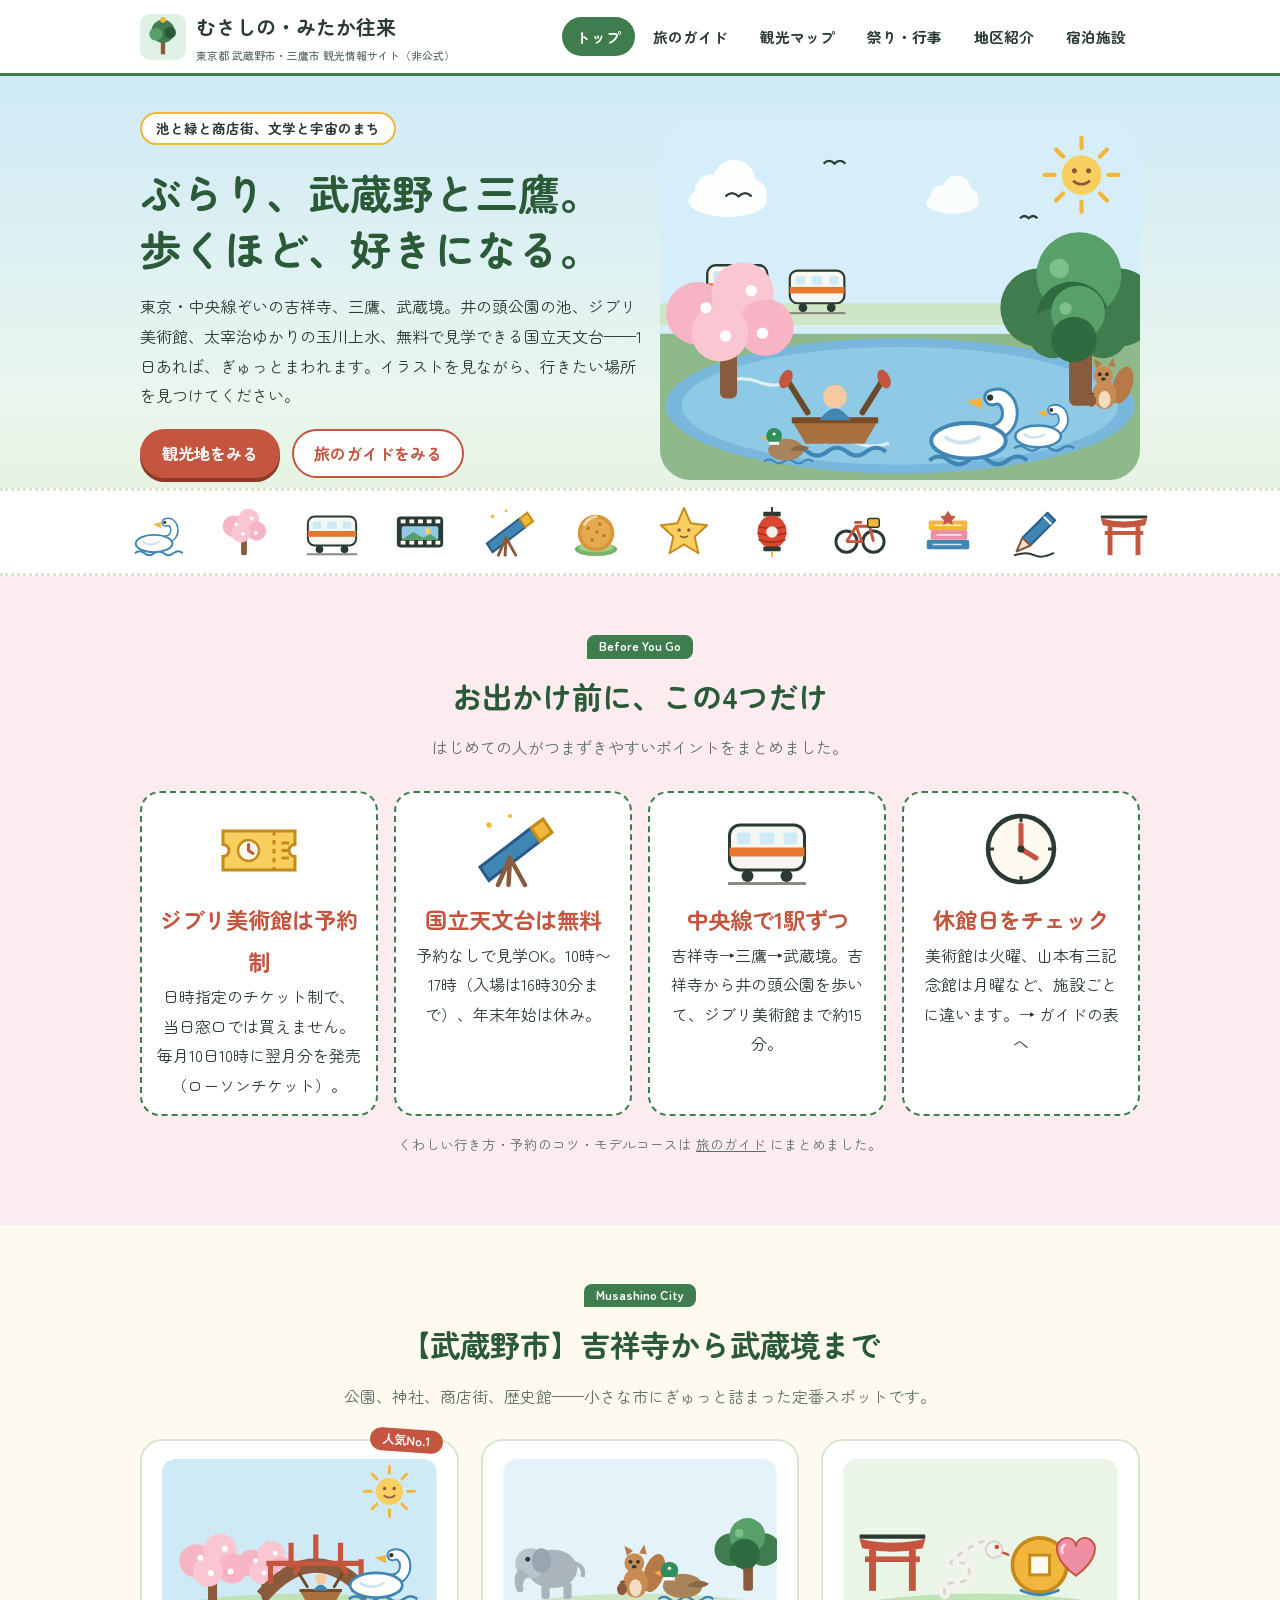
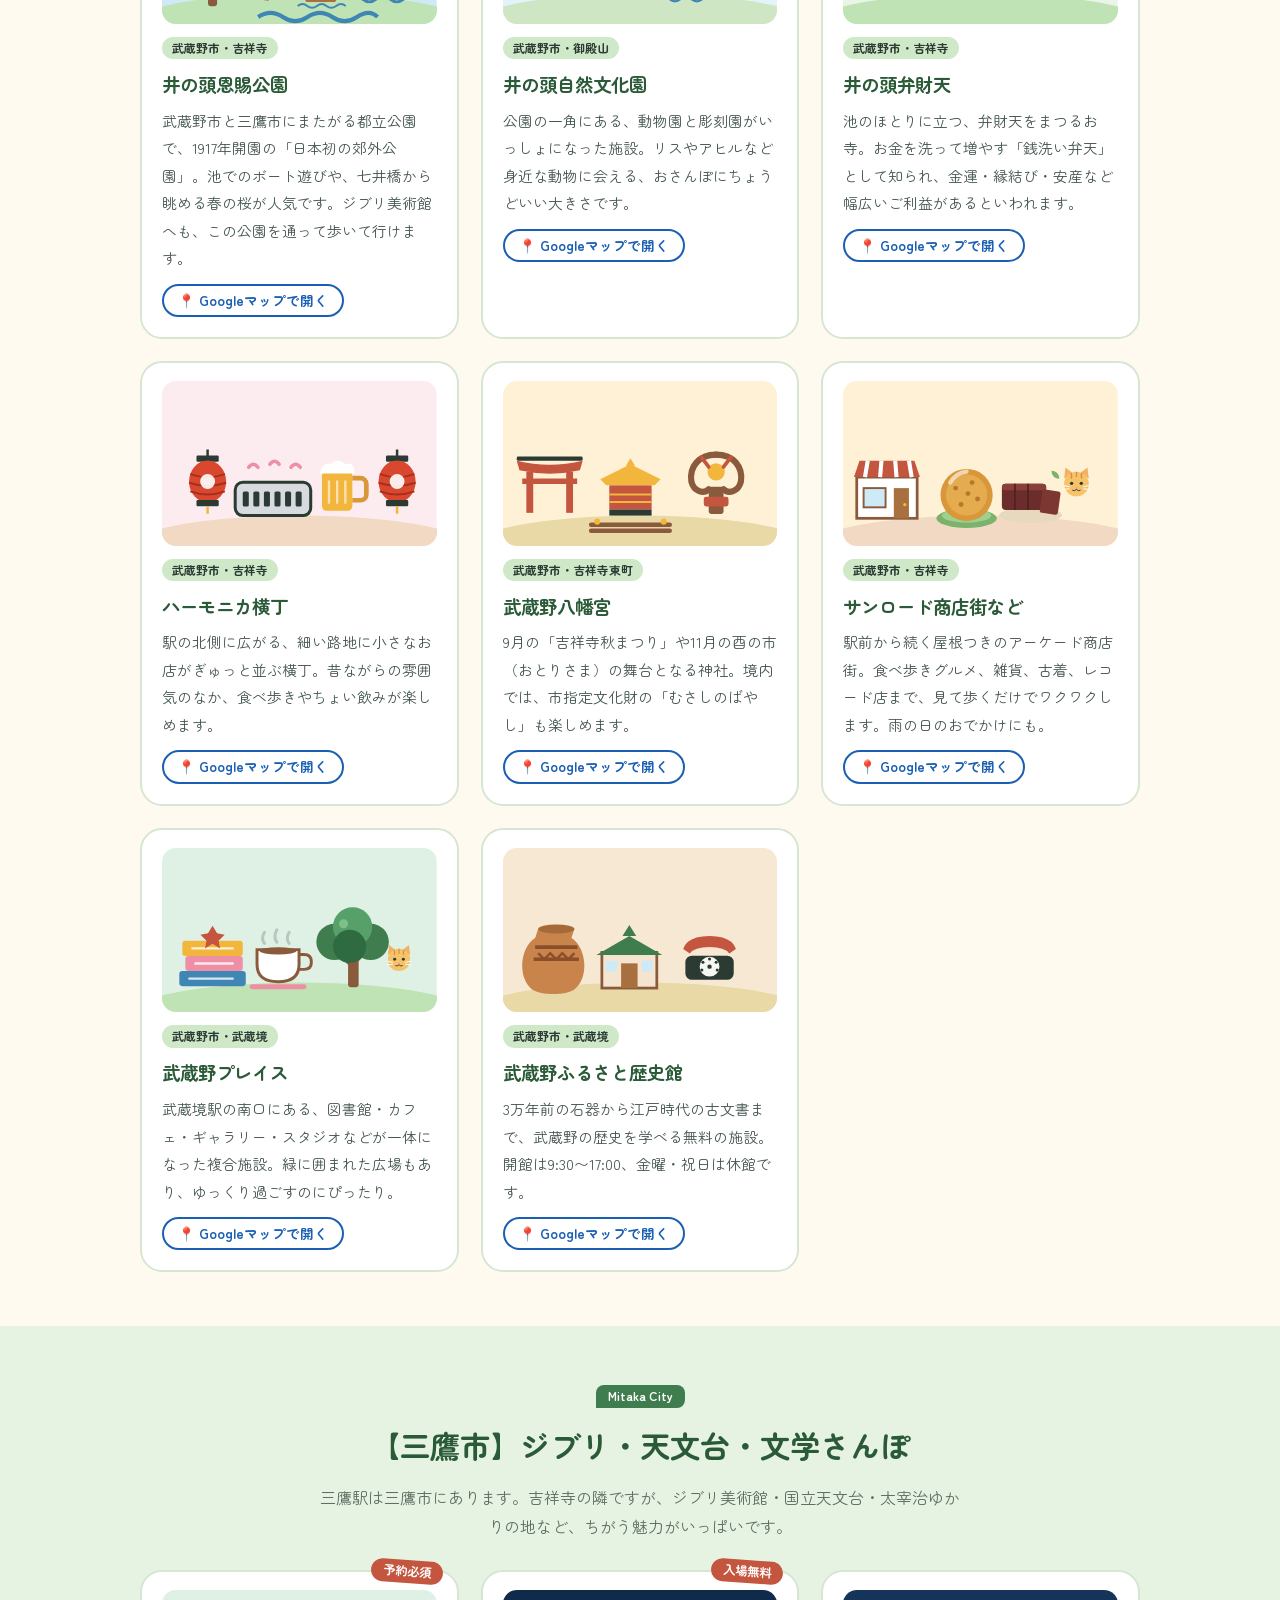
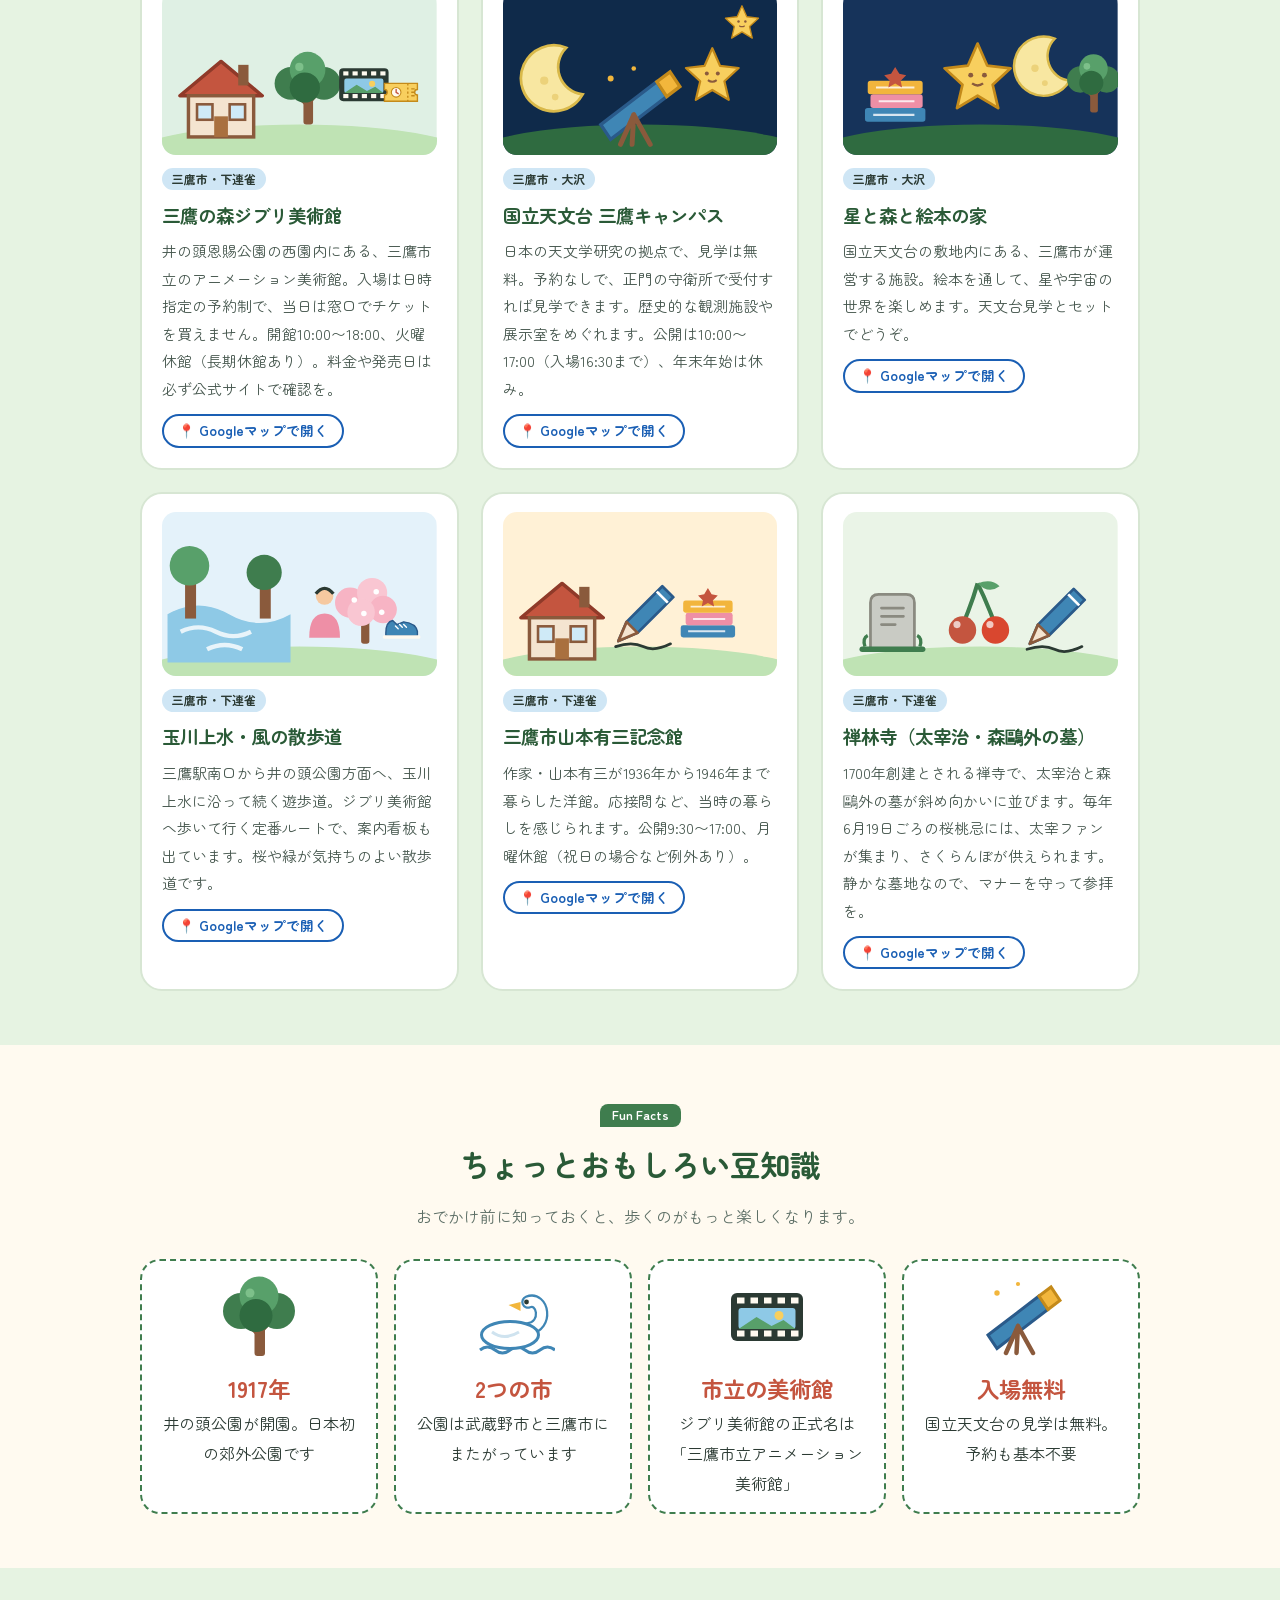
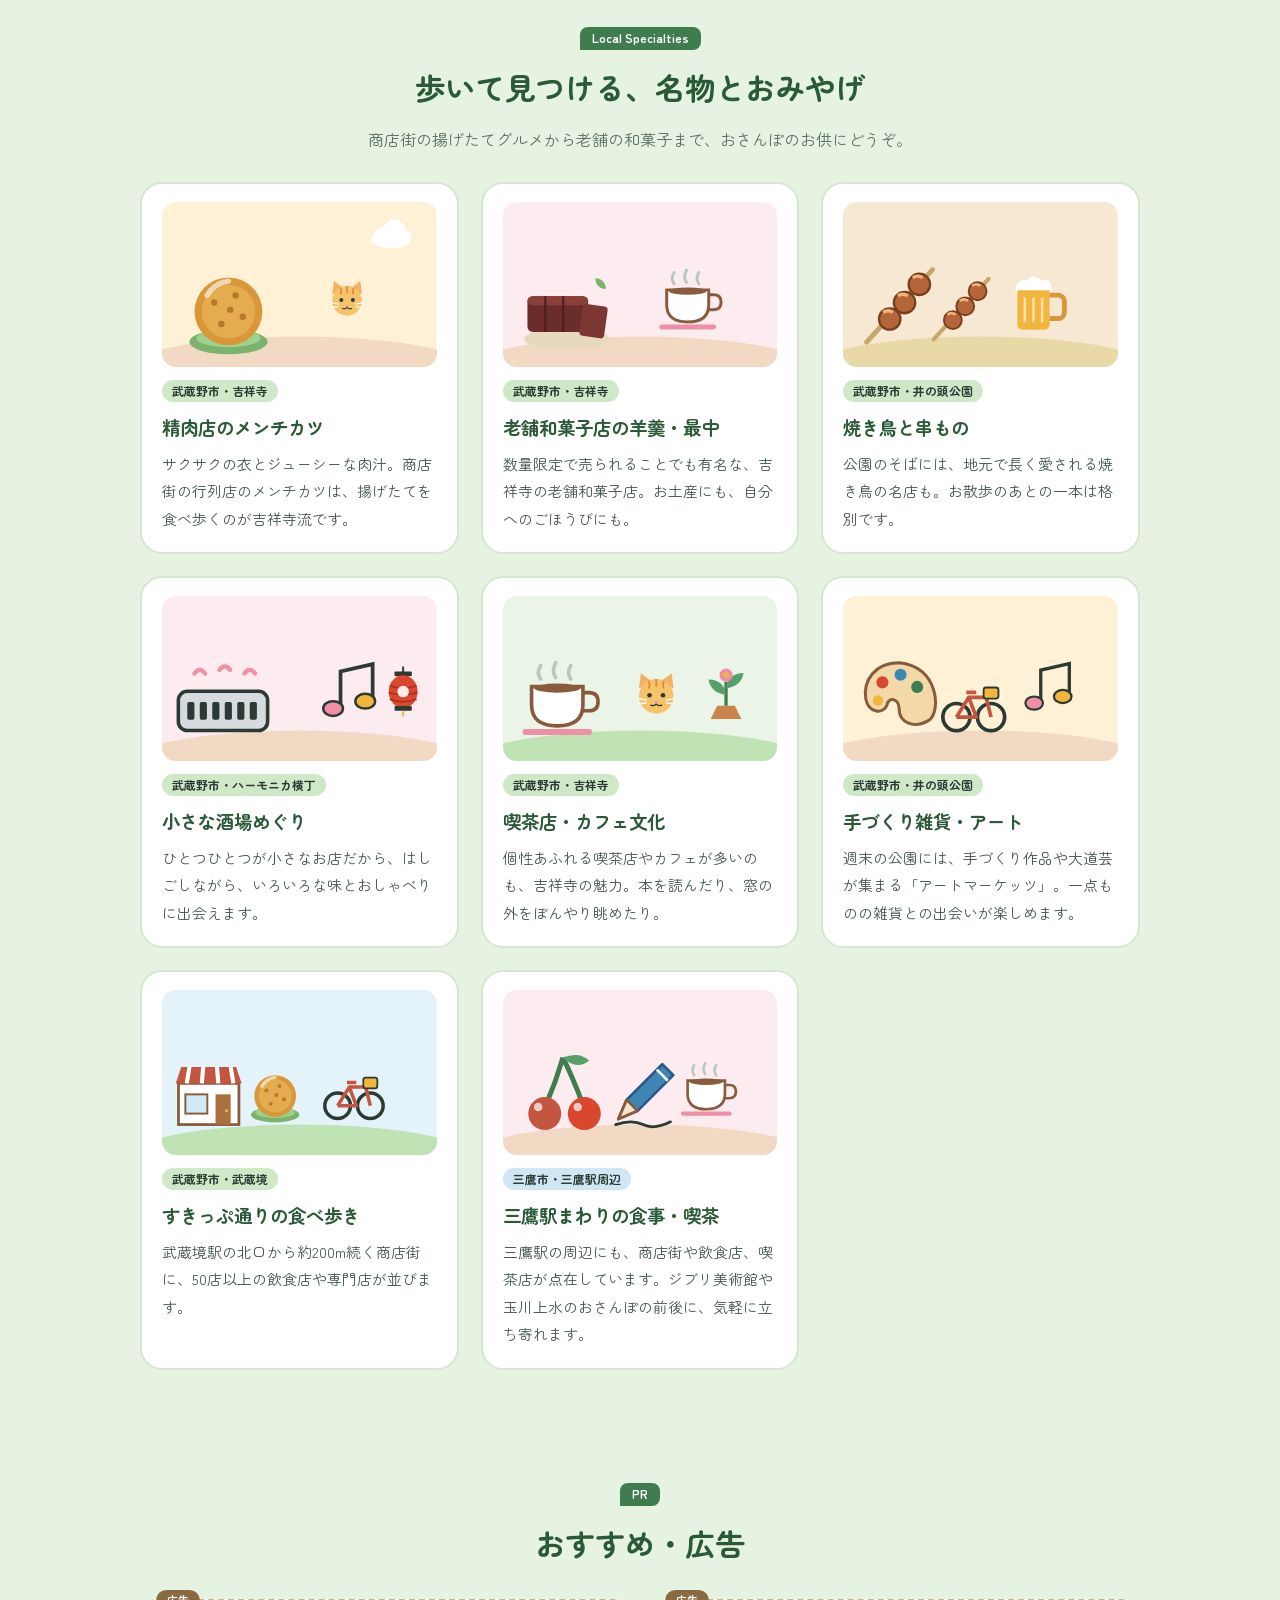
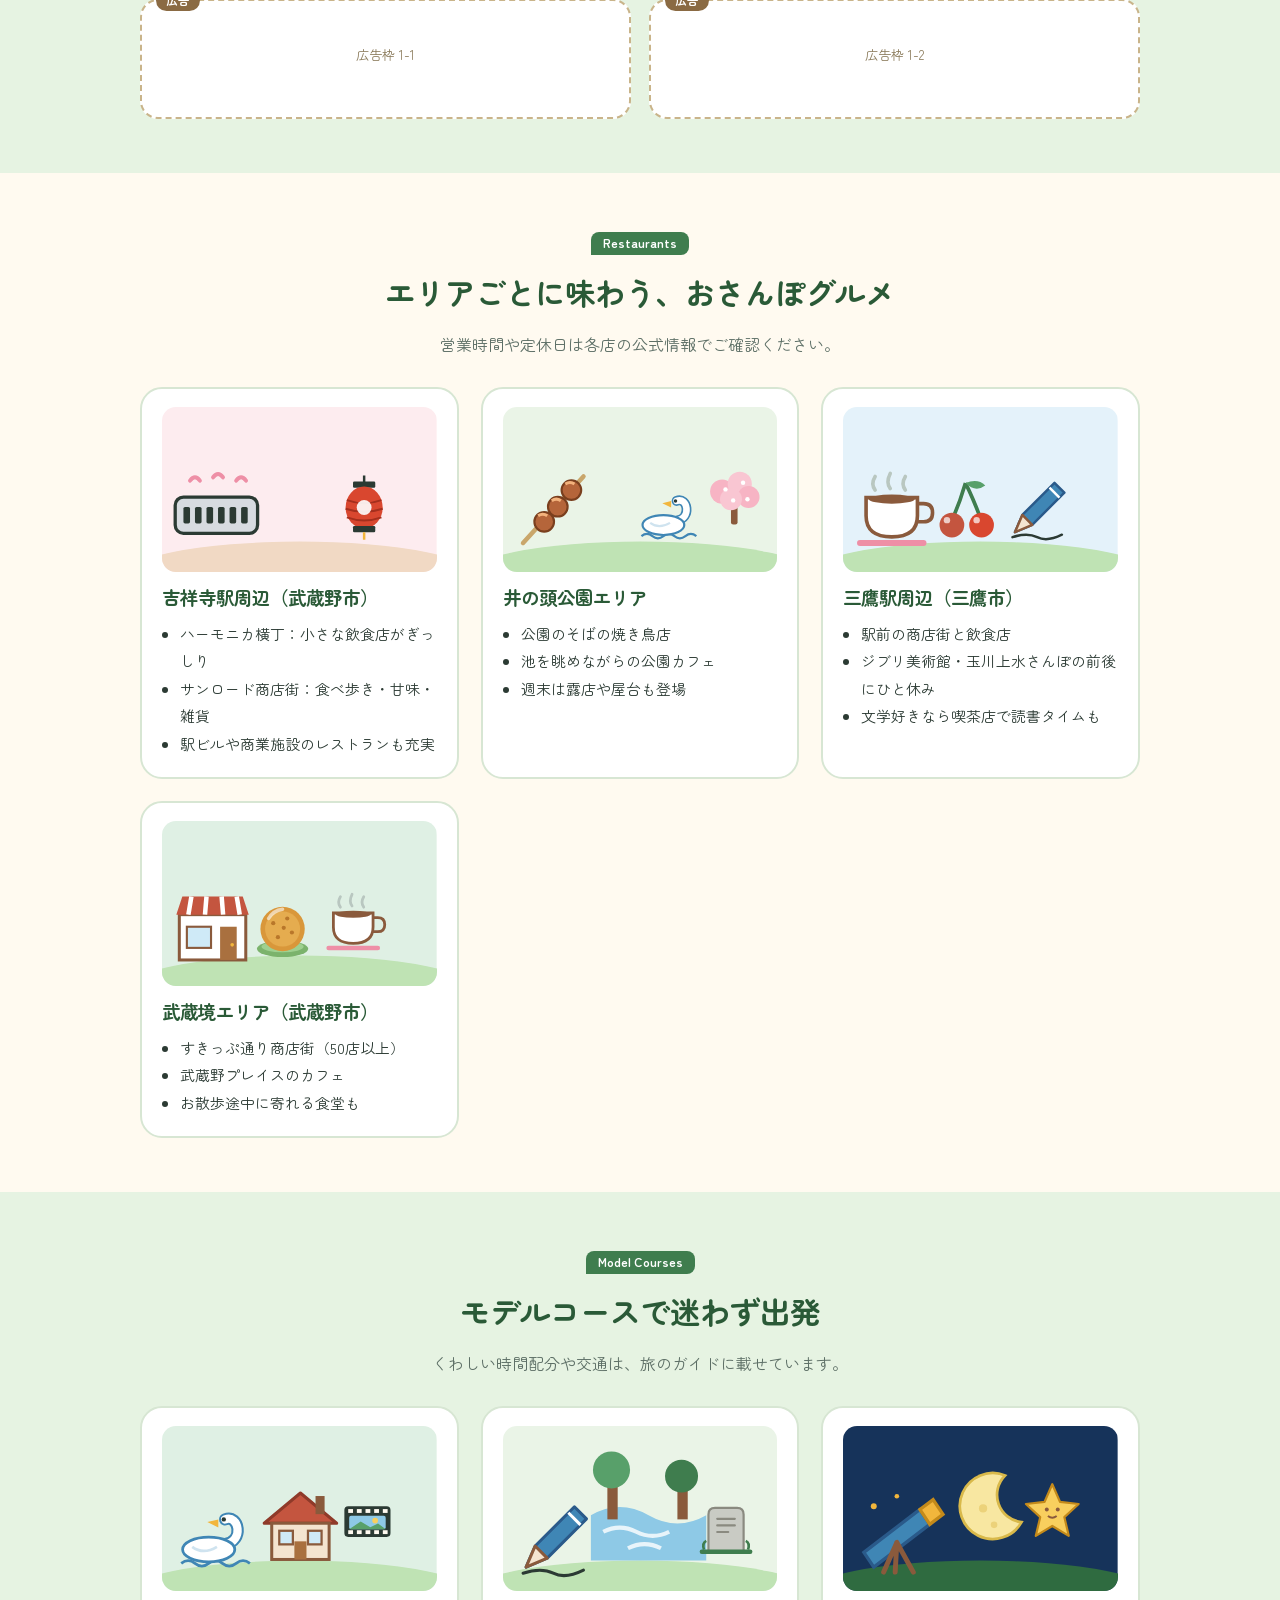
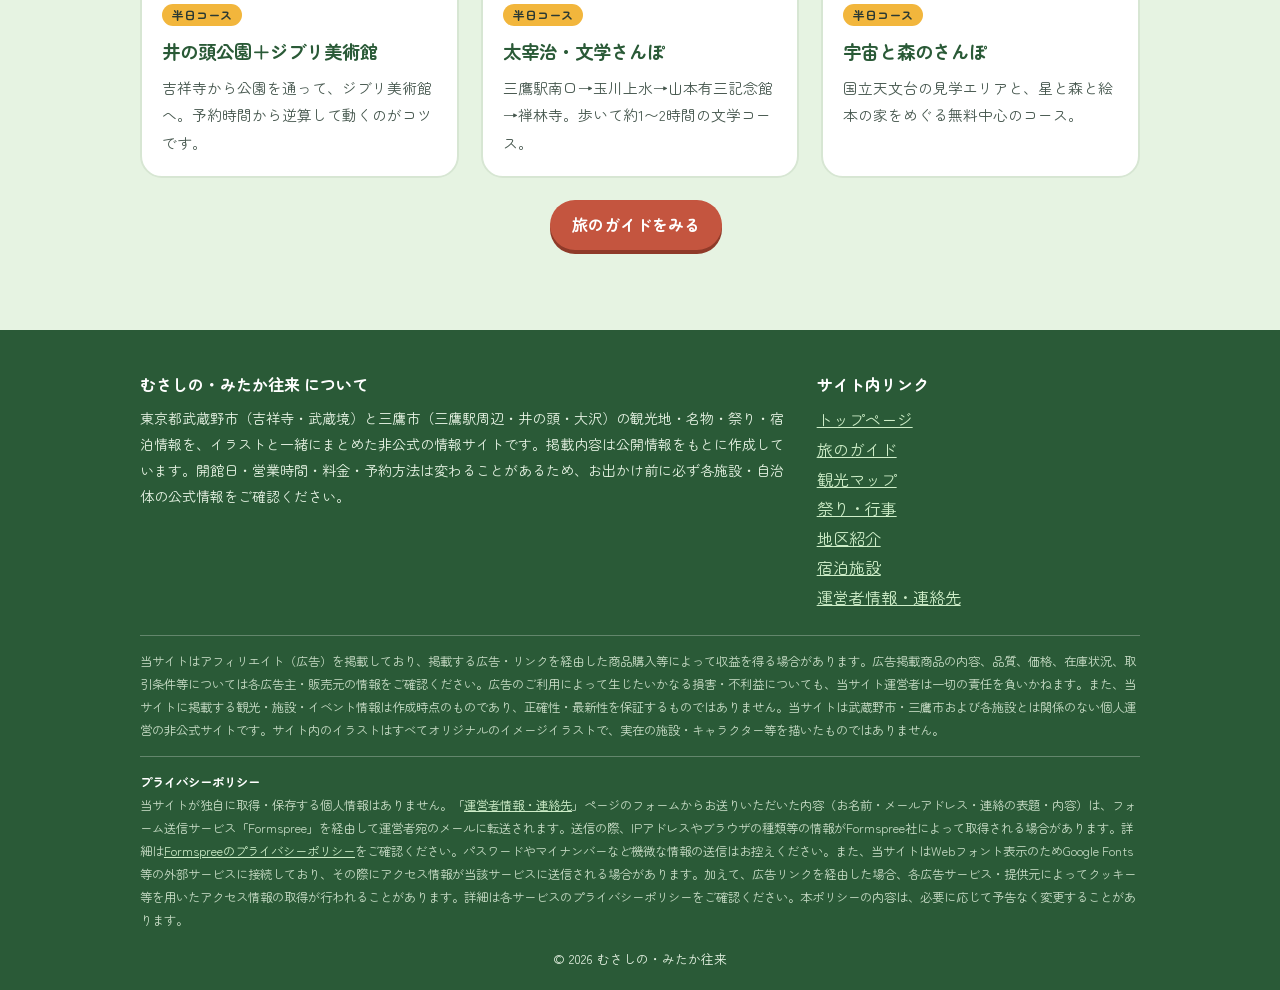
==== commit 59322b92: "Add files via upload" ====
--- a/index.html
+++ b/index.html
@@ -64,13 +64,13 @@
 <section class="section " id="kanko-m">
 <div class="wrap">
 <div class="section-head"><span class="tag">Musashino City</span><h2>【武蔵野市】吉祥寺から武蔵境まで</h2><p>公園、神社、商店街、歴史館——小さな市にぎゅっと詰まった定番スポットです。</p></div>
-<div class="grid"><div class="card"><span class="badge">人気No.1</span><svg class="icon" viewBox="0 0 200 120" role="img" aria-hidden="true"><rect width="200" height="120" fill="#cfeaf7"/><ellipse cx="100" cy="124" rx="130" ry="26" fill="#bfe3b4"/><g transform="translate(146 4) scale(0.7)"><g stroke="#f2b63c" stroke-width="3" stroke-linecap="round"><path d="M28 2v7M28 47v7M2 28h7M47 28h7M10 10l5 5M41 41l5 5M46 10l-5 5M15 41l-5 5"/></g><circle cx="28" cy="28" r="14" fill="#f8cf5e"/><circle cx="23" cy="25" r="1.8" fill="#8a5a3c"/><circle cx="33" cy="25" r="1.8" fill="#8a5a3c"/><path d="M22 32q6 5 12 0" stroke="#8a5a3c" stroke-width="1.8" fill="none"/></g><g transform="translate(6 50) scale(1.1)"><rect x="25" y="32" width="6" height="20" rx="2" fill="#8a5a3c"/><circle cx="17" cy="22" r="11" fill="#f7b4c4"/><circle cx="33" cy="15" r="11" fill="#f9c6d2"/><circle cx="41" cy="27" r="10" fill="#f7b4c4"/><circle cx="25" cy="29" r="10" fill="#f9c6d2"/><circle cx="20" cy="20" r="2" fill="#fff"/><circle cx="36" cy="14" r="2" fill="#fff"/><circle cx="40" cy="29" r="2" fill="#fff"/><circle cx="27" cy="30" r="2" fill="#fff"/></g><g transform="translate(50 56) scale(0.9)"><rect x="25" y="32" width="6" height="20" rx="2" fill="#8a5a3c"/><circle cx="17" cy="22" r="11" fill="#f7b4c4"/><circle cx="33" cy="15" r="11" fill="#f9c6d2"/><circle cx="41" cy="27" r="10" fill="#f7b4c4"/><circle cx="25" cy="29" r="10" fill="#f9c6d2"/><circle cx="20" cy="20" r="2" fill="#fff"/><circle cx="36" cy="14" r="2" fill="#fff"/><circle cx="40" cy="29" r="2" fill="#fff"/><circle cx="27" cy="30" r="2" fill="#fff"/></g><g transform="translate(70 40) scale(1.5)"><path d="M2 40q26-30 52 0" stroke="#8a5a3c" stroke-width="7" fill="none"/><path d="M6 34v-10M16 26v-12M28 22V10M40 26V14M50 34V22M4 24h46" stroke="#c4553f" stroke-width="2.5" fill="none"/><path d="M0 50q6-4 12 0t12 0t12 0t12 0t10 0" stroke="#3f86b5" fill="none" stroke-width="2"/></g><g transform="translate(130 52) scale(1.0)"><path d="M6 50q5-4 10 0t10 0t10 0t10 0t10 0" stroke="#3f86b5" fill="none" stroke-width="2"/><path d="M38 36C52 34 48 14 38 18" stroke="#3f86b5" stroke-width="9" fill="none" stroke-linecap="round"/><path d="M38 36C52 34 48 14 38 18" stroke="#fff" stroke-width="6" fill="none" stroke-linecap="round"/><ellipse cx="26" cy="40" rx="19" ry="9" fill="#fff" stroke="#3f86b5" stroke-width="2"/><path d="M14 38q8 6 18 0" stroke="#cfe3ef" stroke-width="2" fill="none"/><path d="M33 18l-8 2 8 4z" fill="#f2b63c"/><circle cx="37" cy="18" r="1.6" fill="#2b3a33"/></g><g transform="translate(96 72) scale(0.7)"><path d="M4 50q5-4 10 0t10 0t10 0t10 0t10 0" stroke="#3f86b5" fill="none" stroke-width="2"/><path d="M6 34h44l-7 12H13z" fill="#a9703f"/><path d="M6 34h44" stroke="#7a4a27" stroke-width="3"/><path d="M14 30L4 14M42 30L52 14" stroke="#6b4a2a" stroke-width="3" stroke-linecap="round"/><ellipse cx="3" cy="13" rx="3" ry="5" fill="#c4553f" transform="rotate(25 3 13)"/><ellipse cx="53" cy="13" rx="3" ry="5" fill="#c4553f" transform="rotate(-25 53 13)"/><circle cx="28" cy="22" r="6" fill="#f6c9a0"/><path d="M20 34q8-12 16 0z" fill="#3f86b5"/></g></svg><span class="place m">武蔵野市・吉祥寺</span><h3>井の頭恩賜公園</h3><p>武蔵野市と三鷹市にまたがる都立公園で、1917年開園の「日本初の郊外公園」。池でのボート遊びや、七井橋から眺める春の桜が人気です。ジブリ美術館へも、この公園を通って歩いて行けます。</p></div><div class="card"><svg class="icon" viewBox="0 0 200 120" role="img" aria-hidden="true"><rect width="200" height="120" fill="#e4f2fa"/><ellipse cx="100" cy="124" rx="130" ry="26" fill="#cfe6c4"/><g transform="translate(6 50) scale(1.0)"><ellipse cx="30" cy="30" rx="18" ry="14" fill="#a9b4bd"/><circle cx="14" cy="26" r="11" fill="#b9c4cc"/><path d="M6 30q-6 6-2 16 3 3 5-1-2-6 4-10z" fill="#a9b4bd"/><ellipse cx="22" cy="24" rx="7" ry="9" fill="#9aa6af"/><circle cx="12" cy="23" r="1.8" fill="#2b3a33"/><rect x="22" y="40" width="6" height="12" rx="2" fill="#a9b4bd"/><rect x="38" y="40" width="6" height="12" rx="2" fill="#a9b4bd"/><path d="M46 26q8 2 6 10" stroke="#a9b4bd" stroke-width="3" fill="none"/></g><g transform="translate(74 56) scale(0.9)"><ellipse cx="40" cy="30" rx="8" ry="16" fill="#b57a45" transform="rotate(18 40 30)"/><ellipse cx="25" cy="38" rx="10" ry="12" fill="#c98b52"/><ellipse cx="25" cy="42" rx="5" ry="7" fill="#f3dcc0"/><circle cx="24" cy="22" r="8" fill="#c98b52"/><path d="M18 16l-2-8 7 4zM28 14l4-7 2 8z" fill="#b57a45"/><circle cx="21" cy="21" r="1.6" fill="#2b3a33"/><circle cx="27" cy="21" r="1.6" fill="#2b3a33"/><ellipse cx="24" cy="25" rx="2" ry="1.4" fill="#2b3a33"/><ellipse cx="14" cy="43" rx="4" ry="5" fill="#8a5a3c"/><path d="M12 38q2-4 5 0z" fill="#6b4a2a"/></g><g transform="translate(110 62) scale(0.8)"><path d="M4 50q5-4 10 0t10 0t10 0t10 0t10 0" stroke="#3f86b5" fill="none" stroke-width="2"/><ellipse cx="26" cy="38" rx="18" ry="11" fill="#a9845a"/><path d="M30 38q10-8 20-2-6 6-20 2z" fill="#8a6a43"/><circle cx="14" cy="24" r="8" fill="#2f8f5a"/><path d="M6 24l-6 2 6 3z" fill="#f2b63c"/><circle cx="14" cy="22" r="1.6" fill="#fff"/><rect x="9" y="30" width="10" height="3" fill="#fff"/></g><g transform="translate(150 42) scale(1.0)"><rect x="25" y="30" width="7" height="24" rx="2" fill="#8a5a3c"/><path d="M28 40l-8-8M29 38l8-9" stroke="#8a5a3c" stroke-width="3" fill="none"/><circle cx="16" cy="24" r="12" fill="#3f7d4e"/><circle cx="40" cy="24" r="12" fill="#3f7d4e"/><circle cx="28" cy="14" r="13" fill="#58a06a"/><circle cx="26" cy="27" r="11" fill="#2f6b40"/><circle cx="22" cy="12" r="3" fill="#7dc08a"/></g></svg><span class="place m">武蔵野市・御殿山</span><h3>井の頭自然文化園</h3><p>公園の一角にある、動物園と彫刻園がいっしょになった施設。リスやアヒルなど身近な動物に会える、おさんぽにちょうどいい大きさです。</p></div><div class="card"><svg class="icon" viewBox="0 0 200 120" role="img" aria-hidden="true"><rect width="200" height="120" fill="#eaf4e7"/><ellipse cx="100" cy="124" rx="130" ry="26" fill="#bfe3b4"/><g transform="translate(8 44) scale(1.0)"><path d="M4 14q24 6 48 0l-2 7q-22 5-44 0z" fill="#c4553f"/><rect x="11" y="22" width="5" height="30" fill="#c4553f"/><rect x="40" y="22" width="5" height="30" fill="#c4553f"/><rect x="8" y="27" width="40" height="4" fill="#c4553f"/><rect x="4" y="11" width="48" height="3" rx="1" fill="#2b3a33"/></g><g transform="translate(66 52) scale(1.0)"><path d="M8 46q-2-8 8-8t10-8-10-6 8-10 14 0" stroke="#f3f3ee" stroke-width="8" fill="none" stroke-linecap="round"/><path d="M8 46q-2-8 8-8t10-8-10-6 8-10 14 0" stroke="#d6d6cc" stroke-width="2" fill="none" stroke-linecap="round" stroke-dasharray="3 6"/><circle cx="44" cy="14" r="6" fill="#f3f3ee" stroke="#d6d6cc" stroke-width="1.5"/><circle cx="46" cy="12" r="1.6" fill="#d9472f"/><path d="M50 16l5 2" stroke="#d9472f" stroke-width="1.6"/></g><g transform="translate(118 52) scale(0.9)"><circle cx="28" cy="28" r="22" fill="#f2b63c" stroke="#c48a1a" stroke-width="3"/><rect x="20" y="20" width="16" height="16" fill="#fffaf0" stroke="#c48a1a" stroke-width="2.4"/><path d="M12 48q16 8 32 0" stroke="#3f86b5" stroke-width="2.4" fill="none"/></g><g transform="translate(150 50) scale(0.7)"><path d="M28 50C6 34 4 18 14 12c8-4 14 2 14 8 0-6 6-12 14-8 10 6 8 22-14 38z" fill="#ee8fa6" stroke="#c4553f" stroke-width="2"/><path d="M16 18q-4 3-2 8" stroke="#fff" stroke-width="3" stroke-linecap="round" fill="none" opacity=".7"/></g></svg><span class="place m">武蔵野市・吉祥寺</span><h3>井の頭弁財天</h3><p>池のほとりに立つ、弁財天をまつるお寺。お金を洗って増やす「銭洗い弁天」として知られ、金運・縁結び・安産など幅広いご利益があるといわれます。</p></div><div class="card"><svg class="icon" viewBox="0 0 200 120" role="img" aria-hidden="true"><rect width="200" height="120" fill="#fdecef"/><ellipse cx="100" cy="124" rx="130" ry="26" fill="#f1d9c4"/><g transform="translate(8 48) scale(0.9)"><path d="M28 2v6" stroke="#2b3a33" stroke-width="2"/><rect x="19" y="7" width="18" height="5" rx="1" fill="#2b3a33"/><ellipse cx="28" cy="28" rx="15" ry="17" fill="#d9472f"/><path d="M14 22q14 5 28 0M13 29q15 5 30 0M14 36q14 5 28 0" stroke="#a52f1d" stroke-width="1.6" fill="none"/><rect x="19" y="43" width="18" height="5" rx="1" fill="#2b3a33"/><path d="M28 48v6" stroke="#f2b63c" stroke-width="2"/><circle cx="28" cy="28" r="6" fill="#fff" opacity=".9"/></g><g transform="translate(50 54) scale(1.1)"><rect x="3" y="18" width="50" height="22" rx="5" fill="#d7dbe0" stroke="#2b3a33" stroke-width="2"/><g fill="#2b3a33"><rect x="8" y="24" width="4" height="10" rx="1"/><rect x="15" y="24" width="4" height="10" rx="1"/><rect x="22" y="24" width="4" height="10" rx="1"/><rect x="29" y="24" width="4" height="10" rx="1"/><rect x="36" y="24" width="4" height="10" rx="1"/><rect x="43" y="24" width="4" height="10" rx="1"/></g><path d="M12 8q3-4 6 0M26 6q3-4 6 0M40 8q3-4 6 0" stroke="#ee8fa6" stroke-width="2.4" fill="none" stroke-linecap="round"/></g><g transform="translate(108 52) scale(0.85)"><rect x="10" y="16" width="26" height="34" rx="4" fill="#f2b63c"/><path d="M36 22h7a5 5 0 0 1 5 5v9a5 5 0 0 1-5 5h-7" stroke="#d9973a" stroke-width="4" fill="none"/><path d="M8 18q2-10 10-8 4-6 12 0 8-2 8 8z" fill="#fff"/><path d="M16 24v20M23 24v20M30 24v20" stroke="#fff" stroke-width="2" opacity=".6"/></g><g transform="translate(146 48) scale(0.9)"><path d="M28 2v6" stroke="#2b3a33" stroke-width="2"/><rect x="19" y="7" width="18" height="5" rx="1" fill="#2b3a33"/><ellipse cx="28" cy="28" rx="15" ry="17" fill="#d9472f"/><path d="M14 22q14 5 28 0M13 29q15 5 30 0M14 36q14 5 28 0" stroke="#a52f1d" stroke-width="1.6" fill="none"/><rect x="19" y="43" width="18" height="5" rx="1" fill="#2b3a33"/><path d="M28 48v6" stroke="#f2b63c" stroke-width="2"/><circle cx="28" cy="28" r="6" fill="#fff" opacity=".9"/></g></svg><span class="place m">武蔵野市・吉祥寺</span><h3>ハーモニカ横丁</h3><p>駅の北側に広がる、細い路地に小さなお店がぎゅっと並ぶ横丁。昔ながらの雰囲気のなか、食べ歩きやちょい飲みが楽しめます。</p></div><div class="card"><svg class="icon" viewBox="0 0 200 120" role="img" aria-hidden="true"><rect width="200" height="120" fill="#fff1d6"/><ellipse cx="100" cy="124" rx="130" ry="26" fill="#e9d9a6"/><g transform="translate(6 44) scale(1.0)"><path d="M4 14q24 6 48 0l-2 7q-22 5-44 0z" fill="#c4553f"/><rect x="11" y="22" width="5" height="30" fill="#c4553f"/><rect x="40" y="22" width="5" height="30" fill="#c4553f"/><rect x="8" y="27" width="40" height="4" fill="#c4553f"/><rect x="4" y="11" width="48" height="3" rx="1" fill="#2b3a33"/></g><g transform="translate(62 54) scale(1.1)"><path d="M28 2l3 5h-6z" fill="#f2b63c"/><path d="M8 16L28 6l20 10-4 4H12z" fill="#f2b63c"/><rect x="14" y="20" width="28" height="16" fill="#c4553f"/><rect x="14" y="36" width="28" height="4" fill="#2b3a33"/><path d="M14 26h28M14 31h28" stroke="#f2b63c" stroke-width="1.4"/><path d="M2 46h52M2 50h52" stroke="#8a5a3c" stroke-width="3" stroke-linecap="round"/><circle cx="6" cy="44" r="2" fill="#f2b63c"/><circle cx="50" cy="44" r="2" fill="#f2b63c"/></g><g transform="translate(130 50) scale(0.9)"><path d="M28 4c14 0 22 10 20 22-2 8-10 10-14 6" stroke="#8a5a3c" stroke-width="5" fill="none" stroke-linecap="round"/><path d="M28 4c-14 0-22 10-20 22 2 8 10 10 14 6" stroke="#8a5a3c" stroke-width="5" fill="none" stroke-linecap="round"/><rect x="22" y="30" width="12" height="22" rx="2" fill="#8a5a3c"/><circle cx="28" cy="18" r="7" fill="#f2b63c"/><path d="M22 14l-6-8M34 14l6-8" stroke="#c4553f" stroke-width="3" stroke-linecap="round"/><rect x="18" y="38" width="20" height="8" rx="2" fill="#c4553f"/></g></svg><span class="place m">武蔵野市・吉祥寺東町</span><h3>武蔵野八幡宮</h3><p>9月の「吉祥寺秋まつり」や11月の酉の市（おとりさま）の舞台となる神社。境内では、市指定文化財の「むさしのばやし」も楽しめます。</p></div><div class="card"><svg class="icon" viewBox="0 0 200 120" role="img" aria-hidden="true"><rect width="200" height="120" fill="#fff1d6"/><ellipse cx="100" cy="124" rx="130" ry="26" fill="#f1d9c4"/><g transform="translate(4 48) scale(1.0)"><rect x="6" y="22" width="44" height="30" fill="#fff" stroke="#8a5a3c" stroke-width="2"/><path d="M4 22l4-12h40l4 12z" fill="#c4553f"/><path d="M14 10l-2 12M24 10l-1 12M34 10l1 12M44 10l2 12" stroke="#fff" stroke-width="3"/><rect x="11" y="30" width="16" height="14" fill="#cfeaf7" stroke="#8a5a3c" stroke-width="1.4"/><rect x="33" y="30" width="11" height="22" fill="#a9703f"/><circle cx="41" cy="42" r="1.2" fill="#f2b63c"/></g><g transform="translate(62 54) scale(1.0)"><ellipse cx="28" cy="46" rx="22" ry="7" fill="#7bb36c"/><ellipse cx="28" cy="44" rx="18" ry="5" fill="#9ed08f"/><circle cx="28" cy="29" r="19" fill="#d9973a"/><circle cx="28" cy="29" r="15" fill="#e5ac4f"/><g fill="#b9772a"><circle cx="20" cy="24" r="1.8"/><circle cx="32" cy="20" r="1.8"/><circle cx="36" cy="32" r="1.8"/><circle cx="24" cy="36" r="1.8"/><circle cx="29" cy="28" r="1.8"/></g><path d="M16 20q4-7 12-8" stroke="#fff" stroke-width="3" stroke-linecap="round" fill="none" opacity=".6"/></g><g transform="translate(110 54) scale(0.95)"><ellipse cx="28" cy="46" rx="24" ry="6" fill="#e7d9bd"/><rect x="6" y="22" width="34" height="20" rx="3" fill="#6b2d2b"/><rect x="6" y="22" width="34" height="5" rx="3" fill="#8a3f39"/><rect x="36" y="27" width="14" height="18" rx="2" fill="#7d3733" transform="rotate(8 43 36)"/><path d="M16 22v20M26 22v20" stroke="#4e1f1e" stroke-width="1.2"/><path d="M44 12c4 0 6 3 6 6-4 0-6-3-6-6z" fill="#7bb36c"/></g><g transform="translate(156 60) scale(0.5)"><path d="M10 22L12 6l12 9zM46 22L44 6 32 15z" fill="#f2b263"/><circle cx="28" cy="30" r="18" fill="#f6c36b"/><path d="M20 14q2 5 0 8M28 12v8M36 14q-2 5 0 8" stroke="#d98f3a" stroke-width="2" fill="none"/><circle cx="21" cy="29" r="2.4" fill="#2b3a33"/><circle cx="35" cy="29" r="2.4" fill="#2b3a33"/><path d="M26 35h4l-2 3z" fill="#ee8fa6"/><path d="M28 38q-3 3-6 1M28 38q3 3 6 1" stroke="#2b3a33" stroke-width="1.4" fill="none"/><path d="M8 32l10 2M8 38l10-1M48 32l-10 2M48 38l-10-1" stroke="#fff" stroke-width="1.4"/></g></svg><span class="place m">武蔵野市・吉祥寺</span><h3>サンロード商店街など</h3><p>駅前から続く屋根つきのアーケード商店街。食べ歩きグルメ、雑貨、古着、レコード店まで、見て歩くだけでワクワクします。雨の日のおでかけにも。</p></div><div class="card"><svg class="icon" viewBox="0 0 200 120" role="img" aria-hidden="true"><rect width="200" height="120" fill="#dff0e4"/><ellipse cx="100" cy="124" rx="130" ry="26" fill="#bfe3b4"/><g transform="translate(6 50) scale(1.1)"><rect x="6" y="36" width="44" height="10" rx="2" fill="#3f86b5"/><rect x="10" y="26" width="38" height="10" rx="2" fill="#ee8fa6"/><rect x="8" y="16" width="40" height="10" rx="2" fill="#f2b63c"/><path d="M12 41h30M16 31h26M14 21h28" stroke="#fff" stroke-width="1.6" opacity=".8"/><path d="M28 6l3 5 5 1-4 4 1 5-5-3-5 3 1-5-4-4 5-1z" fill="#c4553f"/></g><g transform="translate(62 56) scale(0.9)"><path d="M14 6q-3 5 0 9M24 4q-3 6 0 10M34 6q-3 5 0 9" stroke="#b9c7c0" stroke-width="2.4" fill="none" stroke-linecap="round"/><path d="M8 20h34v12q0 14-17 14T8 32z" fill="#fff" stroke="#8a5a3c" stroke-width="2.4"/><path d="M42 24h4q6 0 6 6t-6 6h-5" stroke="#8a5a3c" stroke-width="2.4" fill="none"/><ellipse cx="25" cy="21" rx="15" ry="3" fill="#8a5a3c"/><path d="M4 50h42" stroke="#ee8fa6" stroke-width="4" stroke-linecap="round"/></g><g transform="translate(108 42) scale(1.1)"><rect x="25" y="30" width="7" height="24" rx="2" fill="#8a5a3c"/><path d="M28 40l-8-8M29 38l8-9" stroke="#8a5a3c" stroke-width="3" fill="none"/><circle cx="16" cy="24" r="12" fill="#3f7d4e"/><circle cx="40" cy="24" r="12" fill="#3f7d4e"/><circle cx="28" cy="14" r="13" fill="#58a06a"/><circle cx="26" cy="27" r="11" fill="#2f6b40"/><circle cx="22" cy="12" r="3" fill="#7dc08a"/></g><g transform="translate(160 68) scale(0.45)"><path d="M10 22L12 6l12 9zM46 22L44 6 32 15z" fill="#f2b263"/><circle cx="28" cy="30" r="18" fill="#f6c36b"/><path d="M20 14q2 5 0 8M28 12v8M36 14q-2 5 0 8" stroke="#d98f3a" stroke-width="2" fill="none"/><circle cx="21" cy="29" r="2.4" fill="#2b3a33"/><circle cx="35" cy="29" r="2.4" fill="#2b3a33"/><path d="M26 35h4l-2 3z" fill="#ee8fa6"/><path d="M28 38q-3 3-6 1M28 38q3 3 6 1" stroke="#2b3a33" stroke-width="1.4" fill="none"/><path d="M8 32l10 2M8 38l10-1M48 32l-10 2M48 38l-10-1" stroke="#fff" stroke-width="1.4"/></g></svg><span class="place m">武蔵野市・武蔵境</span><h3>武蔵野プレイス</h3><p>武蔵境駅の南口にある、図書館・カフェ・ギャラリー・スタジオなどが一体になった複合施設。緑に囲まれた広場もあり、ゆっくり過ごすのにぴったり。</p></div><div class="card"><svg class="icon" viewBox="0 0 200 120" role="img" aria-hidden="true"><rect width="200" height="120" fill="#f6e8d2"/><ellipse cx="100" cy="124" rx="130" ry="26" fill="#e9d9a6"/><g transform="translate(8 48) scale(1.1)"><path d="M16 10h24l-2 6c10 6 12 26 2 34-6 4-22 4-28 0-10-8-8-28 2-34z" fill="#c9844c"/><path d="M14 22h28M13 30h30" stroke="#8a4f2a" stroke-width="2.4" fill="none"/><path d="M16 26l4 4 4-4 4 4 4-4 4 4 4-4" stroke="#8a4f2a" stroke-width="1.6" fill="none"/><ellipse cx="28" cy="10" rx="12" ry="3" fill="#a66a38"/></g><g transform="translate(64 50) scale(1.0)"><rect x="8" y="26" width="40" height="26" fill="#f4e4d0" stroke="#8a5a3c" stroke-width="2"/><path d="M28 6l-5 8h10zM4 28l24-14 24 14z" fill="#3f7d4e"/><rect x="22" y="34" width="12" height="18" fill="#a9703f"/><rect x="11" y="32" width="8" height="8" fill="#cfeaf7"/><rect x="37" y="32" width="8" height="8" fill="#cfeaf7"/></g><g transform="translate(128 56) scale(0.8)"><rect x="6" y="28" width="44" height="22" rx="6" fill="#2b3a33"/><circle cx="28" cy="38" r="9" fill="#f7f7f2"/><circle cx="28" cy="38" r="2" fill="#2b3a33"/><g fill="#2b3a33"><circle cx="28" cy="31" r="1.4"/><circle cx="34" cy="34" r="1.4"/><circle cx="35" cy="41" r="1.4"/><circle cx="21" cy="41" r="1.4"/><circle cx="22" cy="34" r="1.4"/></g><path d="M4 22q4-12 24-12t24 12l-6 4q-4-6-18-6t-18 6z" fill="#c4553f"/></g></svg><span class="place m">武蔵野市・武蔵境</span><h3>武蔵野ふるさと歴史館</h3><p>3万年前の石器から江戸時代の古文書まで、武蔵野の歴史を学べる無料の施設。開館は9:30〜17:00、金曜・祝日は休館です。</p></div></div>
+<div class="grid"><div class="card"><span class="badge">人気No.1</span><svg class="icon" viewBox="0 0 200 120" role="img" aria-hidden="true"><rect width="200" height="120" fill="#cfeaf7"/><ellipse cx="100" cy="124" rx="130" ry="26" fill="#bfe3b4"/><g transform="translate(146 4) scale(0.7)"><g stroke="#f2b63c" stroke-width="3" stroke-linecap="round"><path d="M28 2v7M28 47v7M2 28h7M47 28h7M10 10l5 5M41 41l5 5M46 10l-5 5M15 41l-5 5"/></g><circle cx="28" cy="28" r="14" fill="#f8cf5e"/><circle cx="23" cy="25" r="1.8" fill="#8a5a3c"/><circle cx="33" cy="25" r="1.8" fill="#8a5a3c"/><path d="M22 32q6 5 12 0" stroke="#8a5a3c" stroke-width="1.8" fill="none"/></g><g transform="translate(6 50) scale(1.1)"><rect x="25" y="32" width="6" height="20" rx="2" fill="#8a5a3c"/><circle cx="17" cy="22" r="11" fill="#f7b4c4"/><circle cx="33" cy="15" r="11" fill="#f9c6d2"/><circle cx="41" cy="27" r="10" fill="#f7b4c4"/><circle cx="25" cy="29" r="10" fill="#f9c6d2"/><circle cx="20" cy="20" r="2" fill="#fff"/><circle cx="36" cy="14" r="2" fill="#fff"/><circle cx="40" cy="29" r="2" fill="#fff"/><circle cx="27" cy="30" r="2" fill="#fff"/></g><g transform="translate(50 56) scale(0.9)"><rect x="25" y="32" width="6" height="20" rx="2" fill="#8a5a3c"/><circle cx="17" cy="22" r="11" fill="#f7b4c4"/><circle cx="33" cy="15" r="11" fill="#f9c6d2"/><circle cx="41" cy="27" r="10" fill="#f7b4c4"/><circle cx="25" cy="29" r="10" fill="#f9c6d2"/><circle cx="20" cy="20" r="2" fill="#fff"/><circle cx="36" cy="14" r="2" fill="#fff"/><circle cx="40" cy="29" r="2" fill="#fff"/><circle cx="27" cy="30" r="2" fill="#fff"/></g><g transform="translate(70 40) scale(1.5)"><path d="M2 40q26-30 52 0" stroke="#8a5a3c" stroke-width="7" fill="none"/><path d="M6 34v-10M16 26v-12M28 22V10M40 26V14M50 34V22M4 24h46" stroke="#c4553f" stroke-width="2.5" fill="none"/><path d="M0 50q6-4 12 0t12 0t12 0t12 0t10 0" stroke="#3f86b5" fill="none" stroke-width="2"/></g><g transform="translate(130 52) scale(1.0)"><path d="M6 50q5-4 10 0t10 0t10 0t10 0t10 0" stroke="#3f86b5" fill="none" stroke-width="2"/><path d="M38 36C52 34 48 14 38 18" stroke="#3f86b5" stroke-width="9" fill="none" stroke-linecap="round"/><path d="M38 36C52 34 48 14 38 18" stroke="#fff" stroke-width="6" fill="none" stroke-linecap="round"/><ellipse cx="26" cy="40" rx="19" ry="9" fill="#fff" stroke="#3f86b5" stroke-width="2"/><path d="M14 38q8 6 18 0" stroke="#cfe3ef" stroke-width="2" fill="none"/><path d="M33 18l-8 2 8 4z" fill="#f2b63c"/><circle cx="37" cy="18" r="1.6" fill="#2b3a33"/></g><g transform="translate(96 72) scale(0.7)"><path d="M4 50q5-4 10 0t10 0t10 0t10 0t10 0" stroke="#3f86b5" fill="none" stroke-width="2"/><path d="M6 34h44l-7 12H13z" fill="#a9703f"/><path d="M6 34h44" stroke="#7a4a27" stroke-width="3"/><path d="M14 30L4 14M42 30L52 14" stroke="#6b4a2a" stroke-width="3" stroke-linecap="round"/><ellipse cx="3" cy="13" rx="3" ry="5" fill="#c4553f" transform="rotate(25 3 13)"/><ellipse cx="53" cy="13" rx="3" ry="5" fill="#c4553f" transform="rotate(-25 53 13)"/><circle cx="28" cy="22" r="6" fill="#f6c9a0"/><path d="M20 34q8-12 16 0z" fill="#3f86b5"/></g></svg><span class="place m">武蔵野市・吉祥寺</span><h3>井の頭恩賜公園</h3><p>武蔵野市と三鷹市にまたがる都立公園で、1917年開園の「日本初の郊外公園」。池でのボート遊びや、七井橋から眺める春の桜が人気です。ジブリ美術館へも、この公園を通って歩いて行けます。</p><p class="gm-line"><a class="gmap" href="https://www.google.com/maps/search/?api=1&amp;query=%E4%BA%95%E3%81%AE%E9%A0%AD%E6%81%A9%E8%B3%9C%E5%85%AC%E5%9C%92" target="_blank" rel="noopener noreferrer">📍 Googleマップで開く<span class="sr"> （外部サイト・新しいタブで開きます）</span></a></p></div><div class="card"><svg class="icon" viewBox="0 0 200 120" role="img" aria-hidden="true"><rect width="200" height="120" fill="#e4f2fa"/><ellipse cx="100" cy="124" rx="130" ry="26" fill="#cfe6c4"/><g transform="translate(6 50) scale(1.0)"><ellipse cx="30" cy="30" rx="18" ry="14" fill="#a9b4bd"/><circle cx="14" cy="26" r="11" fill="#b9c4cc"/><path d="M6 30q-6 6-2 16 3 3 5-1-2-6 4-10z" fill="#a9b4bd"/><ellipse cx="22" cy="24" rx="7" ry="9" fill="#9aa6af"/><circle cx="12" cy="23" r="1.8" fill="#2b3a33"/><rect x="22" y="40" width="6" height="12" rx="2" fill="#a9b4bd"/><rect x="38" y="40" width="6" height="12" rx="2" fill="#a9b4bd"/><path d="M46 26q8 2 6 10" stroke="#a9b4bd" stroke-width="3" fill="none"/></g><g transform="translate(74 56) scale(0.9)"><ellipse cx="40" cy="30" rx="8" ry="16" fill="#b57a45" transform="rotate(18 40 30)"/><ellipse cx="25" cy="38" rx="10" ry="12" fill="#c98b52"/><ellipse cx="25" cy="42" rx="5" ry="7" fill="#f3dcc0"/><circle cx="24" cy="22" r="8" fill="#c98b52"/><path d="M18 16l-2-8 7 4zM28 14l4-7 2 8z" fill="#b57a45"/><circle cx="21" cy="21" r="1.6" fill="#2b3a33"/><circle cx="27" cy="21" r="1.6" fill="#2b3a33"/><ellipse cx="24" cy="25" rx="2" ry="1.4" fill="#2b3a33"/><ellipse cx="14" cy="43" rx="4" ry="5" fill="#8a5a3c"/><path d="M12 38q2-4 5 0z" fill="#6b4a2a"/></g><g transform="translate(110 62) scale(0.8)"><path d="M4 50q5-4 10 0t10 0t10 0t10 0t10 0" stroke="#3f86b5" fill="none" stroke-width="2"/><ellipse cx="26" cy="38" rx="18" ry="11" fill="#a9845a"/><path d="M30 38q10-8 20-2-6 6-20 2z" fill="#8a6a43"/><circle cx="14" cy="24" r="8" fill="#2f8f5a"/><path d="M6 24l-6 2 6 3z" fill="#f2b63c"/><circle cx="14" cy="22" r="1.6" fill="#fff"/><rect x="9" y="30" width="10" height="3" fill="#fff"/></g><g transform="translate(150 42) scale(1.0)"><rect x="25" y="30" width="7" height="24" rx="2" fill="#8a5a3c"/><path d="M28 40l-8-8M29 38l8-9" stroke="#8a5a3c" stroke-width="3" fill="none"/><circle cx="16" cy="24" r="12" fill="#3f7d4e"/><circle cx="40" cy="24" r="12" fill="#3f7d4e"/><circle cx="28" cy="14" r="13" fill="#58a06a"/><circle cx="26" cy="27" r="11" fill="#2f6b40"/><circle cx="22" cy="12" r="3" fill="#7dc08a"/></g></svg><span class="place m">武蔵野市・御殿山</span><h3>井の頭自然文化園</h3><p>公園の一角にある、動物園と彫刻園がいっしょになった施設。リスやアヒルなど身近な動物に会える、おさんぽにちょうどいい大きさです。</p><p class="gm-line"><a class="gmap" href="https://www.google.com/maps/search/?api=1&amp;query=%E4%BA%95%E3%81%AE%E9%A0%AD%E8%87%AA%E7%84%B6%E6%96%87%E5%8C%96%E5%9C%92%20%E6%9D%B1%E4%BA%AC%E9%83%BD%E6%AD%A6%E8%94%B5%E9%87%8E%E5%B8%82%E5%BE%A1%E6%AE%BF%E5%B1%B11-17-6" target="_blank" rel="noopener noreferrer">📍 Googleマップで開く<span class="sr"> （外部サイト・新しいタブで開きます）</span></a></p></div><div class="card"><svg class="icon" viewBox="0 0 200 120" role="img" aria-hidden="true"><rect width="200" height="120" fill="#eaf4e7"/><ellipse cx="100" cy="124" rx="130" ry="26" fill="#bfe3b4"/><g transform="translate(8 44) scale(1.0)"><path d="M4 14q24 6 48 0l-2 7q-22 5-44 0z" fill="#c4553f"/><rect x="11" y="22" width="5" height="30" fill="#c4553f"/><rect x="40" y="22" width="5" height="30" fill="#c4553f"/><rect x="8" y="27" width="40" height="4" fill="#c4553f"/><rect x="4" y="11" width="48" height="3" rx="1" fill="#2b3a33"/></g><g transform="translate(66 52) scale(1.0)"><path d="M8 46q-2-8 8-8t10-8-10-6 8-10 14 0" stroke="#f3f3ee" stroke-width="8" fill="none" stroke-linecap="round"/><path d="M8 46q-2-8 8-8t10-8-10-6 8-10 14 0" stroke="#d6d6cc" stroke-width="2" fill="none" stroke-linecap="round" stroke-dasharray="3 6"/><circle cx="44" cy="14" r="6" fill="#f3f3ee" stroke="#d6d6cc" stroke-width="1.5"/><circle cx="46" cy="12" r="1.6" fill="#d9472f"/><path d="M50 16l5 2" stroke="#d9472f" stroke-width="1.6"/></g><g transform="translate(118 52) scale(0.9)"><circle cx="28" cy="28" r="22" fill="#f2b63c" stroke="#c48a1a" stroke-width="3"/><rect x="20" y="20" width="16" height="16" fill="#fffaf0" stroke="#c48a1a" stroke-width="2.4"/><path d="M12 48q16 8 32 0" stroke="#3f86b5" stroke-width="2.4" fill="none"/></g><g transform="translate(150 50) scale(0.7)"><path d="M28 50C6 34 4 18 14 12c8-4 14 2 14 8 0-6 6-12 14-8 10 6 8 22-14 38z" fill="#ee8fa6" stroke="#c4553f" stroke-width="2"/><path d="M16 18q-4 3-2 8" stroke="#fff" stroke-width="3" stroke-linecap="round" fill="none" opacity=".7"/></g></svg><span class="place m">武蔵野市・吉祥寺</span><h3>井の頭弁財天</h3><p>池のほとりに立つ、弁財天をまつるお寺。お金を洗って増やす「銭洗い弁天」として知られ、金運・縁結び・安産など幅広いご利益があるといわれます。</p><p class="gm-line"><a class="gmap" href="https://www.google.com/maps/search/?api=1&amp;query=%E4%BA%95%E3%81%AE%E9%A0%AD%E5%BC%81%E8%B2%A1%E5%A4%A9" target="_blank" rel="noopener noreferrer">📍 Googleマップで開く<span class="sr"> （外部サイト・新しいタブで開きます）</span></a></p></div><div class="card"><svg class="icon" viewBox="0 0 200 120" role="img" aria-hidden="true"><rect width="200" height="120" fill="#fdecef"/><ellipse cx="100" cy="124" rx="130" ry="26" fill="#f1d9c4"/><g transform="translate(8 48) scale(0.9)"><path d="M28 2v6" stroke="#2b3a33" stroke-width="2"/><rect x="19" y="7" width="18" height="5" rx="1" fill="#2b3a33"/><ellipse cx="28" cy="28" rx="15" ry="17" fill="#d9472f"/><path d="M14 22q14 5 28 0M13 29q15 5 30 0M14 36q14 5 28 0" stroke="#a52f1d" stroke-width="1.6" fill="none"/><rect x="19" y="43" width="18" height="5" rx="1" fill="#2b3a33"/><path d="M28 48v6" stroke="#f2b63c" stroke-width="2"/><circle cx="28" cy="28" r="6" fill="#fff" opacity=".9"/></g><g transform="translate(50 54) scale(1.1)"><rect x="3" y="18" width="50" height="22" rx="5" fill="#d7dbe0" stroke="#2b3a33" stroke-width="2"/><g fill="#2b3a33"><rect x="8" y="24" width="4" height="10" rx="1"/><rect x="15" y="24" width="4" height="10" rx="1"/><rect x="22" y="24" width="4" height="10" rx="1"/><rect x="29" y="24" width="4" height="10" rx="1"/><rect x="36" y="24" width="4" height="10" rx="1"/><rect x="43" y="24" width="4" height="10" rx="1"/></g><path d="M12 8q3-4 6 0M26 6q3-4 6 0M40 8q3-4 6 0" stroke="#ee8fa6" stroke-width="2.4" fill="none" stroke-linecap="round"/></g><g transform="translate(108 52) scale(0.85)"><rect x="10" y="16" width="26" height="34" rx="4" fill="#f2b63c"/><path d="M36 22h7a5 5 0 0 1 5 5v9a5 5 0 0 1-5 5h-7" stroke="#d9973a" stroke-width="4" fill="none"/><path d="M8 18q2-10 10-8 4-6 12 0 8-2 8 8z" fill="#fff"/><path d="M16 24v20M23 24v20M30 24v20" stroke="#fff" stroke-width="2" opacity=".6"/></g><g transform="translate(146 48) scale(0.9)"><path d="M28 2v6" stroke="#2b3a33" stroke-width="2"/><rect x="19" y="7" width="18" height="5" rx="1" fill="#2b3a33"/><ellipse cx="28" cy="28" rx="15" ry="17" fill="#d9472f"/><path d="M14 22q14 5 28 0M13 29q15 5 30 0M14 36q14 5 28 0" stroke="#a52f1d" stroke-width="1.6" fill="none"/><rect x="19" y="43" width="18" height="5" rx="1" fill="#2b3a33"/><path d="M28 48v6" stroke="#f2b63c" stroke-width="2"/><circle cx="28" cy="28" r="6" fill="#fff" opacity=".9"/></g></svg><span class="place m">武蔵野市・吉祥寺</span><h3>ハーモニカ横丁</h3><p>駅の北側に広がる、細い路地に小さなお店がぎゅっと並ぶ横丁。昔ながらの雰囲気のなか、食べ歩きやちょい飲みが楽しめます。</p><p class="gm-line"><a class="gmap" href="https://www.google.com/maps/search/?api=1&amp;query=%E3%83%8F%E3%83%BC%E3%83%A2%E3%83%8B%E3%82%AB%E6%A8%AA%E4%B8%81%20%E5%90%89%E7%A5%A5%E5%AF%BA" target="_blank" rel="noopener noreferrer">📍 Googleマップで開く<span class="sr"> （外部サイト・新しいタブで開きます）</span></a></p></div><div class="card"><svg class="icon" viewBox="0 0 200 120" role="img" aria-hidden="true"><rect width="200" height="120" fill="#fff1d6"/><ellipse cx="100" cy="124" rx="130" ry="26" fill="#e9d9a6"/><g transform="translate(6 44) scale(1.0)"><path d="M4 14q24 6 48 0l-2 7q-22 5-44 0z" fill="#c4553f"/><rect x="11" y="22" width="5" height="30" fill="#c4553f"/><rect x="40" y="22" width="5" height="30" fill="#c4553f"/><rect x="8" y="27" width="40" height="4" fill="#c4553f"/><rect x="4" y="11" width="48" height="3" rx="1" fill="#2b3a33"/></g><g transform="translate(62 54) scale(1.1)"><path d="M28 2l3 5h-6z" fill="#f2b63c"/><path d="M8 16L28 6l20 10-4 4H12z" fill="#f2b63c"/><rect x="14" y="20" width="28" height="16" fill="#c4553f"/><rect x="14" y="36" width="28" height="4" fill="#2b3a33"/><path d="M14 26h28M14 31h28" stroke="#f2b63c" stroke-width="1.4"/><path d="M2 46h52M2 50h52" stroke="#8a5a3c" stroke-width="3" stroke-linecap="round"/><circle cx="6" cy="44" r="2" fill="#f2b63c"/><circle cx="50" cy="44" r="2" fill="#f2b63c"/></g><g transform="translate(130 50) scale(0.9)"><path d="M28 4c14 0 22 10 20 22-2 8-10 10-14 6" stroke="#8a5a3c" stroke-width="5" fill="none" stroke-linecap="round"/><path d="M28 4c-14 0-22 10-20 22 2 8 10 10 14 6" stroke="#8a5a3c" stroke-width="5" fill="none" stroke-linecap="round"/><rect x="22" y="30" width="12" height="22" rx="2" fill="#8a5a3c"/><circle cx="28" cy="18" r="7" fill="#f2b63c"/><path d="M22 14l-6-8M34 14l6-8" stroke="#c4553f" stroke-width="3" stroke-linecap="round"/><rect x="18" y="38" width="20" height="8" rx="2" fill="#c4553f"/></g></svg><span class="place m">武蔵野市・吉祥寺東町</span><h3>武蔵野八幡宮</h3><p>9月の「吉祥寺秋まつり」や11月の酉の市（おとりさま）の舞台となる神社。境内では、市指定文化財の「むさしのばやし」も楽しめます。</p><p class="gm-line"><a class="gmap" href="https://www.google.com/maps/search/?api=1&amp;query=%E6%AD%A6%E8%94%B5%E9%87%8E%E5%85%AB%E5%B9%A1%E5%AE%AE%20%E5%90%89%E7%A5%A5%E5%AF%BA" target="_blank" rel="noopener noreferrer">📍 Googleマップで開く<span class="sr"> （外部サイト・新しいタブで開きます）</span></a></p></div><div class="card"><svg class="icon" viewBox="0 0 200 120" role="img" aria-hidden="true"><rect width="200" height="120" fill="#fff1d6"/><ellipse cx="100" cy="124" rx="130" ry="26" fill="#f1d9c4"/><g transform="translate(4 48) scale(1.0)"><rect x="6" y="22" width="44" height="30" fill="#fff" stroke="#8a5a3c" stroke-width="2"/><path d="M4 22l4-12h40l4 12z" fill="#c4553f"/><path d="M14 10l-2 12M24 10l-1 12M34 10l1 12M44 10l2 12" stroke="#fff" stroke-width="3"/><rect x="11" y="30" width="16" height="14" fill="#cfeaf7" stroke="#8a5a3c" stroke-width="1.4"/><rect x="33" y="30" width="11" height="22" fill="#a9703f"/><circle cx="41" cy="42" r="1.2" fill="#f2b63c"/></g><g transform="translate(62 54) scale(1.0)"><ellipse cx="28" cy="46" rx="22" ry="7" fill="#7bb36c"/><ellipse cx="28" cy="44" rx="18" ry="5" fill="#9ed08f"/><circle cx="28" cy="29" r="19" fill="#d9973a"/><circle cx="28" cy="29" r="15" fill="#e5ac4f"/><g fill="#b9772a"><circle cx="20" cy="24" r="1.8"/><circle cx="32" cy="20" r="1.8"/><circle cx="36" cy="32" r="1.8"/><circle cx="24" cy="36" r="1.8"/><circle cx="29" cy="28" r="1.8"/></g><path d="M16 20q4-7 12-8" stroke="#fff" stroke-width="3" stroke-linecap="round" fill="none" opacity=".6"/></g><g transform="translate(110 54) scale(0.95)"><ellipse cx="28" cy="46" rx="24" ry="6" fill="#e7d9bd"/><rect x="6" y="22" width="34" height="20" rx="3" fill="#6b2d2b"/><rect x="6" y="22" width="34" height="5" rx="3" fill="#8a3f39"/><rect x="36" y="27" width="14" height="18" rx="2" fill="#7d3733" transform="rotate(8 43 36)"/><path d="M16 22v20M26 22v20" stroke="#4e1f1e" stroke-width="1.2"/><path d="M44 12c4 0 6 3 6 6-4 0-6-3-6-6z" fill="#7bb36c"/></g><g transform="translate(156 60) scale(0.5)"><path d="M10 22L12 6l12 9zM46 22L44 6 32 15z" fill="#f2b263"/><circle cx="28" cy="30" r="18" fill="#f6c36b"/><path d="M20 14q2 5 0 8M28 12v8M36 14q-2 5 0 8" stroke="#d98f3a" stroke-width="2" fill="none"/><circle cx="21" cy="29" r="2.4" fill="#2b3a33"/><circle cx="35" cy="29" r="2.4" fill="#2b3a33"/><path d="M26 35h4l-2 3z" fill="#ee8fa6"/><path d="M28 38q-3 3-6 1M28 38q3 3 6 1" stroke="#2b3a33" stroke-width="1.4" fill="none"/><path d="M8 32l10 2M8 38l10-1M48 32l-10 2M48 38l-10-1" stroke="#fff" stroke-width="1.4"/></g></svg><span class="place m">武蔵野市・吉祥寺</span><h3>サンロード商店街など</h3><p>駅前から続く屋根つきのアーケード商店街。食べ歩きグルメ、雑貨、古着、レコード店まで、見て歩くだけでワクワクします。雨の日のおでかけにも。</p><p class="gm-line"><a class="gmap" href="https://www.google.com/maps/search/?api=1&amp;query=%E5%90%89%E7%A5%A5%E5%AF%BA%E3%82%B5%E3%83%B3%E3%83%AD%E3%83%BC%E3%83%89%E5%95%86%E5%BA%97%E8%A1%97" target="_blank" rel="noopener noreferrer">📍 Googleマップで開く<span class="sr"> （外部サイト・新しいタブで開きます）</span></a></p></div><div class="card"><svg class="icon" viewBox="0 0 200 120" role="img" aria-hidden="true"><rect width="200" height="120" fill="#dff0e4"/><ellipse cx="100" cy="124" rx="130" ry="26" fill="#bfe3b4"/><g transform="translate(6 50) scale(1.1)"><rect x="6" y="36" width="44" height="10" rx="2" fill="#3f86b5"/><rect x="10" y="26" width="38" height="10" rx="2" fill="#ee8fa6"/><rect x="8" y="16" width="40" height="10" rx="2" fill="#f2b63c"/><path d="M12 41h30M16 31h26M14 21h28" stroke="#fff" stroke-width="1.6" opacity=".8"/><path d="M28 6l3 5 5 1-4 4 1 5-5-3-5 3 1-5-4-4 5-1z" fill="#c4553f"/></g><g transform="translate(62 56) scale(0.9)"><path d="M14 6q-3 5 0 9M24 4q-3 6 0 10M34 6q-3 5 0 9" stroke="#b9c7c0" stroke-width="2.4" fill="none" stroke-linecap="round"/><path d="M8 20h34v12q0 14-17 14T8 32z" fill="#fff" stroke="#8a5a3c" stroke-width="2.4"/><path d="M42 24h4q6 0 6 6t-6 6h-5" stroke="#8a5a3c" stroke-width="2.4" fill="none"/><ellipse cx="25" cy="21" rx="15" ry="3" fill="#8a5a3c"/><path d="M4 50h42" stroke="#ee8fa6" stroke-width="4" stroke-linecap="round"/></g><g transform="translate(108 42) scale(1.1)"><rect x="25" y="30" width="7" height="24" rx="2" fill="#8a5a3c"/><path d="M28 40l-8-8M29 38l8-9" stroke="#8a5a3c" stroke-width="3" fill="none"/><circle cx="16" cy="24" r="12" fill="#3f7d4e"/><circle cx="40" cy="24" r="12" fill="#3f7d4e"/><circle cx="28" cy="14" r="13" fill="#58a06a"/><circle cx="26" cy="27" r="11" fill="#2f6b40"/><circle cx="22" cy="12" r="3" fill="#7dc08a"/></g><g transform="translate(160 68) scale(0.45)"><path d="M10 22L12 6l12 9zM46 22L44 6 32 15z" fill="#f2b263"/><circle cx="28" cy="30" r="18" fill="#f6c36b"/><path d="M20 14q2 5 0 8M28 12v8M36 14q-2 5 0 8" stroke="#d98f3a" stroke-width="2" fill="none"/><circle cx="21" cy="29" r="2.4" fill="#2b3a33"/><circle cx="35" cy="29" r="2.4" fill="#2b3a33"/><path d="M26 35h4l-2 3z" fill="#ee8fa6"/><path d="M28 38q-3 3-6 1M28 38q3 3 6 1" stroke="#2b3a33" stroke-width="1.4" fill="none"/><path d="M8 32l10 2M8 38l10-1M48 32l-10 2M48 38l-10-1" stroke="#fff" stroke-width="1.4"/></g></svg><span class="place m">武蔵野市・武蔵境</span><h3>武蔵野プレイス</h3><p>武蔵境駅の南口にある、図書館・カフェ・ギャラリー・スタジオなどが一体になった複合施設。緑に囲まれた広場もあり、ゆっくり過ごすのにぴったり。</p><p class="gm-line"><a class="gmap" href="https://www.google.com/maps/search/?api=1&amp;query=%E6%AD%A6%E8%94%B5%E9%87%8E%E3%83%97%E3%83%AC%E3%82%A4%E3%82%B9%20%E6%AD%A6%E8%94%B5%E5%A2%83" target="_blank" rel="noopener noreferrer">📍 Googleマップで開く<span class="sr"> （外部サイト・新しいタブで開きます）</span></a></p></div><div class="card"><svg class="icon" viewBox="0 0 200 120" role="img" aria-hidden="true"><rect width="200" height="120" fill="#f6e8d2"/><ellipse cx="100" cy="124" rx="130" ry="26" fill="#e9d9a6"/><g transform="translate(8 48) scale(1.1)"><path d="M16 10h24l-2 6c10 6 12 26 2 34-6 4-22 4-28 0-10-8-8-28 2-34z" fill="#c9844c"/><path d="M14 22h28M13 30h30" stroke="#8a4f2a" stroke-width="2.4" fill="none"/><path d="M16 26l4 4 4-4 4 4 4-4 4 4 4-4" stroke="#8a4f2a" stroke-width="1.6" fill="none"/><ellipse cx="28" cy="10" rx="12" ry="3" fill="#a66a38"/></g><g transform="translate(64 50) scale(1.0)"><rect x="8" y="26" width="40" height="26" fill="#f4e4d0" stroke="#8a5a3c" stroke-width="2"/><path d="M28 6l-5 8h10zM4 28l24-14 24 14z" fill="#3f7d4e"/><rect x="22" y="34" width="12" height="18" fill="#a9703f"/><rect x="11" y="32" width="8" height="8" fill="#cfeaf7"/><rect x="37" y="32" width="8" height="8" fill="#cfeaf7"/></g><g transform="translate(128 56) scale(0.8)"><rect x="6" y="28" width="44" height="22" rx="6" fill="#2b3a33"/><circle cx="28" cy="38" r="9" fill="#f7f7f2"/><circle cx="28" cy="38" r="2" fill="#2b3a33"/><g fill="#2b3a33"><circle cx="28" cy="31" r="1.4"/><circle cx="34" cy="34" r="1.4"/><circle cx="35" cy="41" r="1.4"/><circle cx="21" cy="41" r="1.4"/><circle cx="22" cy="34" r="1.4"/></g><path d="M4 22q4-12 24-12t24 12l-6 4q-4-6-18-6t-18 6z" fill="#c4553f"/></g></svg><span class="place m">武蔵野市・武蔵境</span><h3>武蔵野ふるさと歴史館</h3><p>3万年前の石器から江戸時代の古文書まで、武蔵野の歴史を学べる無料の施設。開館は9:30〜17:00、金曜・祝日は休館です。</p><p class="gm-line"><a class="gmap" href="https://www.google.com/maps/search/?api=1&amp;query=%E6%AD%A6%E8%94%B5%E9%87%8E%E3%81%B5%E3%82%8B%E3%81%95%E3%81%A8%E6%AD%B4%E5%8F%B2%E9%A4%A8" target="_blank" rel="noopener noreferrer">📍 Googleマップで開く<span class="sr"> （外部サイト・新しいタブで開きます）</span></a></p></div></div>
 </div>
 </section>
 <section class="section alt" id="kanko-t">
 <div class="wrap">
 <div class="section-head"><span class="tag">Mitaka City</span><h2>【三鷹市】ジブリ・天文台・文学さんぽ</h2><p>三鷹駅は三鷹市にあります。吉祥寺の隣ですが、ジブリ美術館・国立天文台・太宰治ゆかりの地など、ちがう魅力がいっぱいです。</p></div>
-<div class="grid"><div class="card"><span class="badge">予約必須</span><svg class="icon" viewBox="0 0 200 120" role="img" aria-hidden="true"><rect width="200" height="120" fill="#dff0e4"/><ellipse cx="100" cy="124" rx="130" ry="26" fill="#bfe3b4"/><g transform="translate(8 42) scale(1.25)"><path d="M4 28L28 8l24 20z" fill="#c4553f" stroke="#8f3a29" stroke-width="2" stroke-linejoin="round"/><rect x="9" y="28" width="38" height="24" fill="#f4e4d0" stroke="#8a5a3c" stroke-width="2"/><rect x="14" y="33" width="9" height="9" fill="#cfeaf7" stroke="#8a5a3c" stroke-width="1.5"/><rect x="33" y="33" width="9" height="9" fill="#cfeaf7" stroke="#8a5a3c" stroke-width="1.5"/><rect x="24" y="40" width="8" height="12" fill="#a9703f"/><rect x="38" y="10" width="6" height="12" fill="#8a5a3c"/></g><g transform="translate(78 44) scale(1.0)"><rect x="25" y="30" width="7" height="24" rx="2" fill="#8a5a3c"/><path d="M28 40l-8-8M29 38l8-9" stroke="#8a5a3c" stroke-width="3" fill="none"/><circle cx="16" cy="24" r="12" fill="#3f7d4e"/><circle cx="40" cy="24" r="12" fill="#3f7d4e"/><circle cx="28" cy="14" r="13" fill="#58a06a"/><circle cx="26" cy="27" r="11" fill="#2f6b40"/><circle cx="22" cy="12" r="3" fill="#7dc08a"/></g><g transform="translate(126 48) scale(0.75)"><rect x="4" y="12" width="48" height="32" rx="4" fill="#2b3a33"/><g fill="#fffaf0"><rect x="8" y="15" width="5" height="4"/><rect x="17" y="15" width="5" height="4"/><rect x="26" y="15" width="5" height="4"/><rect x="35" y="15" width="5" height="4"/><rect x="44" y="15" width="5" height="4"/><rect x="8" y="37" width="5" height="4"/><rect x="17" y="37" width="5" height="4"/><rect x="26" y="37" width="5" height="4"/><rect x="35" y="37" width="5" height="4"/><rect x="44" y="37" width="5" height="4"/></g><rect x="9" y="22" width="38" height="14" rx="2" fill="#8ec9e6"/><circle cx="36" cy="27" r="3" fill="#f8cf5e"/><path d="M9 36l12-8 10 6 8-4 8 6z" fill="#58a06a"/></g><g transform="translate(160 60) scale(0.5)"><path d="M4 16h48v9a4 4 0 0 0 0 8v9H4v-9a4 4 0 0 0 0-8z" fill="#f8cf5e" stroke="#c48a1a" stroke-width="2"/><path d="M38 16v26" stroke="#c48a1a" stroke-width="2" stroke-dasharray="3 3"/><circle cx="21" cy="29" r="7" fill="#fffaf0" stroke="#c48a1a" stroke-width="1.6"/><path d="M21 25v4l3 2" stroke="#c4553f" stroke-width="2" fill="none" stroke-linecap="round"/><path d="M43 24h5M43 29h5M43 34h5" stroke="#c48a1a" stroke-width="2"/></g></svg><span class="place t">三鷹市・下連雀</span><h3>三鷹の森ジブリ美術館</h3><p>井の頭恩賜公園の西園内にある、三鷹市立のアニメーション美術館。入場は日時指定の予約制で、当日は窓口でチケットを買えません。開館10:00〜18:00、火曜休館（長期休館あり）。料金や発売日は必ず公式サイトで確認を。</p></div><div class="card"><span class="badge">入場無料</span><svg class="icon" viewBox="0 0 200 120" role="img" aria-hidden="true"><rect width="200" height="120" fill="#0f2a4a"/><ellipse cx="100" cy="124" rx="130" ry="26" fill="#2f6b40"/><g transform="translate(8 36) scale(1.0)"><path d="M38 6A24 24 0 1 0 50 40 20 20 0 0 1 38 6z" fill="#f8e7a1" stroke="#d9b94a" stroke-width="2"/><circle cx="22" cy="30" r="3" fill="#ecd27a"/><circle cx="30" cy="42" r="2.4" fill="#ecd27a"/></g><g transform="translate(64 50) scale(1.2)"><path d="M6 40L40 14l6 9L12 49z" fill="#3f86b5" stroke="#2a5a8a" stroke-width="2"/><path d="M40 14l8-6 6 9-8 6z" fill="#f2b63c" stroke="#c48a1a" stroke-width="2"/><path d="M26 34l-8 18M26 34l10 18M26 34l-1 18" stroke="#8a5a3c" stroke-width="3" stroke-linecap="round"/><circle cx="12" cy="12" r="1.8" fill="#f2b63c"/><circle cx="26" cy="6" r="1.4" fill="#f2b63c"/></g><g transform="translate(130 40) scale(0.8)"><path d="M28 3l7 16 17 2-13 12 4 17-15-9-15 9 4-17L4 21l17-2z" fill="#f8cf5e" stroke="#c48a1a" stroke-width="2" stroke-linejoin="round"/><circle cx="23" cy="26" r="1.8" fill="#8a5a3c"/><circle cx="33" cy="26" r="1.8" fill="#8a5a3c"/><path d="M24 32q4 3 8 0" stroke="#8a5a3c" stroke-width="1.8" fill="none"/></g><g transform="translate(160 10) scale(0.5)"><path d="M28 3l7 16 17 2-13 12 4 17-15-9-15 9 4-17L4 21l17-2z" fill="#f8cf5e" stroke="#c48a1a" stroke-width="2" stroke-linejoin="round"/><circle cx="23" cy="26" r="1.8" fill="#8a5a3c"/><circle cx="33" cy="26" r="1.8" fill="#8a5a3c"/><path d="M24 32q4 3 8 0" stroke="#8a5a3c" stroke-width="1.8" fill="none"/></g></svg><span class="place t">三鷹市・大沢</span><h3>国立天文台 三鷹キャンパス</h3><p>日本の天文学研究の拠点で、見学は無料。予約なしで、正門の守衛所で受付すれば見学できます。歴史的な観測施設や展示室をめぐれます。公開は10:00〜17:00（入場16:30まで）、年末年始は休み。</p></div><div class="card"><svg class="icon" viewBox="0 0 200 120" role="img" aria-hidden="true"><rect width="200" height="120" fill="#16335a"/><ellipse cx="100" cy="124" rx="130" ry="26" fill="#2f6b40"/><g transform="translate(10 50) scale(1.0)"><rect x="6" y="36" width="44" height="10" rx="2" fill="#3f86b5"/><rect x="10" y="26" width="38" height="10" rx="2" fill="#ee8fa6"/><rect x="8" y="16" width="40" height="10" rx="2" fill="#f2b63c"/><path d="M12 41h30M16 31h26M14 21h28" stroke="#fff" stroke-width="1.6" opacity=".8"/><path d="M28 6l3 5 5 1-4 4 1 5-5-3-5 3 1-5-4-4 5-1z" fill="#c4553f"/></g><g transform="translate(70 36) scale(1.0)"><path d="M28 3l7 16 17 2-13 12 4 17-15-9-15 9 4-17L4 21l17-2z" fill="#f8cf5e" stroke="#c48a1a" stroke-width="2" stroke-linejoin="round"/><circle cx="23" cy="26" r="1.8" fill="#8a5a3c"/><circle cx="33" cy="26" r="1.8" fill="#8a5a3c"/><path d="M24 32q4 3 8 0" stroke="#8a5a3c" stroke-width="1.8" fill="none"/></g><g transform="translate(120 30) scale(0.9)"><path d="M38 6A24 24 0 1 0 50 40 20 20 0 0 1 38 6z" fill="#f8e7a1" stroke="#d9b94a" stroke-width="2"/><circle cx="22" cy="30" r="3" fill="#ecd27a"/><circle cx="30" cy="42" r="2.4" fill="#ecd27a"/></g><g transform="translate(160 46) scale(0.8)"><rect x="25" y="30" width="7" height="24" rx="2" fill="#8a5a3c"/><path d="M28 40l-8-8M29 38l8-9" stroke="#8a5a3c" stroke-width="3" fill="none"/><circle cx="16" cy="24" r="12" fill="#3f7d4e"/><circle cx="40" cy="24" r="12" fill="#3f7d4e"/><circle cx="28" cy="14" r="13" fill="#58a06a"/><circle cx="26" cy="27" r="11" fill="#2f6b40"/><circle cx="22" cy="12" r="3" fill="#7dc08a"/></g></svg><span class="place t">三鷹市・大沢</span><h3>星と森と絵本の家</h3><p>国立天文台の敷地内にある、三鷹市が運営する施設。絵本を通して、星や宇宙の世界を楽しめます。天文台見学とセットでどうぞ。</p></div><div class="card"><svg class="icon" viewBox="0 0 200 120" role="img" aria-hidden="true"><rect width="200" height="120" fill="#e4f2fa"/><ellipse cx="100" cy="124" rx="130" ry="26" fill="#bfe3b4"/><g transform="translate(4 20) scale(1.6)"><path d="M0 34q14-8 28 0t28 0v22H0z" fill="#8ec9e6"/><path d="M6 42q8-4 16 0t16 0M18 50q8-4 16 0" stroke="#fff" stroke-width="2" fill="none" opacity=".8"/><rect x="8" y="14" width="5" height="22" fill="#8a5a3c"/><circle cx="10" cy="12" r="9" fill="#58a06a"/><rect x="42" y="18" width="5" height="18" fill="#8a5a3c"/><circle cx="44" cy="15" r="8" fill="#3f7d4e"/></g><g transform="translate(96 50) scale(0.8)"><circle cx="28" cy="14" r="8" fill="#f6c9a0"/><path d="M14 52q0-22 14-22t14 22z" fill="#ee8fa6"/><path d="M20 12q8-10 16 0" stroke="#2b3a33" stroke-width="3" fill="none"/></g><g transform="translate(120 44) scale(1.0)"><rect x="25" y="32" width="6" height="20" rx="2" fill="#8a5a3c"/><circle cx="17" cy="22" r="11" fill="#f7b4c4"/><circle cx="33" cy="15" r="11" fill="#f9c6d2"/><circle cx="41" cy="27" r="10" fill="#f7b4c4"/><circle cx="25" cy="29" r="10" fill="#f9c6d2"/><circle cx="20" cy="20" r="2" fill="#fff"/><circle cx="36" cy="14" r="2" fill="#fff"/><circle cx="40" cy="29" r="2" fill="#fff"/><circle cx="27" cy="30" r="2" fill="#fff"/></g><g transform="translate(160 68) scale(0.5)"><path d="M6 40q0-16 10-18l6 6 10-4q18 2 20 14v6H6z" fill="#3f86b5" stroke="#2a5a8a" stroke-width="2" stroke-linejoin="round"/><path d="M4 46h50" stroke="#fffaf0" stroke-width="5" stroke-linecap="round"/><path d="M20 30l4 4M26 28l4 4M32 28l4 4" stroke="#fff" stroke-width="2" stroke-linecap="round"/></g></svg><span class="place t">三鷹市・下連雀</span><h3>玉川上水・風の散歩道</h3><p>三鷹駅南口から井の頭公園方面へ、玉川上水に沿って続く遊歩道。ジブリ美術館へ歩いて行く定番ルートで、案内看板も出ています。桜や緑が気持ちのよい散歩道です。</p></div><div class="card"><svg class="icon" viewBox="0 0 200 120" role="img" aria-hidden="true"><rect width="200" height="120" fill="#fff1d6"/><ellipse cx="100" cy="124" rx="130" ry="26" fill="#bfe3b4"/><g transform="translate(8 42) scale(1.25)"><path d="M4 28L28 8l24 20z" fill="#c4553f" stroke="#8f3a29" stroke-width="2" stroke-linejoin="round"/><rect x="9" y="28" width="38" height="24" fill="#f4e4d0" stroke="#8a5a3c" stroke-width="2"/><rect x="14" y="33" width="9" height="9" fill="#cfeaf7" stroke="#8a5a3c" stroke-width="1.5"/><rect x="33" y="33" width="9" height="9" fill="#cfeaf7" stroke="#8a5a3c" stroke-width="1.5"/><rect x="24" y="40" width="8" height="12" fill="#a9703f"/><rect x="38" y="10" width="6" height="12" fill="#8a5a3c"/></g><g transform="translate(76 46) scale(1.0)"><path d="M8 48L14 34 40 8l8 8-26 26z" fill="#3f86b5" stroke="#2a5a8a" stroke-width="2" stroke-linejoin="round"/><path d="M8 48l6-14 8 8z" fill="#f4e4d0" stroke="#8a5a3c" stroke-width="2" stroke-linejoin="round"/><path d="M36 12l8 8" stroke="#fff" stroke-width="2"/><path d="M6 52q12-4 20 0t20-2" stroke="#2b3a33" stroke-width="2" fill="none" stroke-linecap="round"/></g><g transform="translate(124 50) scale(0.9)"><rect x="6" y="36" width="44" height="10" rx="2" fill="#3f86b5"/><rect x="10" y="26" width="38" height="10" rx="2" fill="#ee8fa6"/><rect x="8" y="16" width="40" height="10" rx="2" fill="#f2b63c"/><path d="M12 41h30M16 31h26M14 21h28" stroke="#fff" stroke-width="1.6" opacity=".8"/><path d="M28 6l3 5 5 1-4 4 1 5-5-3-5 3 1-5-4-4 5-1z" fill="#c4553f"/></g></svg><span class="place t">三鷹市・下連雀</span><h3>三鷹市山本有三記念館</h3><p>作家・山本有三が1936年から1946年まで暮らした洋館。応接間など、当時の暮らしを感じられます。公開9:30〜17:00、月曜休館（祝日の場合など例外あり）。</p></div><div class="card"><svg class="icon" viewBox="0 0 200 120" role="img" aria-hidden="true"><rect width="200" height="120" fill="#eaf4e7"/><ellipse cx="100" cy="124" rx="130" ry="26" fill="#bfe3b4"/><g transform="translate(8 48) scale(1.0)"><path d="M12 52V18q0-6 6-6h20q6 0 6 6v34z" fill="#c9cbc4" stroke="#8a8a80" stroke-width="2"/><path d="M20 22h16M20 28h16M20 34h10" stroke="#8a8a80" stroke-width="2" stroke-linecap="round"/><path d="M6 52h44" stroke="#3f7d4e" stroke-width="4" stroke-linecap="round"/><path d="M8 50q-2-6 2-8M48 50q2-6-2-8" stroke="#3f7d4e" stroke-width="2.4" fill="none"/></g><g transform="translate(70 46) scale(1.0)"><path d="M28 6q-4 14-10 28M28 6q6 12 12 28" stroke="#3f7d4e" stroke-width="3" fill="none"/><path d="M28 6q10-4 16 2-8 6-16-2z" fill="#58a06a"/><circle cx="17" cy="40" r="10" fill="#c4553f"/><circle cx="41" cy="40" r="10" fill="#d9472f"/><circle cx="13" cy="36" r="2.6" fill="#fff" opacity=".7"/><circle cx="37" cy="36" r="2.6" fill="#fff" opacity=".7"/></g><g transform="translate(128 48) scale(1.0)"><path d="M8 48L14 34 40 8l8 8-26 26z" fill="#3f86b5" stroke="#2a5a8a" stroke-width="2" stroke-linejoin="round"/><path d="M8 48l6-14 8 8z" fill="#f4e4d0" stroke="#8a5a3c" stroke-width="2" stroke-linejoin="round"/><path d="M36 12l8 8" stroke="#fff" stroke-width="2"/><path d="M6 52q12-4 20 0t20-2" stroke="#2b3a33" stroke-width="2" fill="none" stroke-linecap="round"/></g></svg><span class="place t">三鷹市・下連雀</span><h3>禅林寺（太宰治・森鷗外の墓）</h3><p>1700年創建とされる禅寺で、太宰治と森鷗外の墓が斜め向かいに並びます。毎年6月19日ごろの桜桃忌には、太宰ファンが集まり、さくらんぼが供えられます。静かな墓地なので、マナーを守って参拝を。</p></div></div>
+<div class="grid"><div class="card"><span class="badge">予約必須</span><svg class="icon" viewBox="0 0 200 120" role="img" aria-hidden="true"><rect width="200" height="120" fill="#dff0e4"/><ellipse cx="100" cy="124" rx="130" ry="26" fill="#bfe3b4"/><g transform="translate(8 42) scale(1.25)"><path d="M4 28L28 8l24 20z" fill="#c4553f" stroke="#8f3a29" stroke-width="2" stroke-linejoin="round"/><rect x="9" y="28" width="38" height="24" fill="#f4e4d0" stroke="#8a5a3c" stroke-width="2"/><rect x="14" y="33" width="9" height="9" fill="#cfeaf7" stroke="#8a5a3c" stroke-width="1.5"/><rect x="33" y="33" width="9" height="9" fill="#cfeaf7" stroke="#8a5a3c" stroke-width="1.5"/><rect x="24" y="40" width="8" height="12" fill="#a9703f"/><rect x="38" y="10" width="6" height="12" fill="#8a5a3c"/></g><g transform="translate(78 44) scale(1.0)"><rect x="25" y="30" width="7" height="24" rx="2" fill="#8a5a3c"/><path d="M28 40l-8-8M29 38l8-9" stroke="#8a5a3c" stroke-width="3" fill="none"/><circle cx="16" cy="24" r="12" fill="#3f7d4e"/><circle cx="40" cy="24" r="12" fill="#3f7d4e"/><circle cx="28" cy="14" r="13" fill="#58a06a"/><circle cx="26" cy="27" r="11" fill="#2f6b40"/><circle cx="22" cy="12" r="3" fill="#7dc08a"/></g><g transform="translate(126 48) scale(0.75)"><rect x="4" y="12" width="48" height="32" rx="4" fill="#2b3a33"/><g fill="#fffaf0"><rect x="8" y="15" width="5" height="4"/><rect x="17" y="15" width="5" height="4"/><rect x="26" y="15" width="5" height="4"/><rect x="35" y="15" width="5" height="4"/><rect x="44" y="15" width="5" height="4"/><rect x="8" y="37" width="5" height="4"/><rect x="17" y="37" width="5" height="4"/><rect x="26" y="37" width="5" height="4"/><rect x="35" y="37" width="5" height="4"/><rect x="44" y="37" width="5" height="4"/></g><rect x="9" y="22" width="38" height="14" rx="2" fill="#8ec9e6"/><circle cx="36" cy="27" r="3" fill="#f8cf5e"/><path d="M9 36l12-8 10 6 8-4 8 6z" fill="#58a06a"/></g><g transform="translate(160 60) scale(0.5)"><path d="M4 16h48v9a4 4 0 0 0 0 8v9H4v-9a4 4 0 0 0 0-8z" fill="#f8cf5e" stroke="#c48a1a" stroke-width="2"/><path d="M38 16v26" stroke="#c48a1a" stroke-width="2" stroke-dasharray="3 3"/><circle cx="21" cy="29" r="7" fill="#fffaf0" stroke="#c48a1a" stroke-width="1.6"/><path d="M21 25v4l3 2" stroke="#c4553f" stroke-width="2" fill="none" stroke-linecap="round"/><path d="M43 24h5M43 29h5M43 34h5" stroke="#c48a1a" stroke-width="2"/></g></svg><span class="place t">三鷹市・下連雀</span><h3>三鷹の森ジブリ美術館</h3><p>井の頭恩賜公園の西園内にある、三鷹市立のアニメーション美術館。入場は日時指定の予約制で、当日は窓口でチケットを買えません。開館10:00〜18:00、火曜休館（長期休館あり）。料金や発売日は必ず公式サイトで確認を。</p><p class="gm-line"><a class="gmap" href="https://www.google.com/maps/search/?api=1&amp;query=%E4%B8%89%E9%B7%B9%E3%81%AE%E6%A3%AE%E3%82%B8%E3%83%96%E3%83%AA%E7%BE%8E%E8%A1%93%E9%A4%A8%20%E6%9D%B1%E4%BA%AC%E9%83%BD%E4%B8%89%E9%B7%B9%E5%B8%82%E4%B8%8B%E9%80%A3%E9%9B%801-1-83" target="_blank" rel="noopener noreferrer">📍 Googleマップで開く<span class="sr"> （外部サイト・新しいタブで開きます）</span></a></p></div><div class="card"><span class="badge">入場無料</span><svg class="icon" viewBox="0 0 200 120" role="img" aria-hidden="true"><rect width="200" height="120" fill="#0f2a4a"/><ellipse cx="100" cy="124" rx="130" ry="26" fill="#2f6b40"/><g transform="translate(8 36) scale(1.0)"><path d="M38 6A24 24 0 1 0 50 40 20 20 0 0 1 38 6z" fill="#f8e7a1" stroke="#d9b94a" stroke-width="2"/><circle cx="22" cy="30" r="3" fill="#ecd27a"/><circle cx="30" cy="42" r="2.4" fill="#ecd27a"/></g><g transform="translate(64 50) scale(1.2)"><path d="M6 40L40 14l6 9L12 49z" fill="#3f86b5" stroke="#2a5a8a" stroke-width="2"/><path d="M40 14l8-6 6 9-8 6z" fill="#f2b63c" stroke="#c48a1a" stroke-width="2"/><path d="M26 34l-8 18M26 34l10 18M26 34l-1 18" stroke="#8a5a3c" stroke-width="3" stroke-linecap="round"/><circle cx="12" cy="12" r="1.8" fill="#f2b63c"/><circle cx="26" cy="6" r="1.4" fill="#f2b63c"/></g><g transform="translate(130 40) scale(0.8)"><path d="M28 3l7 16 17 2-13 12 4 17-15-9-15 9 4-17L4 21l17-2z" fill="#f8cf5e" stroke="#c48a1a" stroke-width="2" stroke-linejoin="round"/><circle cx="23" cy="26" r="1.8" fill="#8a5a3c"/><circle cx="33" cy="26" r="1.8" fill="#8a5a3c"/><path d="M24 32q4 3 8 0" stroke="#8a5a3c" stroke-width="1.8" fill="none"/></g><g transform="translate(160 10) scale(0.5)"><path d="M28 3l7 16 17 2-13 12 4 17-15-9-15 9 4-17L4 21l17-2z" fill="#f8cf5e" stroke="#c48a1a" stroke-width="2" stroke-linejoin="round"/><circle cx="23" cy="26" r="1.8" fill="#8a5a3c"/><circle cx="33" cy="26" r="1.8" fill="#8a5a3c"/><path d="M24 32q4 3 8 0" stroke="#8a5a3c" stroke-width="1.8" fill="none"/></g></svg><span class="place t">三鷹市・大沢</span><h3>国立天文台 三鷹キャンパス</h3><p>日本の天文学研究の拠点で、見学は無料。予約なしで、正門の守衛所で受付すれば見学できます。歴史的な観測施設や展示室をめぐれます。公開は10:00〜17:00（入場16:30まで）、年末年始は休み。</p><p class="gm-line"><a class="gmap" href="https://www.google.com/maps/search/?api=1&amp;query=%E5%9B%BD%E7%AB%8B%E5%A4%A9%E6%96%87%E5%8F%B0%20%E4%B8%89%E9%B7%B9%E3%82%AD%E3%83%A3%E3%83%B3%E3%83%91%E3%82%B9%20%E6%9D%B1%E4%BA%AC%E9%83%BD%E4%B8%89%E9%B7%B9%E5%B8%82%E5%A4%A7%E6%B2%A22-21-1" target="_blank" rel="noopener noreferrer">📍 Googleマップで開く<span class="sr"> （外部サイト・新しいタブで開きます）</span></a></p></div><div class="card"><svg class="icon" viewBox="0 0 200 120" role="img" aria-hidden="true"><rect width="200" height="120" fill="#16335a"/><ellipse cx="100" cy="124" rx="130" ry="26" fill="#2f6b40"/><g transform="translate(10 50) scale(1.0)"><rect x="6" y="36" width="44" height="10" rx="2" fill="#3f86b5"/><rect x="10" y="26" width="38" height="10" rx="2" fill="#ee8fa6"/><rect x="8" y="16" width="40" height="10" rx="2" fill="#f2b63c"/><path d="M12 41h30M16 31h26M14 21h28" stroke="#fff" stroke-width="1.6" opacity=".8"/><path d="M28 6l3 5 5 1-4 4 1 5-5-3-5 3 1-5-4-4 5-1z" fill="#c4553f"/></g><g transform="translate(70 36) scale(1.0)"><path d="M28 3l7 16 17 2-13 12 4 17-15-9-15 9 4-17L4 21l17-2z" fill="#f8cf5e" stroke="#c48a1a" stroke-width="2" stroke-linejoin="round"/><circle cx="23" cy="26" r="1.8" fill="#8a5a3c"/><circle cx="33" cy="26" r="1.8" fill="#8a5a3c"/><path d="M24 32q4 3 8 0" stroke="#8a5a3c" stroke-width="1.8" fill="none"/></g><g transform="translate(120 30) scale(0.9)"><path d="M38 6A24 24 0 1 0 50 40 20 20 0 0 1 38 6z" fill="#f8e7a1" stroke="#d9b94a" stroke-width="2"/><circle cx="22" cy="30" r="3" fill="#ecd27a"/><circle cx="30" cy="42" r="2.4" fill="#ecd27a"/></g><g transform="translate(160 46) scale(0.8)"><rect x="25" y="30" width="7" height="24" rx="2" fill="#8a5a3c"/><path d="M28 40l-8-8M29 38l8-9" stroke="#8a5a3c" stroke-width="3" fill="none"/><circle cx="16" cy="24" r="12" fill="#3f7d4e"/><circle cx="40" cy="24" r="12" fill="#3f7d4e"/><circle cx="28" cy="14" r="13" fill="#58a06a"/><circle cx="26" cy="27" r="11" fill="#2f6b40"/><circle cx="22" cy="12" r="3" fill="#7dc08a"/></g></svg><span class="place t">三鷹市・大沢</span><h3>星と森と絵本の家</h3><p>国立天文台の敷地内にある、三鷹市が運営する施設。絵本を通して、星や宇宙の世界を楽しめます。天文台見学とセットでどうぞ。</p><p class="gm-line"><a class="gmap" href="https://www.google.com/maps/search/?api=1&amp;query=%E6%98%9F%E3%81%A8%E6%A3%AE%E3%81%A8%E7%B5%B5%E6%9C%AC%E3%81%AE%E5%AE%B6%20%E4%B8%89%E9%B7%B9%E5%B8%82" target="_blank" rel="noopener noreferrer">📍 Googleマップで開く<span class="sr"> （外部サイト・新しいタブで開きます）</span></a></p></div><div class="card"><svg class="icon" viewBox="0 0 200 120" role="img" aria-hidden="true"><rect width="200" height="120" fill="#e4f2fa"/><ellipse cx="100" cy="124" rx="130" ry="26" fill="#bfe3b4"/><g transform="translate(4 20) scale(1.6)"><path d="M0 34q14-8 28 0t28 0v22H0z" fill="#8ec9e6"/><path d="M6 42q8-4 16 0t16 0M18 50q8-4 16 0" stroke="#fff" stroke-width="2" fill="none" opacity=".8"/><rect x="8" y="14" width="5" height="22" fill="#8a5a3c"/><circle cx="10" cy="12" r="9" fill="#58a06a"/><rect x="42" y="18" width="5" height="18" fill="#8a5a3c"/><circle cx="44" cy="15" r="8" fill="#3f7d4e"/></g><g transform="translate(96 50) scale(0.8)"><circle cx="28" cy="14" r="8" fill="#f6c9a0"/><path d="M14 52q0-22 14-22t14 22z" fill="#ee8fa6"/><path d="M20 12q8-10 16 0" stroke="#2b3a33" stroke-width="3" fill="none"/></g><g transform="translate(120 44) scale(1.0)"><rect x="25" y="32" width="6" height="20" rx="2" fill="#8a5a3c"/><circle cx="17" cy="22" r="11" fill="#f7b4c4"/><circle cx="33" cy="15" r="11" fill="#f9c6d2"/><circle cx="41" cy="27" r="10" fill="#f7b4c4"/><circle cx="25" cy="29" r="10" fill="#f9c6d2"/><circle cx="20" cy="20" r="2" fill="#fff"/><circle cx="36" cy="14" r="2" fill="#fff"/><circle cx="40" cy="29" r="2" fill="#fff"/><circle cx="27" cy="30" r="2" fill="#fff"/></g><g transform="translate(160 68) scale(0.5)"><path d="M6 40q0-16 10-18l6 6 10-4q18 2 20 14v6H6z" fill="#3f86b5" stroke="#2a5a8a" stroke-width="2" stroke-linejoin="round"/><path d="M4 46h50" stroke="#fffaf0" stroke-width="5" stroke-linecap="round"/><path d="M20 30l4 4M26 28l4 4M32 28l4 4" stroke="#fff" stroke-width="2" stroke-linecap="round"/></g></svg><span class="place t">三鷹市・下連雀</span><h3>玉川上水・風の散歩道</h3><p>三鷹駅南口から井の頭公園方面へ、玉川上水に沿って続く遊歩道。ジブリ美術館へ歩いて行く定番ルートで、案内看板も出ています。桜や緑が気持ちのよい散歩道です。</p><p class="gm-line"><a class="gmap" href="https://www.google.com/maps/search/?api=1&amp;query=%E9%A2%A8%E3%81%AE%E6%95%A3%E6%AD%A9%E9%81%93%20%E7%8E%89%E5%B7%9D%E4%B8%8A%E6%B0%B4%20%E4%B8%89%E9%B7%B9%E9%A7%85%E5%8D%97%E5%8F%A3" target="_blank" rel="noopener noreferrer">📍 Googleマップで開く<span class="sr"> （外部サイト・新しいタブで開きます）</span></a></p></div><div class="card"><svg class="icon" viewBox="0 0 200 120" role="img" aria-hidden="true"><rect width="200" height="120" fill="#fff1d6"/><ellipse cx="100" cy="124" rx="130" ry="26" fill="#bfe3b4"/><g transform="translate(8 42) scale(1.25)"><path d="M4 28L28 8l24 20z" fill="#c4553f" stroke="#8f3a29" stroke-width="2" stroke-linejoin="round"/><rect x="9" y="28" width="38" height="24" fill="#f4e4d0" stroke="#8a5a3c" stroke-width="2"/><rect x="14" y="33" width="9" height="9" fill="#cfeaf7" stroke="#8a5a3c" stroke-width="1.5"/><rect x="33" y="33" width="9" height="9" fill="#cfeaf7" stroke="#8a5a3c" stroke-width="1.5"/><rect x="24" y="40" width="8" height="12" fill="#a9703f"/><rect x="38" y="10" width="6" height="12" fill="#8a5a3c"/></g><g transform="translate(76 46) scale(1.0)"><path d="M8 48L14 34 40 8l8 8-26 26z" fill="#3f86b5" stroke="#2a5a8a" stroke-width="2" stroke-linejoin="round"/><path d="M8 48l6-14 8 8z" fill="#f4e4d0" stroke="#8a5a3c" stroke-width="2" stroke-linejoin="round"/><path d="M36 12l8 8" stroke="#fff" stroke-width="2"/><path d="M6 52q12-4 20 0t20-2" stroke="#2b3a33" stroke-width="2" fill="none" stroke-linecap="round"/></g><g transform="translate(124 50) scale(0.9)"><rect x="6" y="36" width="44" height="10" rx="2" fill="#3f86b5"/><rect x="10" y="26" width="38" height="10" rx="2" fill="#ee8fa6"/><rect x="8" y="16" width="40" height="10" rx="2" fill="#f2b63c"/><path d="M12 41h30M16 31h26M14 21h28" stroke="#fff" stroke-width="1.6" opacity=".8"/><path d="M28 6l3 5 5 1-4 4 1 5-5-3-5 3 1-5-4-4 5-1z" fill="#c4553f"/></g></svg><span class="place t">三鷹市・下連雀</span><h3>三鷹市山本有三記念館</h3><p>作家・山本有三が1936年から1946年まで暮らした洋館。応接間など、当時の暮らしを感じられます。公開9:30〜17:00、月曜休館（祝日の場合など例外あり）。</p><p class="gm-line"><a class="gmap" href="https://www.google.com/maps/search/?api=1&amp;query=%E4%B8%89%E9%B7%B9%E5%B8%82%E5%B1%B1%E6%9C%AC%E6%9C%89%E4%B8%89%E8%A8%98%E5%BF%B5%E9%A4%A8%20%E6%9D%B1%E4%BA%AC%E9%83%BD%E4%B8%89%E9%B7%B9%E5%B8%82%E4%B8%8B%E9%80%A3%E9%9B%802-12-27" target="_blank" rel="noopener noreferrer">📍 Googleマップで開く<span class="sr"> （外部サイト・新しいタブで開きます）</span></a></p></div><div class="card"><svg class="icon" viewBox="0 0 200 120" role="img" aria-hidden="true"><rect width="200" height="120" fill="#eaf4e7"/><ellipse cx="100" cy="124" rx="130" ry="26" fill="#bfe3b4"/><g transform="translate(8 48) scale(1.0)"><path d="M12 52V18q0-6 6-6h20q6 0 6 6v34z" fill="#c9cbc4" stroke="#8a8a80" stroke-width="2"/><path d="M20 22h16M20 28h16M20 34h10" stroke="#8a8a80" stroke-width="2" stroke-linecap="round"/><path d="M6 52h44" stroke="#3f7d4e" stroke-width="4" stroke-linecap="round"/><path d="M8 50q-2-6 2-8M48 50q2-6-2-8" stroke="#3f7d4e" stroke-width="2.4" fill="none"/></g><g transform="translate(70 46) scale(1.0)"><path d="M28 6q-4 14-10 28M28 6q6 12 12 28" stroke="#3f7d4e" stroke-width="3" fill="none"/><path d="M28 6q10-4 16 2-8 6-16-2z" fill="#58a06a"/><circle cx="17" cy="40" r="10" fill="#c4553f"/><circle cx="41" cy="40" r="10" fill="#d9472f"/><circle cx="13" cy="36" r="2.6" fill="#fff" opacity=".7"/><circle cx="37" cy="36" r="2.6" fill="#fff" opacity=".7"/></g><g transform="translate(128 48) scale(1.0)"><path d="M8 48L14 34 40 8l8 8-26 26z" fill="#3f86b5" stroke="#2a5a8a" stroke-width="2" stroke-linejoin="round"/><path d="M8 48l6-14 8 8z" fill="#f4e4d0" stroke="#8a5a3c" stroke-width="2" stroke-linejoin="round"/><path d="M36 12l8 8" stroke="#fff" stroke-width="2"/><path d="M6 52q12-4 20 0t20-2" stroke="#2b3a33" stroke-width="2" fill="none" stroke-linecap="round"/></g></svg><span class="place t">三鷹市・下連雀</span><h3>禅林寺（太宰治・森鷗外の墓）</h3><p>1700年創建とされる禅寺で、太宰治と森鷗外の墓が斜め向かいに並びます。毎年6月19日ごろの桜桃忌には、太宰ファンが集まり、さくらんぼが供えられます。静かな墓地なので、マナーを守って参拝を。</p><p class="gm-line"><a class="gmap" href="https://www.google.com/maps/search/?api=1&amp;query=%E7%A6%85%E6%9E%97%E5%AF%BA%20%E6%9D%B1%E4%BA%AC%E9%83%BD%E4%B8%89%E9%B7%B9%E5%B8%82%E4%B8%8B%E9%80%A3%E9%9B%804-18-20" target="_blank" rel="noopener noreferrer">📍 Googleマップで開く<span class="sr"> （外部サイト・新しいタブで開きます）</span></a></p></div></div>
 </div>
 </section>
 <section class="section ">
--- a/style.css
+++ b/style.css
@@ -136,3 +136,22 @@
   .tbl.stack th{border-bottom:0;padding-bottom:2px;white-space:normal}
   .tbl.stack td{padding-top:2px;overflow-wrap:anywhere}
 }
+
+/* ---- map pins & Google Maps links ---- */
+svg a.pin{cursor:pointer}
+svg a.pin .pin-c{transition:r .15s}
+svg a.pin:hover .pin-c,svg a.pin:focus-visible .pin-c{r:18;stroke:#f2b63c}
+svg a.pin:focus{outline:none}
+.spot-list{display:grid;grid-template-columns:repeat(auto-fill,minmax(300px,1fr));gap:16px;margin-top:22px}
+.spot{background:#fff;border:2px solid var(--line);border-radius:18px;padding:14px 18px;scroll-margin-top:90px}
+.spot:target{border-color:var(--sun);box-shadow:0 0 0 4px #f2b63c55}
+.spot-head{display:flex;align-items:center;gap:8px;flex-wrap:wrap}
+.spot-head b{flex:none;width:30px;height:30px;line-height:30px;text-align:center;border-radius:50%;color:#fff;font-size:.95rem}
+.spot-head h3{margin:0;font-size:1.05rem;color:var(--green-d);flex:1 1 140px}
+.spot p{margin:8px 0 0;font-size:.92rem}
+.gm-line{margin-top:10px!important;display:flex;gap:12px;align-items:center;flex-wrap:wrap}
+a.gmap{display:inline-block;background:#fff;color:#1a5fb4;border:2px solid #1a5fb4;border-radius:999px;padding:2px 14px;font-size:.85rem;font-weight:700;text-decoration:none}
+a.gmap:hover{background:#1a5fb4;color:#fff}
+.to-map{font-size:.8rem;color:var(--sub)}
+.sr{position:absolute;left:-9999px}
+.card .gm-line{margin-top:12px!important}
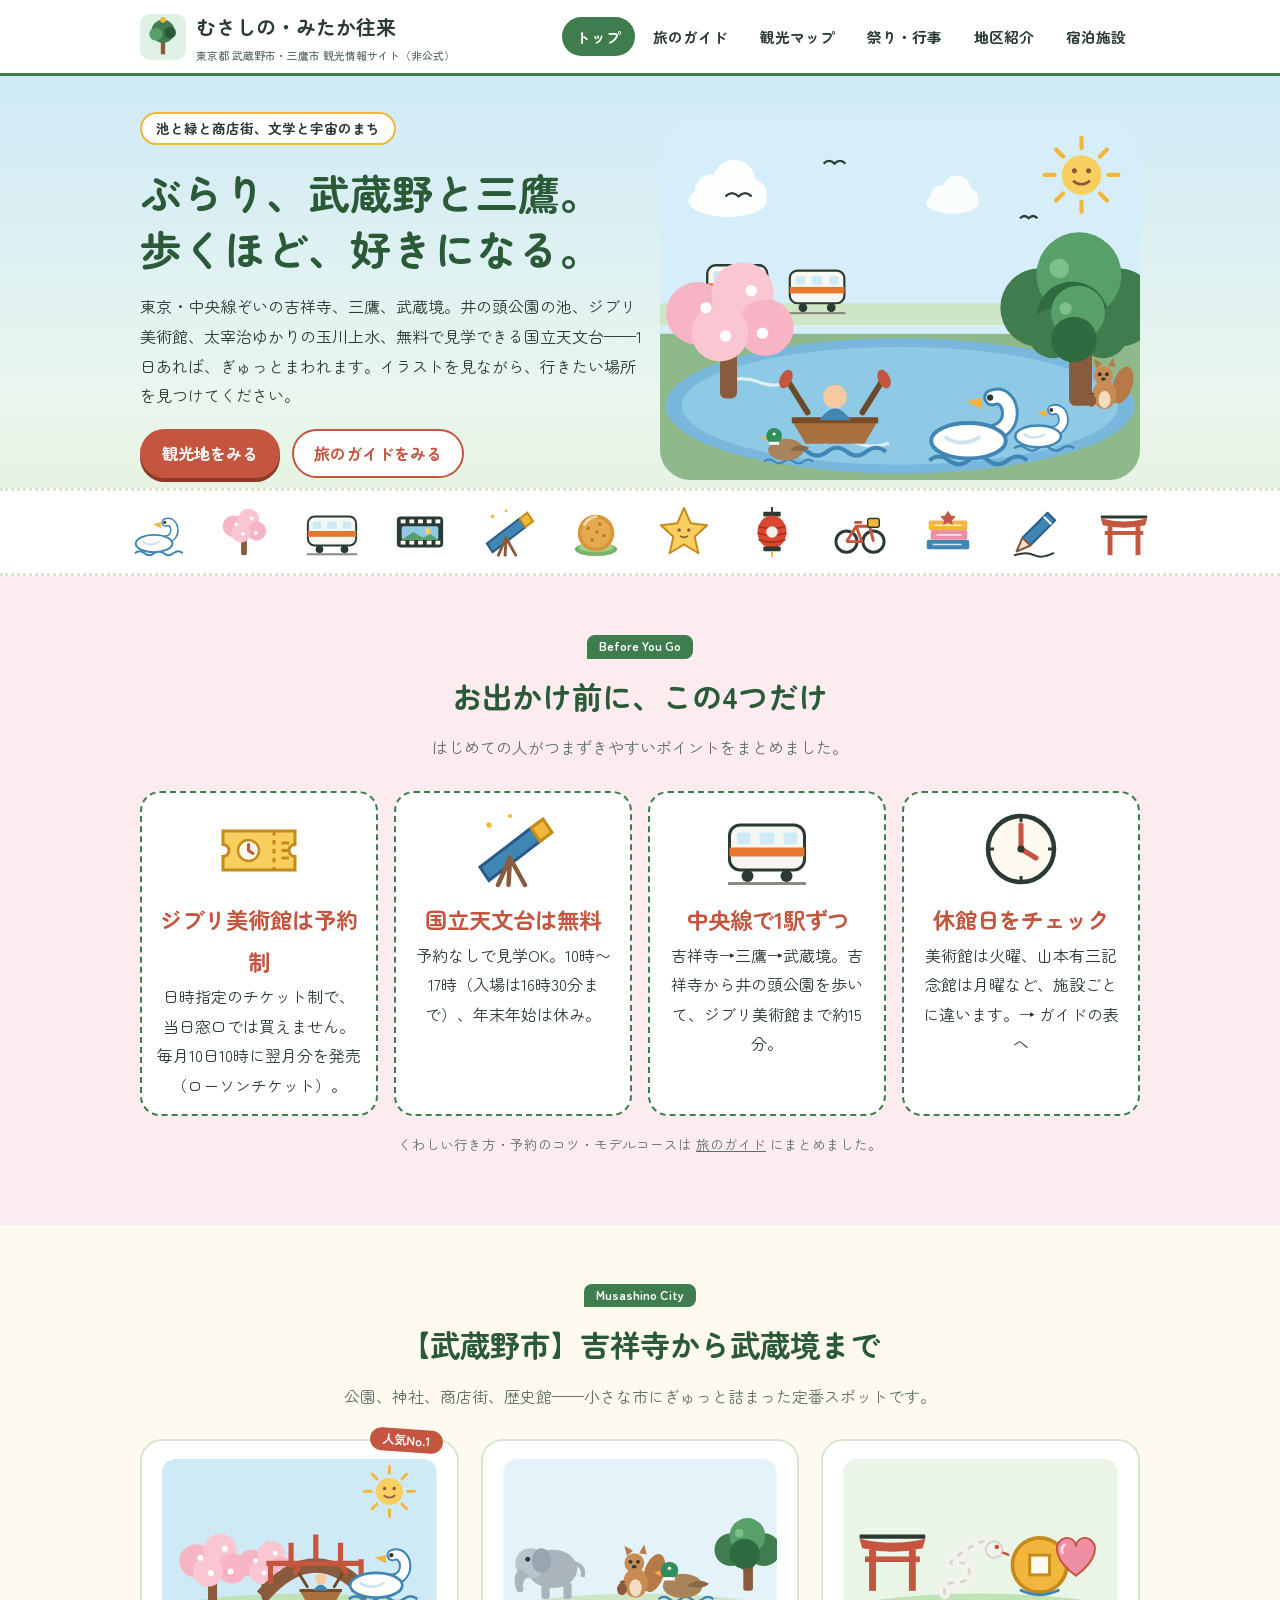
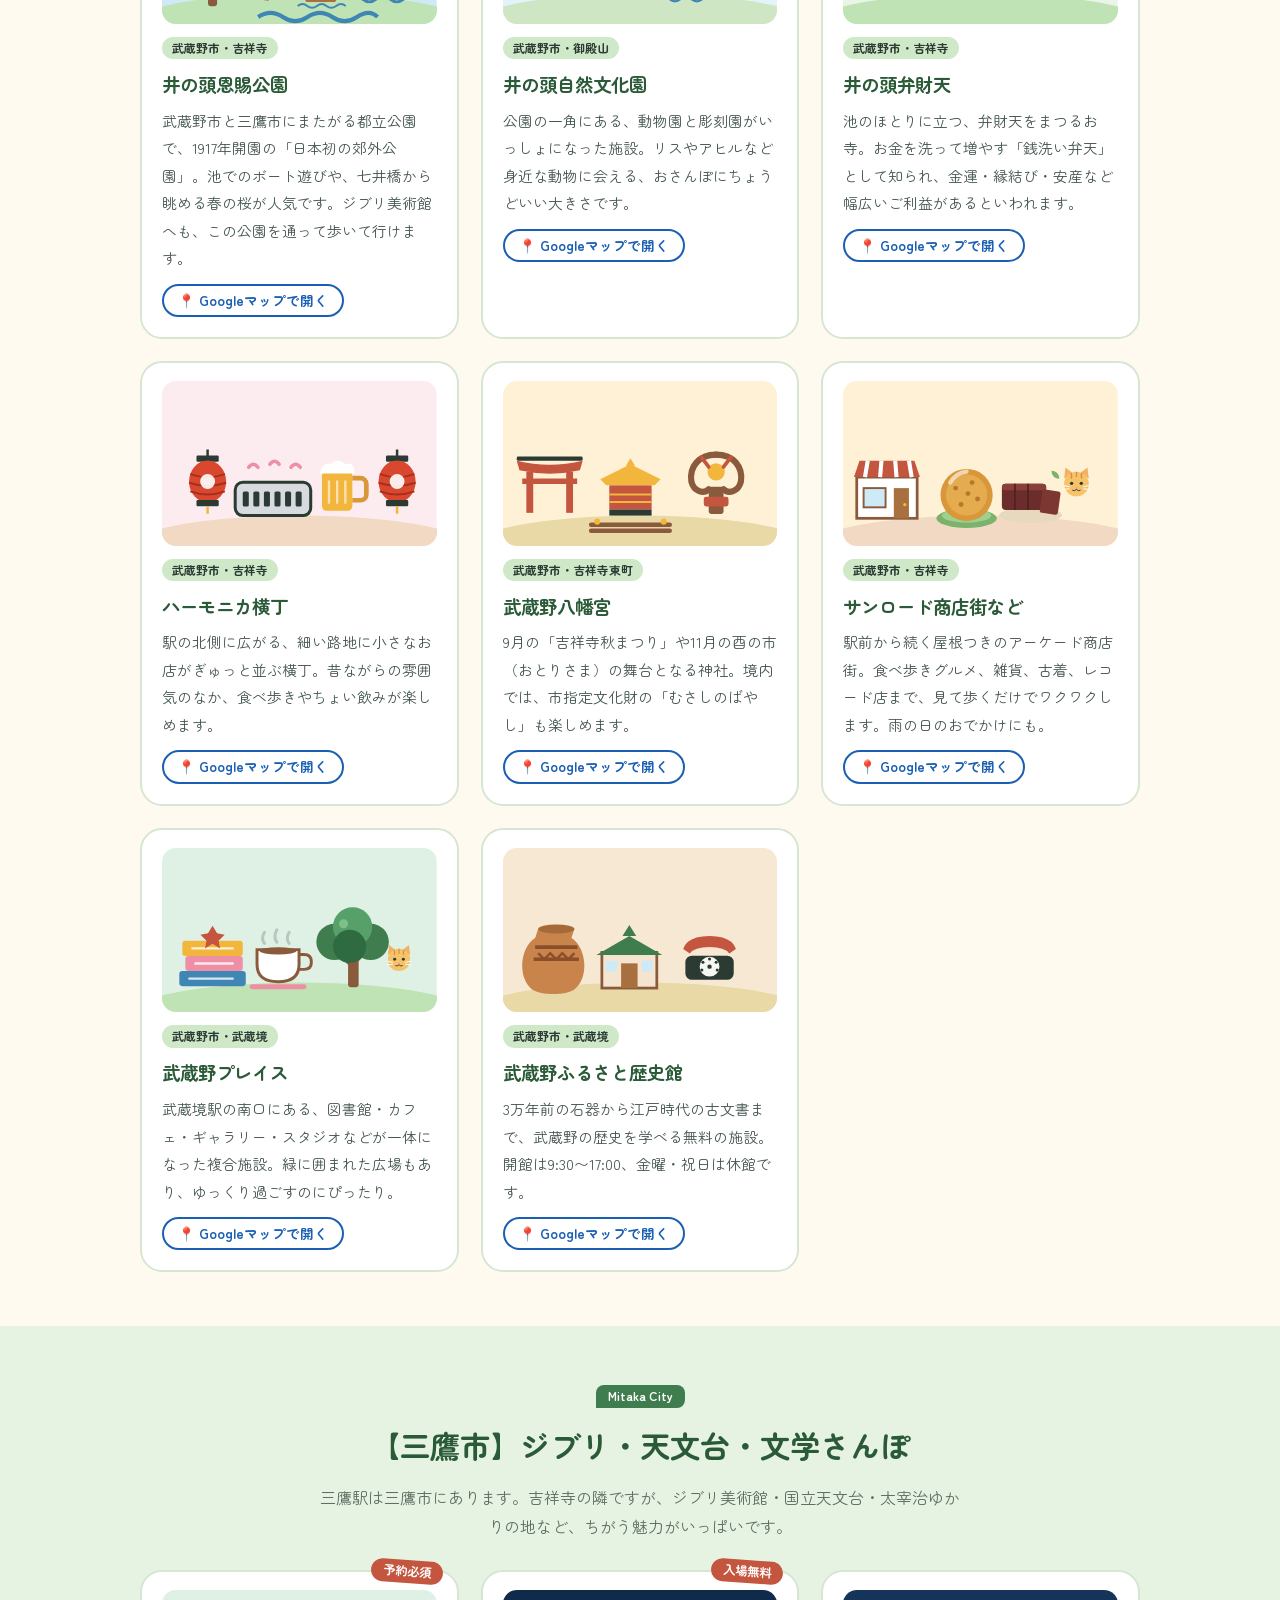
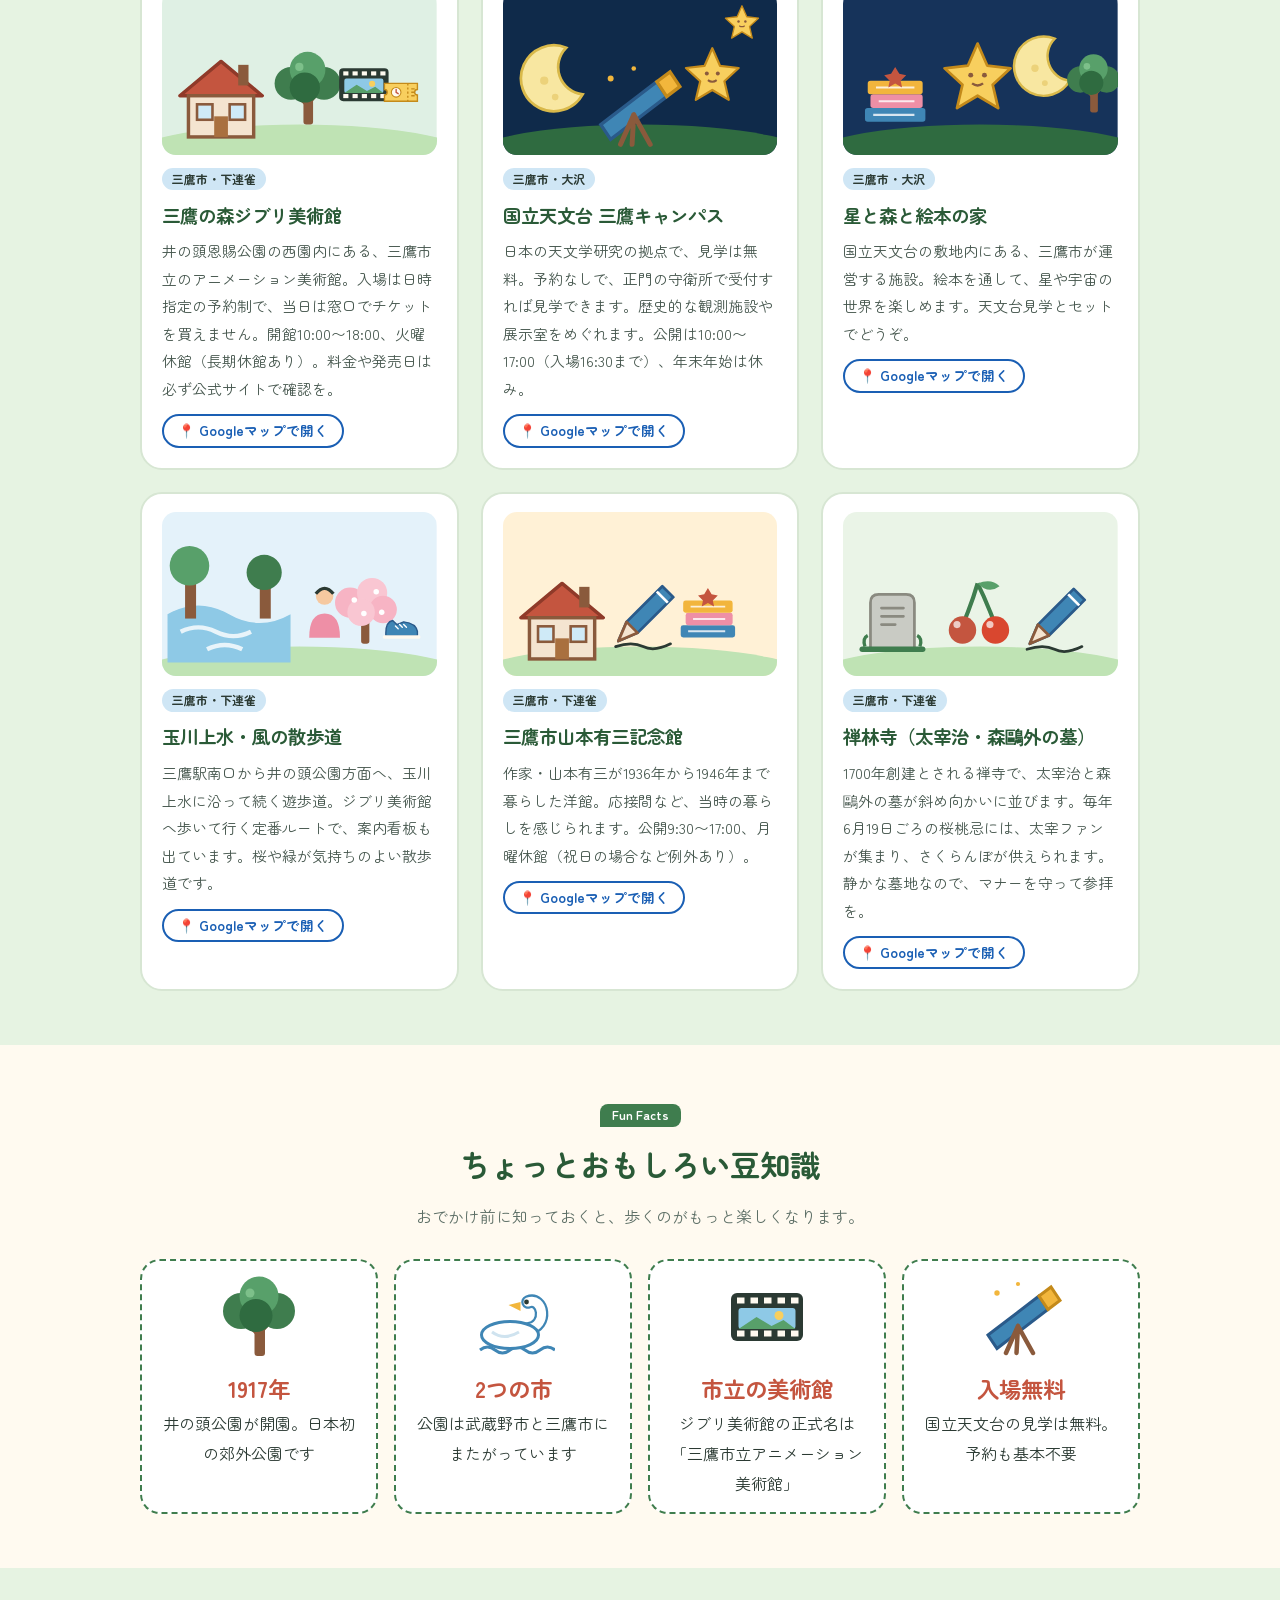
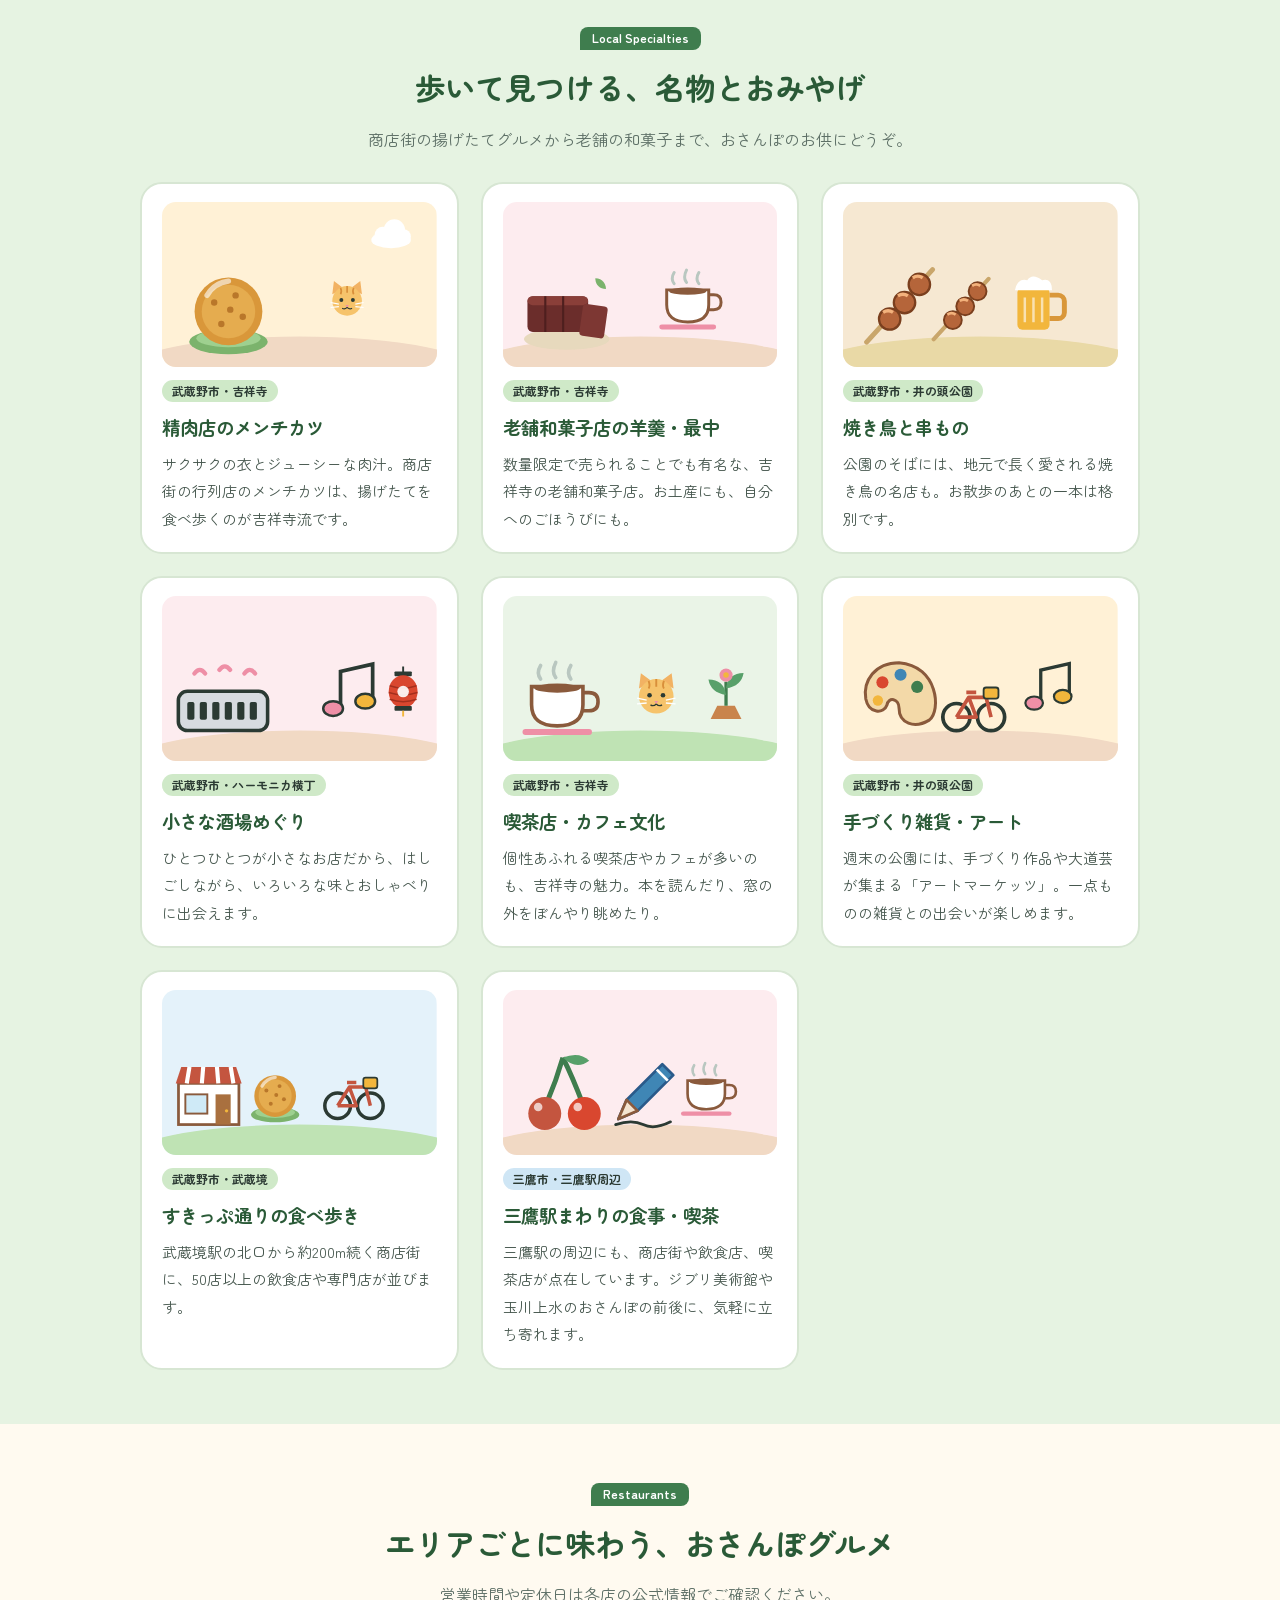
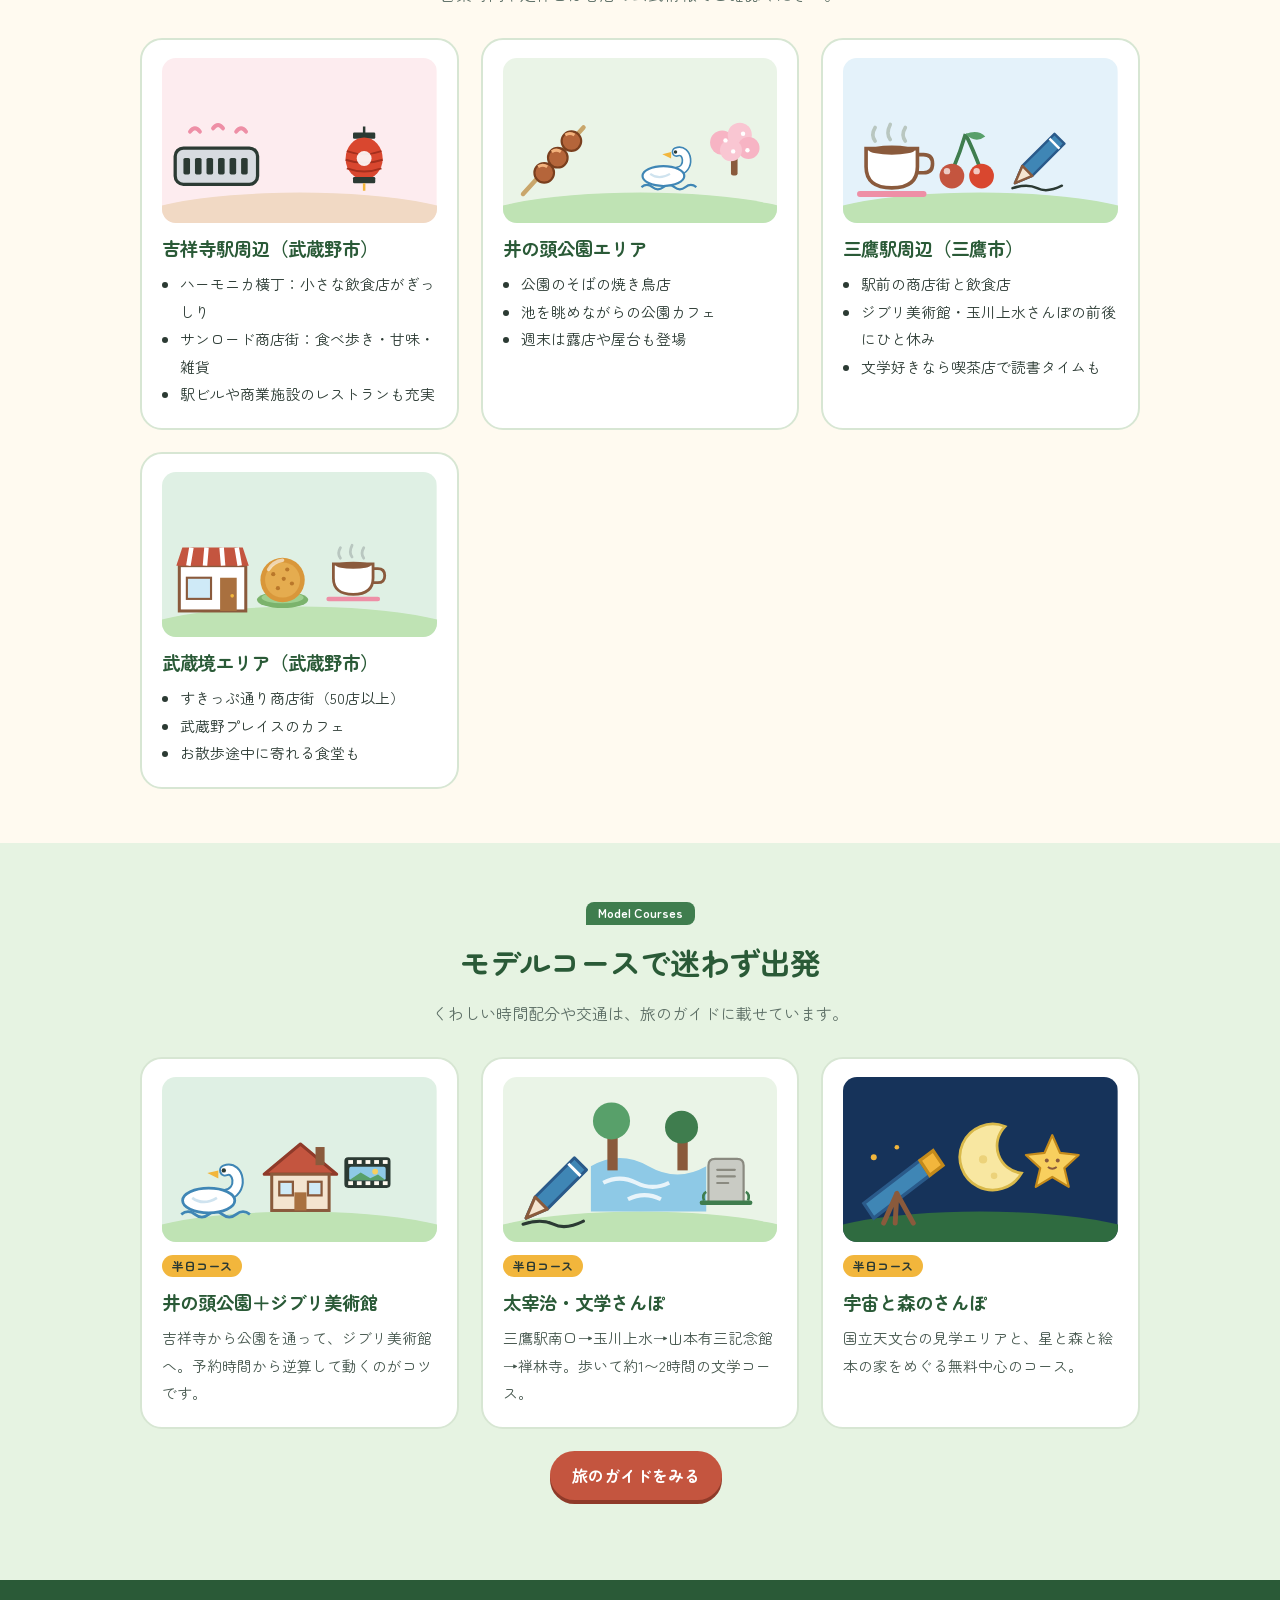
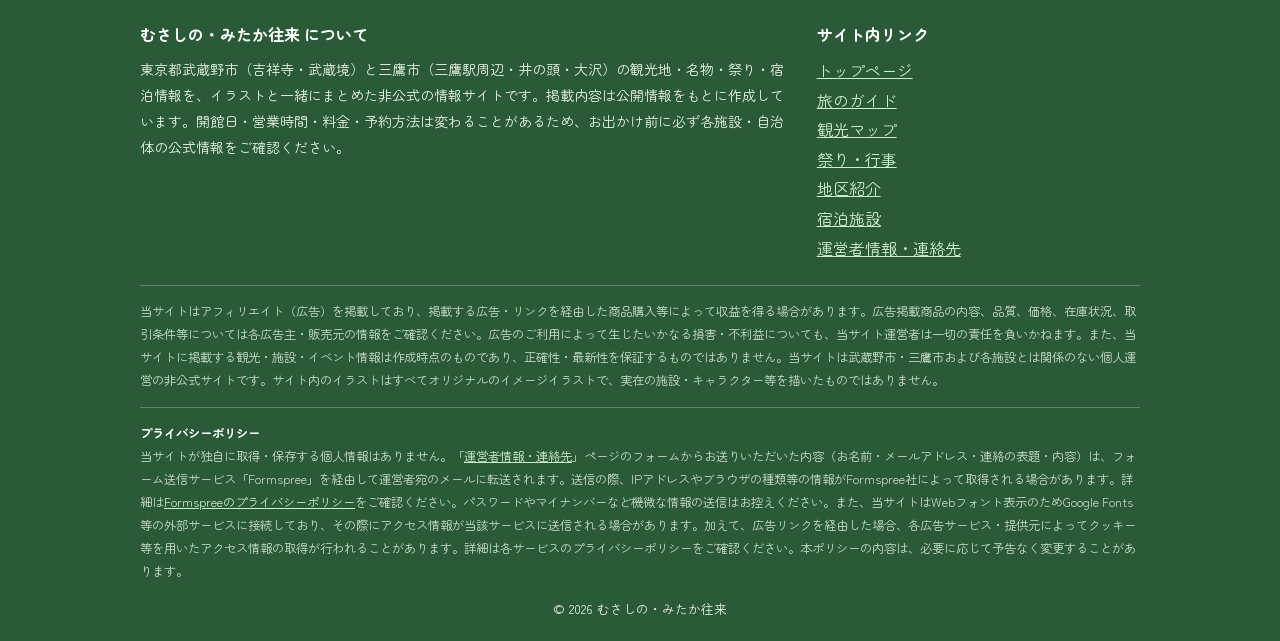
==== commit baf98fc9: "Add files via upload" ====
--- a/index.html
+++ b/index.html
@@ -85,19 +85,15 @@
 <div class="grid"><div class="card"><svg class="icon" viewBox="0 0 200 120" role="img" aria-hidden="true"><rect width="200" height="120" fill="#fff1d6"/><ellipse cx="100" cy="124" rx="130" ry="26" fill="#f1d9c4"/><g transform="translate(12 42) scale(1.3)"><ellipse cx="28" cy="46" rx="22" ry="7" fill="#7bb36c"/><ellipse cx="28" cy="44" rx="18" ry="5" fill="#9ed08f"/><circle cx="28" cy="29" r="19" fill="#d9973a"/><circle cx="28" cy="29" r="15" fill="#e5ac4f"/><g fill="#b9772a"><circle cx="20" cy="24" r="1.8"/><circle cx="32" cy="20" r="1.8"/><circle cx="36" cy="32" r="1.8"/><circle cx="24" cy="36" r="1.8"/><circle cx="29" cy="28" r="1.8"/></g><path d="M16 20q4-7 12-8" stroke="#fff" stroke-width="3" stroke-linecap="round" fill="none" opacity=".6"/></g><g transform="translate(118 54) scale(0.6)"><path d="M10 22L12 6l12 9zM46 22L44 6 32 15z" fill="#f2b263"/><circle cx="28" cy="30" r="18" fill="#f6c36b"/><path d="M20 14q2 5 0 8M28 12v8M36 14q-2 5 0 8" stroke="#d98f3a" stroke-width="2" fill="none"/><circle cx="21" cy="29" r="2.4" fill="#2b3a33"/><circle cx="35" cy="29" r="2.4" fill="#2b3a33"/><path d="M26 35h4l-2 3z" fill="#ee8fa6"/><path d="M28 38q-3 3-6 1M28 38q3 3 6 1" stroke="#2b3a33" stroke-width="1.4" fill="none"/><path d="M8 32l10 2M8 38l10-1M48 32l-10 2M48 38l-10-1" stroke="#fff" stroke-width="1.4"/></g><g transform="translate(150 6) scale(0.6)"><ellipse cx="28" cy="36" rx="24" ry="10" fill="#fff"/><circle cx="18" cy="30" r="10" fill="#fff"/><circle cx="32" cy="24" r="13" fill="#fff"/><circle cx="43" cy="32" r="9" fill="#fff"/></g></svg><span class="place m">武蔵野市・吉祥寺</span><h3>精肉店のメンチカツ</h3><p>サクサクの衣とジューシーな肉汁。商店街の行列店のメンチカツは、揚げたてを食べ歩くのが吉祥寺流です。</p></div><div class="card"><svg class="icon" viewBox="0 0 200 120" role="img" aria-hidden="true"><rect width="200" height="120" fill="#fdecef"/><ellipse cx="100" cy="124" rx="130" ry="26" fill="#f1d9c4"/><g transform="translate(10 40) scale(1.3)"><ellipse cx="28" cy="46" rx="24" ry="6" fill="#e7d9bd"/><rect x="6" y="22" width="34" height="20" rx="3" fill="#6b2d2b"/><rect x="6" y="22" width="34" height="5" rx="3" fill="#8a3f39"/><rect x="36" y="27" width="14" height="18" rx="2" fill="#7d3733" transform="rotate(8 43 36)"/><path d="M16 22v20M26 22v20" stroke="#4e1f1e" stroke-width="1.2"/><path d="M44 12c4 0 6 3 6 6-4 0-6-3-6-6z" fill="#7bb36c"/></g><g transform="translate(112 46) scale(0.9)"><path d="M14 6q-3 5 0 9M24 4q-3 6 0 10M34 6q-3 5 0 9" stroke="#b9c7c0" stroke-width="2.4" fill="none" stroke-linecap="round"/><path d="M8 20h34v12q0 14-17 14T8 32z" fill="#fff" stroke="#8a5a3c" stroke-width="2.4"/><path d="M42 24h4q6 0 6 6t-6 6h-5" stroke="#8a5a3c" stroke-width="2.4" fill="none"/><ellipse cx="25" cy="21" rx="15" ry="3" fill="#8a5a3c"/><path d="M4 50h42" stroke="#ee8fa6" stroke-width="4" stroke-linecap="round"/></g></svg><span class="place m">武蔵野市・吉祥寺</span><h3>老舗和菓子店の羊羹・最中</h3><p>数量限定で売られることでも有名な、吉祥寺の老舗和菓子店。お土産にも、自分へのごほうびにも。</p></div><div class="card"><svg class="icon" viewBox="0 0 200 120" role="img" aria-hidden="true"><rect width="200" height="120" fill="#f6e8d2"/><ellipse cx="100" cy="124" rx="130" ry="26" fill="#e9d9a6"/><g transform="translate(10 42) scale(1.2)"><path d="M6 50L46 6" stroke="#c9a66b" stroke-width="3" stroke-linecap="round"/><g fill="#b5653a" stroke="#7a3f1e" stroke-width="1.4"><circle cx="38" cy="15" r="6.5"/><circle cx="29" cy="26" r="6.5"/><circle cx="20" cy="36" r="6.5"/></g><path d="M34 11q3-2 6 0M25 22q3-2 6 0M16 32q3-2 6 0" stroke="#f3b27c" stroke-width="2" fill="none"/></g><g transform="translate(60 50) scale(1.0)"><path d="M6 50L46 6" stroke="#c9a66b" stroke-width="3" stroke-linecap="round"/><g fill="#b5653a" stroke="#7a3f1e" stroke-width="1.4"><circle cx="38" cy="15" r="6.5"/><circle cx="29" cy="26" r="6.5"/><circle cx="20" cy="36" r="6.5"/></g><path d="M34 11q3-2 6 0M25 22q3-2 6 0M16 32q3-2 6 0" stroke="#f3b27c" stroke-width="2" fill="none"/></g><g transform="translate(118 48) scale(0.9)"><rect x="10" y="16" width="26" height="34" rx="4" fill="#f2b63c"/><path d="M36 22h7a5 5 0 0 1 5 5v9a5 5 0 0 1-5 5h-7" stroke="#d9973a" stroke-width="4" fill="none"/><path d="M8 18q2-10 10-8 4-6 12 0 8-2 8 8z" fill="#fff"/><path d="M16 24v20M23 24v20M30 24v20" stroke="#fff" stroke-width="2" opacity=".6"/></g></svg><span class="place m">武蔵野市・井の頭公園</span><h3>焼き鳥と串もの</h3><p>公園のそばには、地元で長く愛される焼き鳥の名店も。お散歩のあとの一本は格別です。</p></div><div class="card"><svg class="icon" viewBox="0 0 200 120" role="img" aria-hidden="true"><rect width="200" height="120" fill="#fdecef"/><ellipse cx="100" cy="124" rx="130" ry="26" fill="#f1d9c4"/><g transform="translate(8 46) scale(1.3)"><rect x="3" y="18" width="50" height="22" rx="5" fill="#d7dbe0" stroke="#2b3a33" stroke-width="2"/><g fill="#2b3a33"><rect x="8" y="24" width="4" height="10" rx="1"/><rect x="15" y="24" width="4" height="10" rx="1"/><rect x="22" y="24" width="4" height="10" rx="1"/><rect x="29" y="24" width="4" height="10" rx="1"/><rect x="36" y="24" width="4" height="10" rx="1"/><rect x="43" y="24" width="4" height="10" rx="1"/></g><path d="M12 8q3-4 6 0M26 6q3-4 6 0M40 8q3-4 6 0" stroke="#ee8fa6" stroke-width="2.4" fill="none" stroke-linecap="round"/></g><g transform="translate(112 46) scale(0.9)"><path d="M20 38V10l26-6v28" stroke="#2b3a33" stroke-width="3" fill="none"/><ellipse cx="14" cy="40" rx="8" ry="6" fill="#ee8fa6" stroke="#2b3a33" stroke-width="2"/><ellipse cx="40" cy="34" rx="8" ry="6" fill="#f2b63c" stroke="#2b3a33" stroke-width="2"/></g><g transform="translate(156 50) scale(0.7)"><path d="M28 2v6" stroke="#2b3a33" stroke-width="2"/><rect x="19" y="7" width="18" height="5" rx="1" fill="#2b3a33"/><ellipse cx="28" cy="28" rx="15" ry="17" fill="#d9472f"/><path d="M14 22q14 5 28 0M13 29q15 5 30 0M14 36q14 5 28 0" stroke="#a52f1d" stroke-width="1.6" fill="none"/><rect x="19" y="43" width="18" height="5" rx="1" fill="#2b3a33"/><path d="M28 48v6" stroke="#f2b63c" stroke-width="2"/><circle cx="28" cy="28" r="6" fill="#fff" opacity=".9"/></g></svg><span class="place m">武蔵野市・ハーモニカ横丁</span><h3>小さな酒場めぐり</h3><p>ひとつひとつが小さなお店だから、はしごしながら、いろいろな味とおしゃべりに出会えます。</p></div><div class="card"><svg class="icon" viewBox="0 0 200 120" role="img" aria-hidden="true"><rect width="200" height="120" fill="#eaf4e7"/><ellipse cx="100" cy="124" rx="130" ry="26" fill="#bfe3b4"/><g transform="translate(12 44) scale(1.1)"><path d="M14 6q-3 5 0 9M24 4q-3 6 0 10M34 6q-3 5 0 9" stroke="#b9c7c0" stroke-width="2.4" fill="none" stroke-linecap="round"/><path d="M8 20h34v12q0 14-17 14T8 32z" fill="#fff" stroke="#8a5a3c" stroke-width="2.4"/><path d="M42 24h4q6 0 6 6t-6 6h-5" stroke="#8a5a3c" stroke-width="2.4" fill="none"/><ellipse cx="25" cy="21" rx="15" ry="3" fill="#8a5a3c"/><path d="M4 50h42" stroke="#ee8fa6" stroke-width="4" stroke-linecap="round"/></g><g transform="translate(92 52) scale(0.7)"><path d="M10 22L12 6l12 9zM46 22L44 6 32 15z" fill="#f2b263"/><circle cx="28" cy="30" r="18" fill="#f6c36b"/><path d="M20 14q2 5 0 8M28 12v8M36 14q-2 5 0 8" stroke="#d98f3a" stroke-width="2" fill="none"/><circle cx="21" cy="29" r="2.4" fill="#2b3a33"/><circle cx="35" cy="29" r="2.4" fill="#2b3a33"/><path d="M26 35h4l-2 3z" fill="#ee8fa6"/><path d="M28 38q-3 3-6 1M28 38q3 3 6 1" stroke="#2b3a33" stroke-width="1.4" fill="none"/><path d="M8 32l10 2M8 38l10-1M48 32l-10 2M48 38l-10-1" stroke="#fff" stroke-width="1.4"/></g><g transform="translate(140 48) scale(0.8)"><path d="M20 40l-6 12h28l-6-12z" fill="#c9844c"/><path d="M28 40V18" stroke="#3f7d4e" stroke-width="3"/><path d="M28 30q-14-2-16-14 14 0 16 14zM28 24q14-2 16-14-14 0-16 14z" fill="#58a06a"/><circle cx="28" cy="12" r="6" fill="#ee8fa6"/><circle cx="28" cy="12" r="2.5" fill="#f2b63c"/></g></svg><span class="place m">武蔵野市・吉祥寺</span><h3>喫茶店・カフェ文化</h3><p>個性あふれる喫茶店やカフェが多いのも、吉祥寺の魅力。本を読んだり、窓の外をぼんやり眺めたり。</p></div><div class="card"><svg class="icon" viewBox="0 0 200 120" role="img" aria-hidden="true"><rect width="200" height="120" fill="#fff1d6"/><ellipse cx="100" cy="124" rx="130" ry="26" fill="#f1d9c4"/><g transform="translate(10 42) scale(1.1)"><path d="M28 6C12 6 4 18 6 30c2 10 12 10 14 4 1-6 8-4 8 2 0 10 10 14 20 8 8-6 6-36-20-38z" fill="#f3d9a8" stroke="#8a5a3c" stroke-width="2"/><circle cx="17" cy="19" r="4" fill="#d9472f"/><circle cx="29" cy="14" r="4" fill="#3f86b5"/><circle cx="40" cy="22" r="4" fill="#3f7d4e"/><circle cx="14" cy="31" r="3.4" fill="#f2b63c"/></g><g transform="translate(70 54) scale(0.9)"><circle cx="14" cy="38" r="11" fill="none" stroke="#2b3a33" stroke-width="3"/><circle cx="42" cy="38" r="11" fill="none" stroke="#2b3a33" stroke-width="3"/><path d="M14 38l10-16h14l4 16M24 22l6 16h-16M22 18h8" stroke="#c4553f" stroke-width="3" fill="none" stroke-linejoin="round"/><rect x="36" y="14" width="12" height="9" rx="2" fill="#f2b63c" stroke="#2b3a33" stroke-width="1.5"/></g><g transform="translate(128 46) scale(0.8)"><path d="M20 38V10l26-6v28" stroke="#2b3a33" stroke-width="3" fill="none"/><ellipse cx="14" cy="40" rx="8" ry="6" fill="#ee8fa6" stroke="#2b3a33" stroke-width="2"/><ellipse cx="40" cy="34" rx="8" ry="6" fill="#f2b63c" stroke="#2b3a33" stroke-width="2"/></g></svg><span class="place m">武蔵野市・井の頭公園</span><h3>手づくり雑貨・アート</h3><p>週末の公園には、手づくり作品や大道芸が集まる「アートマーケッツ」。一点ものの雑貨との出会いが楽しめます。</p></div><div class="card"><svg class="icon" viewBox="0 0 200 120" role="img" aria-hidden="true"><rect width="200" height="120" fill="#e4f2fa"/><ellipse cx="100" cy="124" rx="130" ry="26" fill="#bfe3b4"/><g transform="translate(6 46) scale(1.0)"><rect x="6" y="22" width="44" height="30" fill="#fff" stroke="#8a5a3c" stroke-width="2"/><path d="M4 22l4-12h40l4 12z" fill="#c4553f"/><path d="M14 10l-2 12M24 10l-1 12M34 10l1 12M44 10l2 12" stroke="#fff" stroke-width="3"/><rect x="11" y="30" width="16" height="14" fill="#cfeaf7" stroke="#8a5a3c" stroke-width="1.4"/><rect x="33" y="30" width="11" height="22" fill="#a9703f"/><circle cx="41" cy="42" r="1.2" fill="#f2b63c"/></g><g transform="translate(60 54) scale(0.8)"><ellipse cx="28" cy="46" rx="22" ry="7" fill="#7bb36c"/><ellipse cx="28" cy="44" rx="18" ry="5" fill="#9ed08f"/><circle cx="28" cy="29" r="19" fill="#d9973a"/><circle cx="28" cy="29" r="15" fill="#e5ac4f"/><g fill="#b9772a"><circle cx="20" cy="24" r="1.8"/><circle cx="32" cy="20" r="1.8"/><circle cx="36" cy="32" r="1.8"/><circle cx="24" cy="36" r="1.8"/><circle cx="29" cy="28" r="1.8"/></g><path d="M16 20q4-7 12-8" stroke="#fff" stroke-width="3" stroke-linecap="round" fill="none" opacity=".6"/></g><g transform="translate(116 52) scale(0.85)"><circle cx="14" cy="38" r="11" fill="none" stroke="#2b3a33" stroke-width="3"/><circle cx="42" cy="38" r="11" fill="none" stroke="#2b3a33" stroke-width="3"/><path d="M14 38l10-16h14l4 16M24 22l6 16h-16M22 18h8" stroke="#c4553f" stroke-width="3" fill="none" stroke-linejoin="round"/><rect x="36" y="14" width="12" height="9" rx="2" fill="#f2b63c" stroke="#2b3a33" stroke-width="1.5"/></g></svg><span class="place m">武蔵野市・武蔵境</span><h3>すきっぷ通りの食べ歩き</h3><p>武蔵境駅の北口から約200m続く商店街に、50店以上の飲食店や専門店が並びます。</p></div><div class="card"><svg class="icon" viewBox="0 0 200 120" role="img" aria-hidden="true"><rect width="200" height="120" fill="#fdecef"/><ellipse cx="100" cy="124" rx="130" ry="26" fill="#f1d9c4"/><g transform="translate(10 42) scale(1.2)"><path d="M28 6q-4 14-10 28M28 6q6 12 12 28" stroke="#3f7d4e" stroke-width="3" fill="none"/><path d="M28 6q10-4 16 2-8 6-16-2z" fill="#58a06a"/><circle cx="17" cy="40" r="10" fill="#c4553f"/><circle cx="41" cy="40" r="10" fill="#d9472f"/><circle cx="13" cy="36" r="2.6" fill="#fff" opacity=".7"/><circle cx="37" cy="36" r="2.6" fill="#fff" opacity=".7"/></g><g transform="translate(76 46) scale(1.0)"><path d="M8 48L14 34 40 8l8 8-26 26z" fill="#3f86b5" stroke="#2a5a8a" stroke-width="2" stroke-linejoin="round"/><path d="M8 48l6-14 8 8z" fill="#f4e4d0" stroke="#8a5a3c" stroke-width="2" stroke-linejoin="round"/><path d="M36 12l8 8" stroke="#fff" stroke-width="2"/><path d="M6 52q12-4 20 0t20-2" stroke="#2b3a33" stroke-width="2" fill="none" stroke-linecap="round"/></g><g transform="translate(128 50) scale(0.8)"><path d="M14 6q-3 5 0 9M24 4q-3 6 0 10M34 6q-3 5 0 9" stroke="#b9c7c0" stroke-width="2.4" fill="none" stroke-linecap="round"/><path d="M8 20h34v12q0 14-17 14T8 32z" fill="#fff" stroke="#8a5a3c" stroke-width="2.4"/><path d="M42 24h4q6 0 6 6t-6 6h-5" stroke="#8a5a3c" stroke-width="2.4" fill="none"/><ellipse cx="25" cy="21" rx="15" ry="3" fill="#8a5a3c"/><path d="M4 50h42" stroke="#ee8fa6" stroke-width="4" stroke-linecap="round"/></g></svg><span class="place t">三鷹市・三鷹駅周辺</span><h3>三鷹駅まわりの食事・喫茶</h3><p>三鷹駅の周辺にも、商店街や飲食店、喫茶店が点在しています。ジブリ美術館や玉川上水のおさんぽの前後に、気軽に立ち寄れます。</p></div></div>
 </div>
 </section>
-<section class="section alt" aria-label="広告">
+<section class="section alt" aria-label="広告" hidden>
 <div class="wrap">
 <div class="section-head"><span class="tag">PR</span><h2>おすすめ・広告</h2></div>
-<div class="ad-row"><div class="ad-slot">
+<div class="ad-row"><div class="ad-slot" data-ad-slot="ad1" hidden>
 <span class="ad-label">広告</span>
-<!-- ▼ アフィリエイト広告 1-1 ここにコードを貼り付け（貼ったら下の「広告枠」の行は削除） -->
-<span class="ad-note">広告枠 1-1</span>
-<!-- ▲ ここまで -->
-</div><div class="ad-slot">
+<div class="ad-body"></div>
+</div><div class="ad-slot" data-ad-slot="ad2" hidden>
 <span class="ad-label">広告</span>
-<!-- ▼ アフィリエイト広告 1-2 ここにコードを貼り付け（貼ったら下の「広告枠」の行は削除） -->
-<span class="ad-note">広告枠 1-2</span>
-<!-- ▲ ここまで -->
+<div class="ad-body"></div>
 </div></div>
 </div>
 </section>
@@ -143,5 +139,6 @@
 <script>
 (function(){var s=2026,c=new Date().getFullYear(),e=document.getElementById('copyright-text');if(e){e.textContent='\u00A9 '+(c>s?s+'-'+c:s)+' むさしの・みたか往来';}})();
 </script>
+<script src="ads.js" defer></script>
 </body>
 </html>
--- a/style.css
+++ b/style.css
@@ -155,3 +155,10 @@
 .to-map{font-size:.8rem;color:var(--sub)}
 .sr{position:absolute;left:-9999px}
 .card .gm-line{margin-top:12px!important}
+
+/* ---- 広告表示（ads.js 用） ---- */
+[hidden]{display:none !important}
+.ad-body{margin-top:12px;text-align:center}
+.ad-body img{max-width:100%;height:auto}
+.ad-slot[data-rendered]{border-style:solid}
+.ad-row:has(.ad-slot[hidden]){grid-template-columns:1fr}
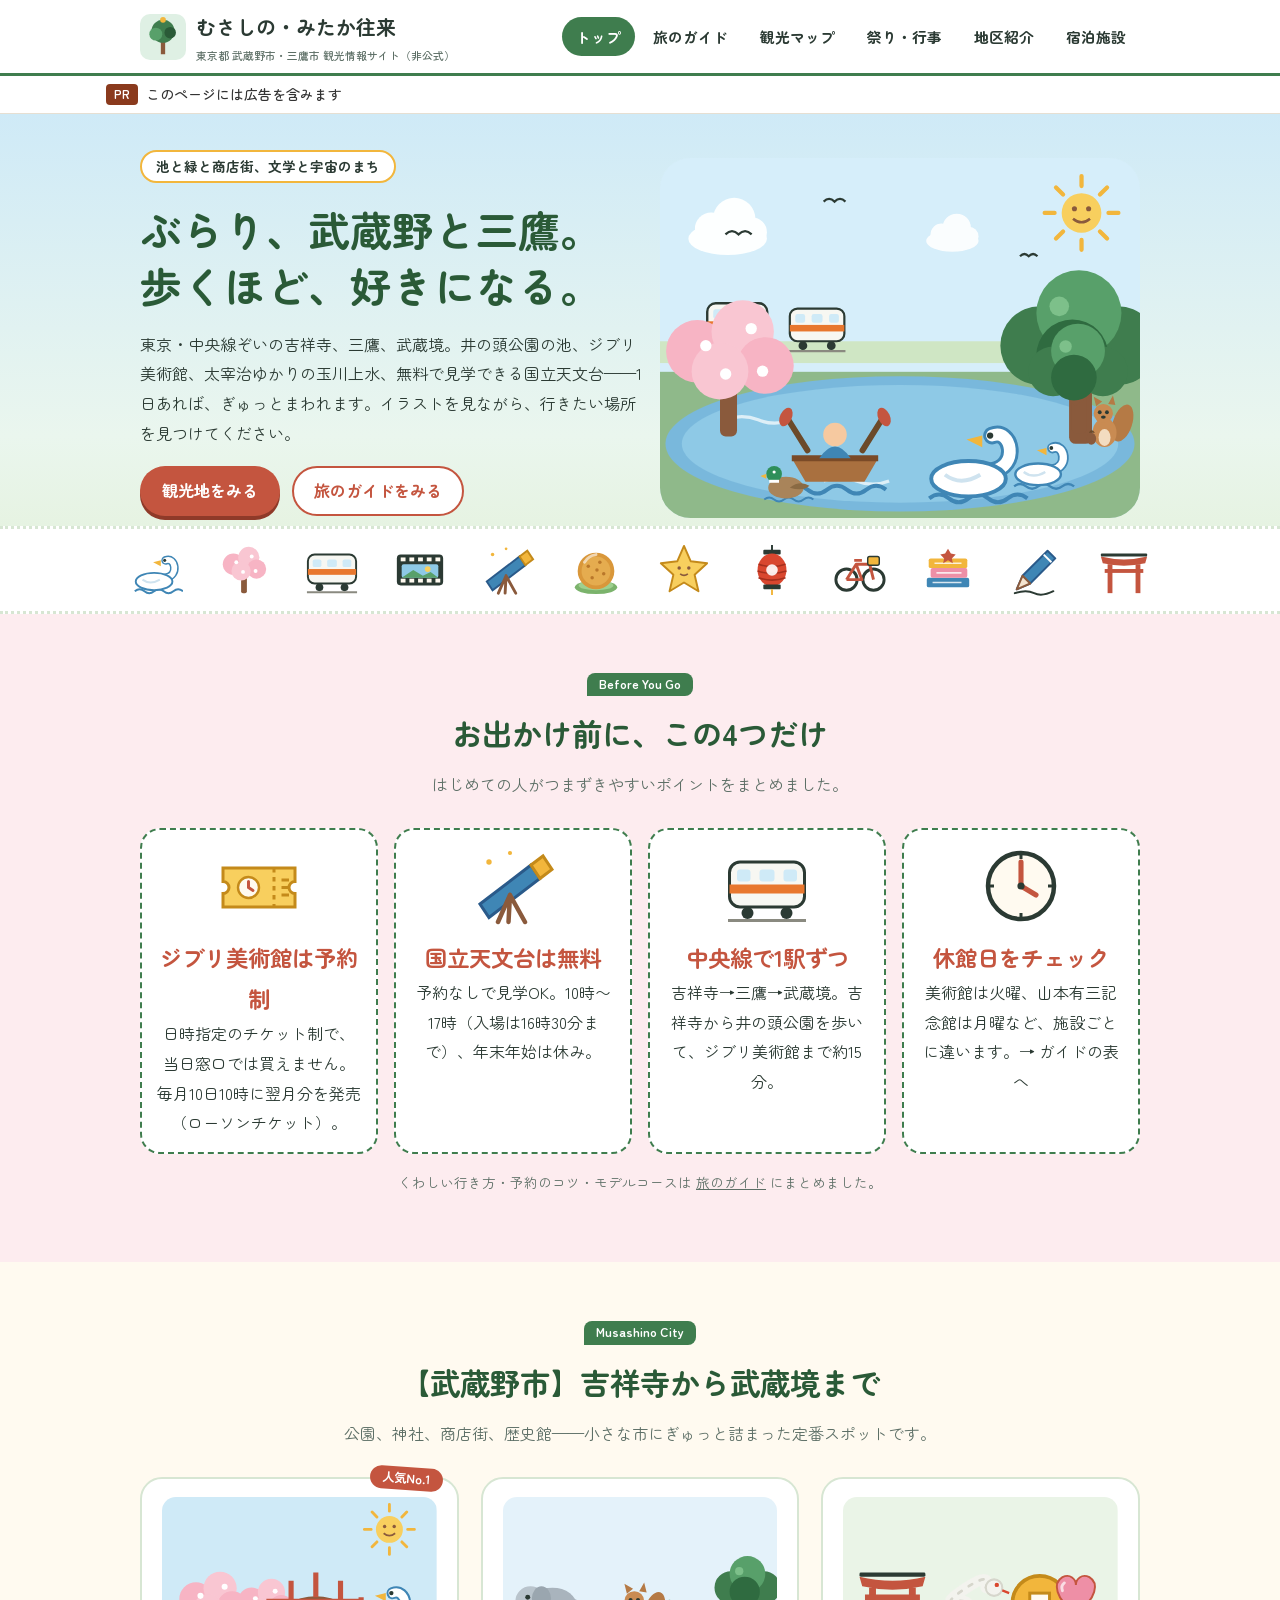
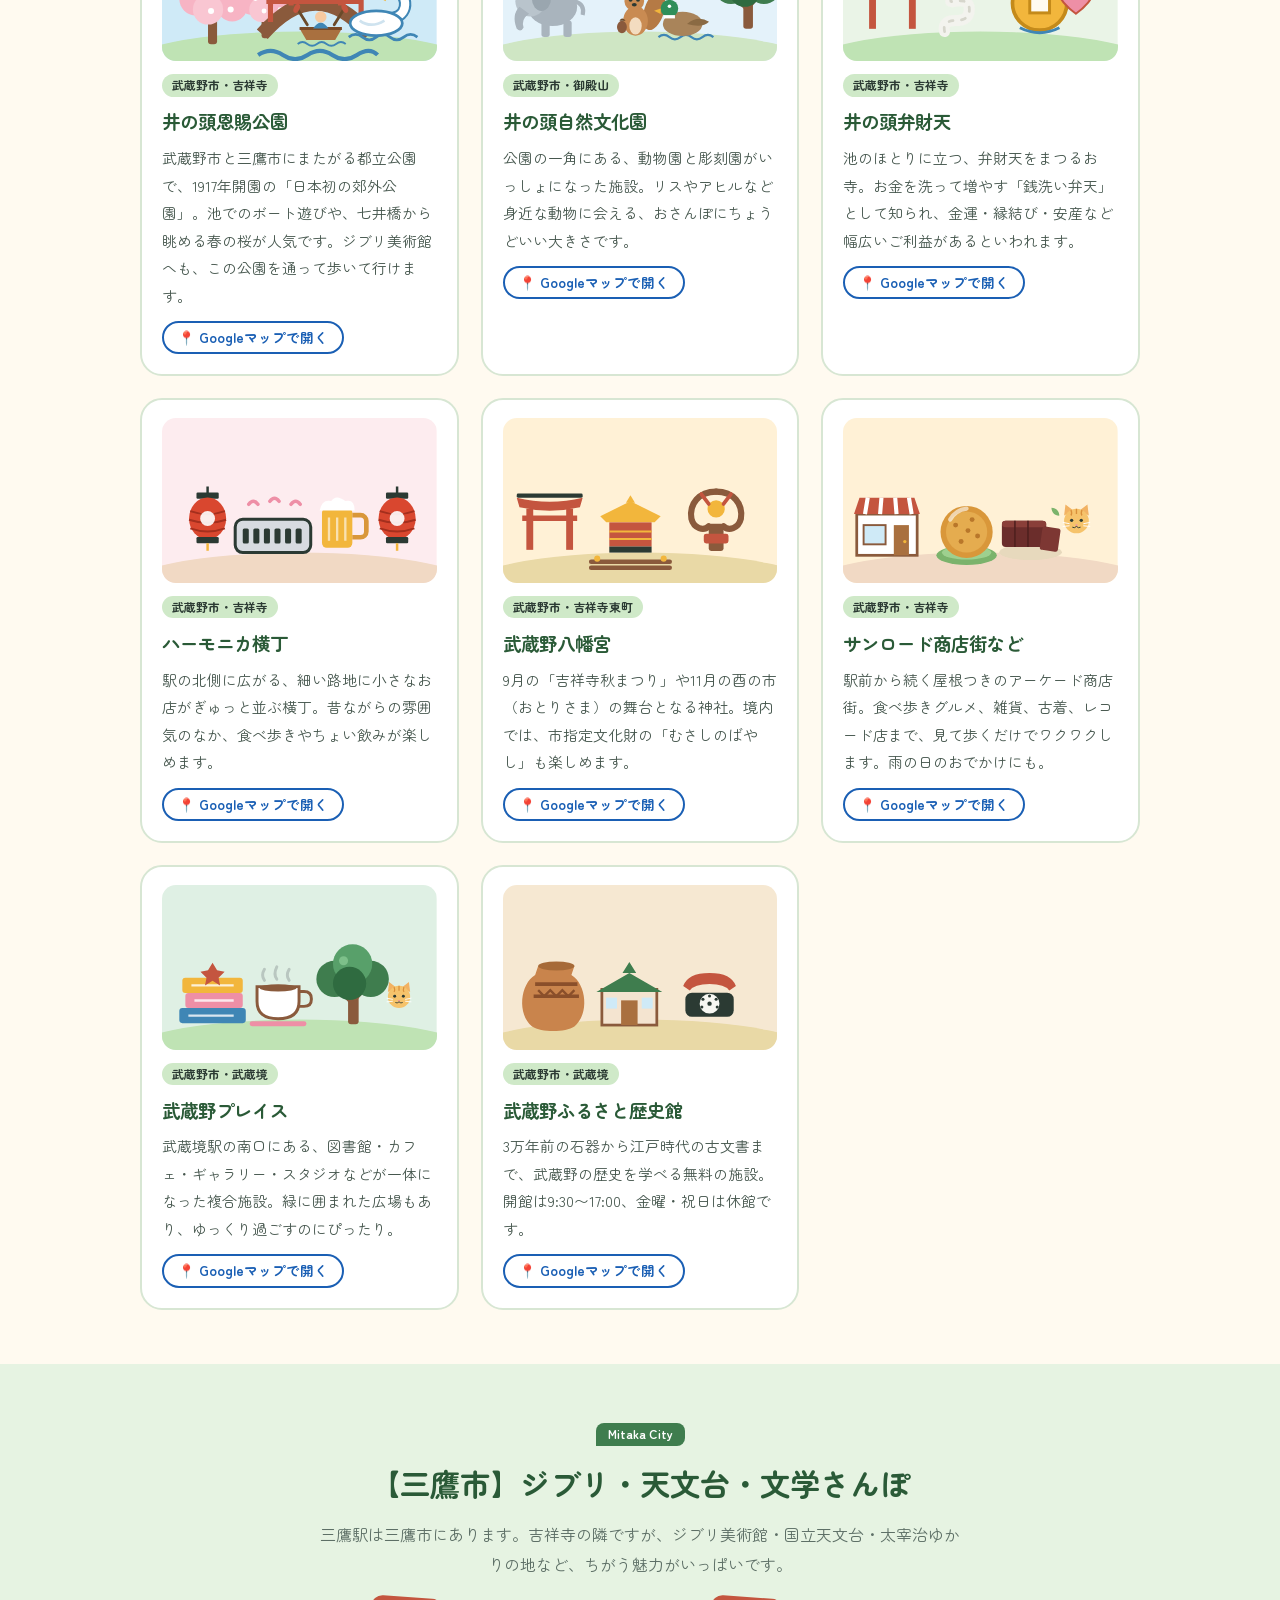
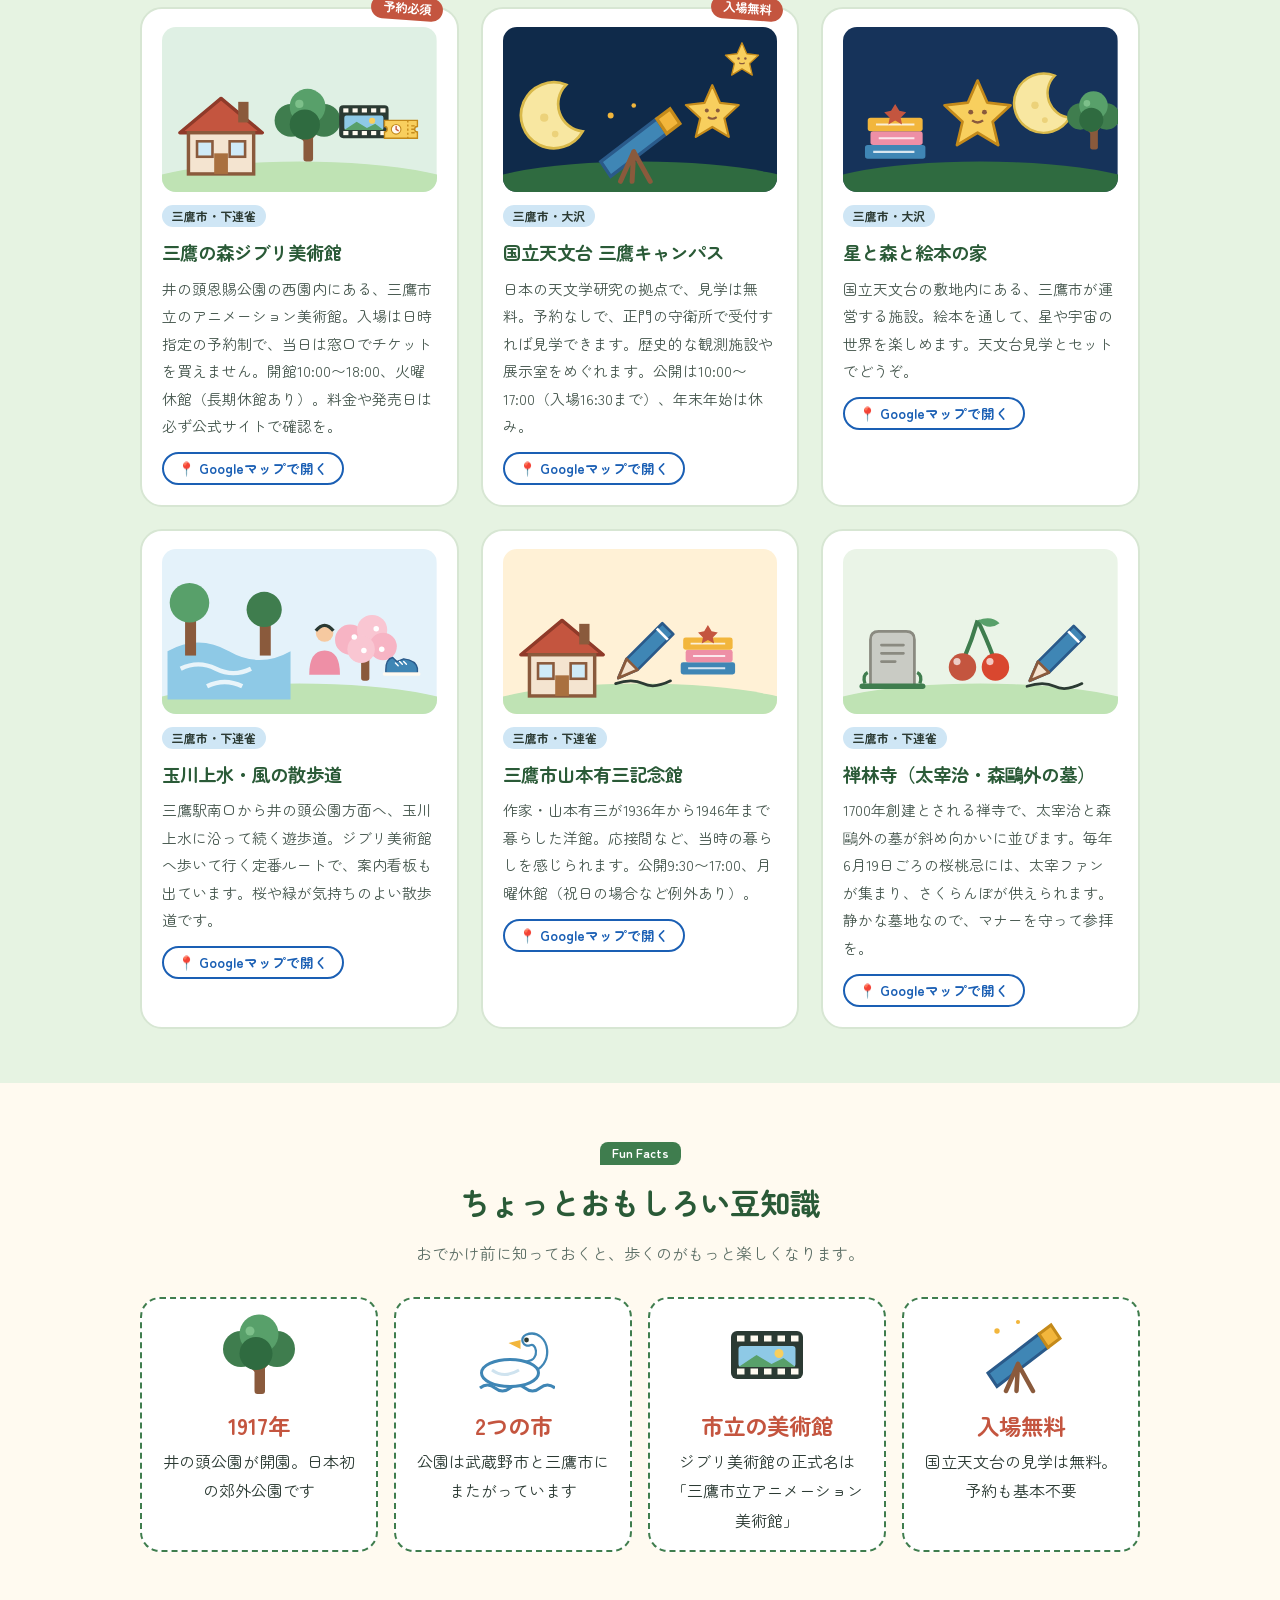
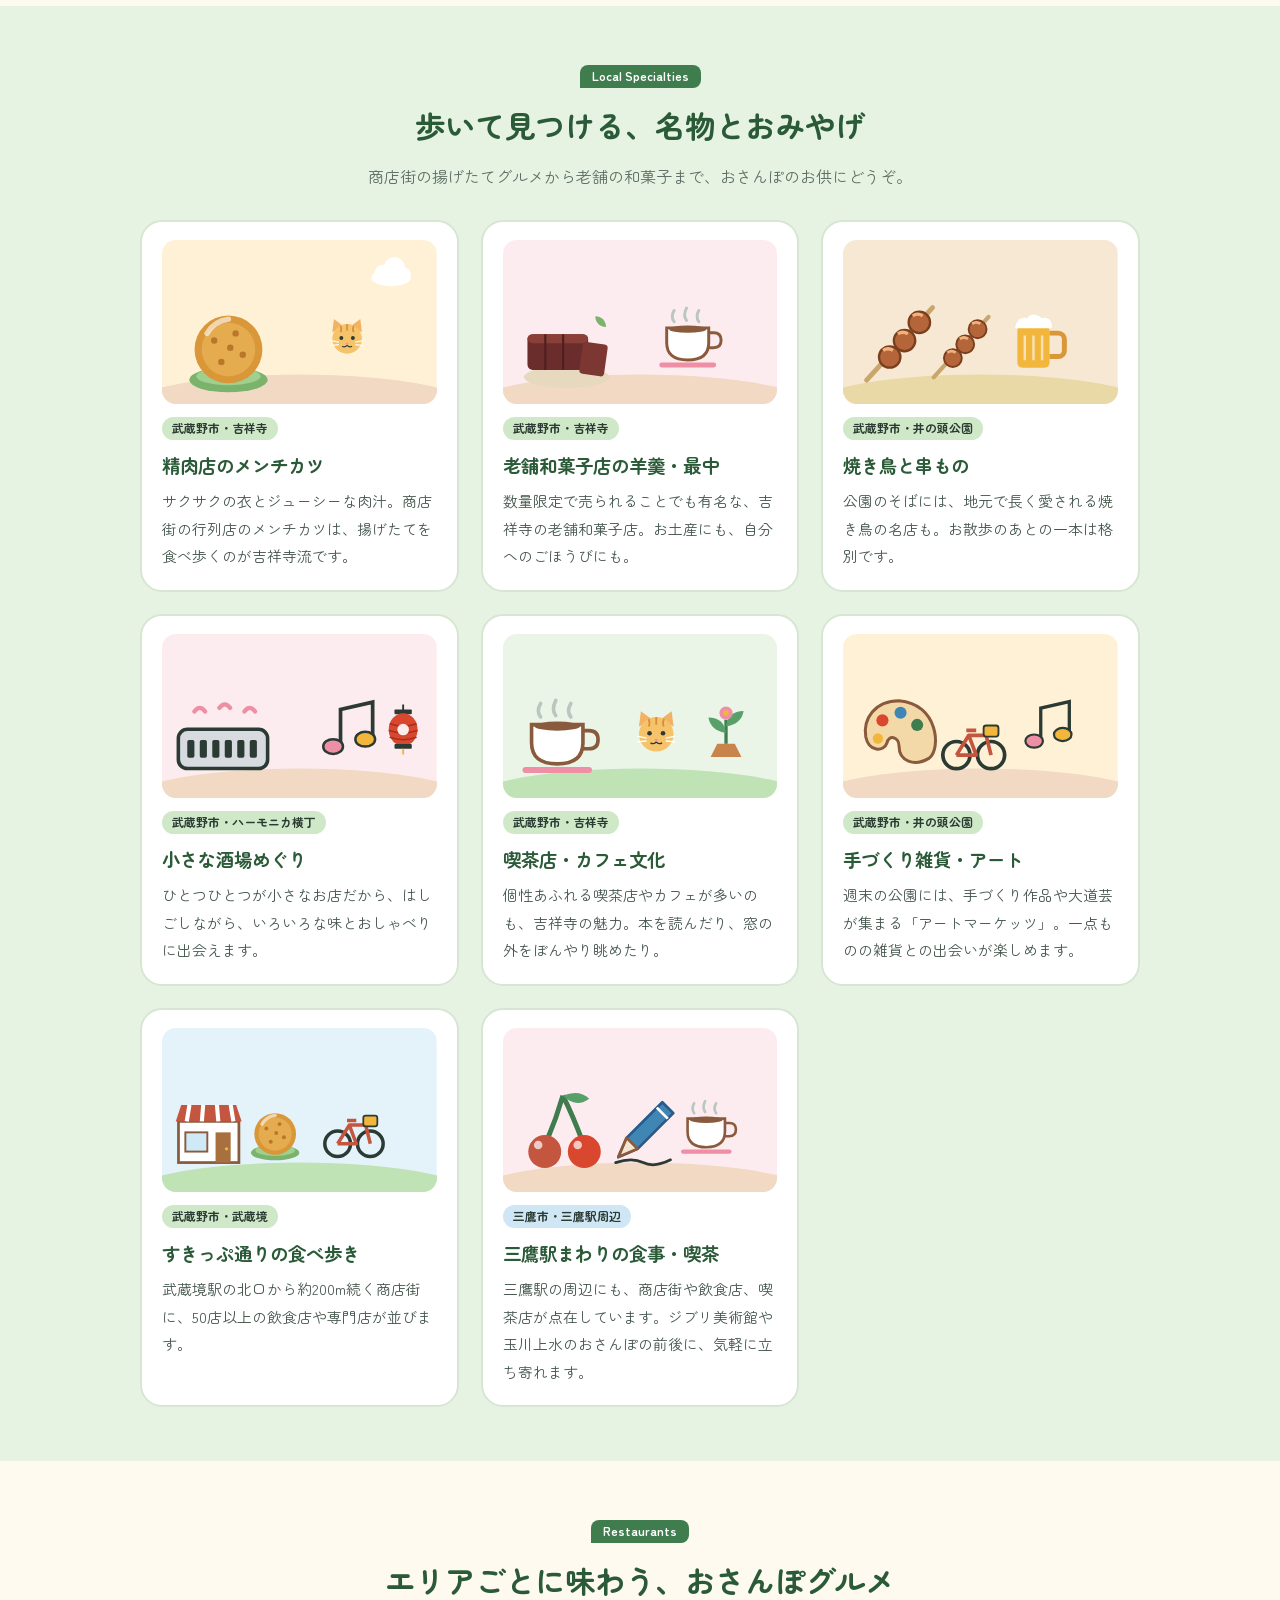
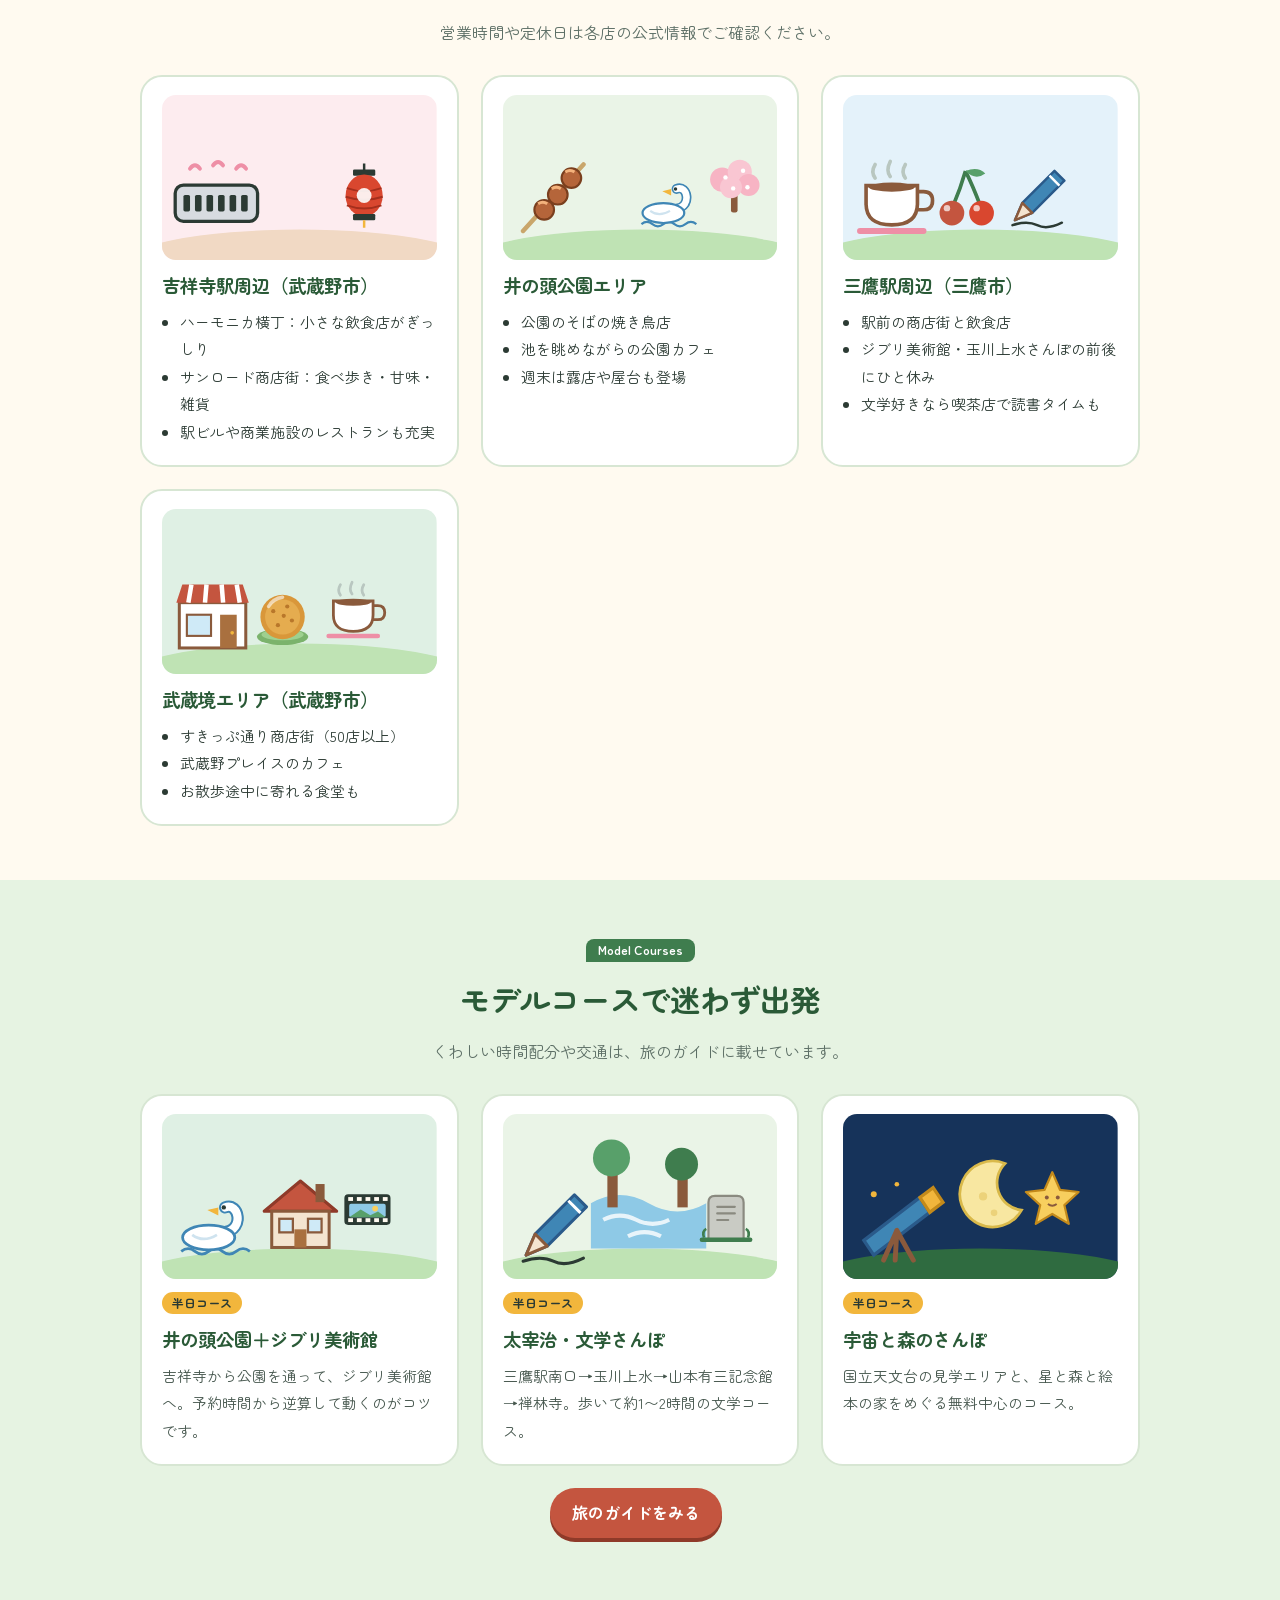
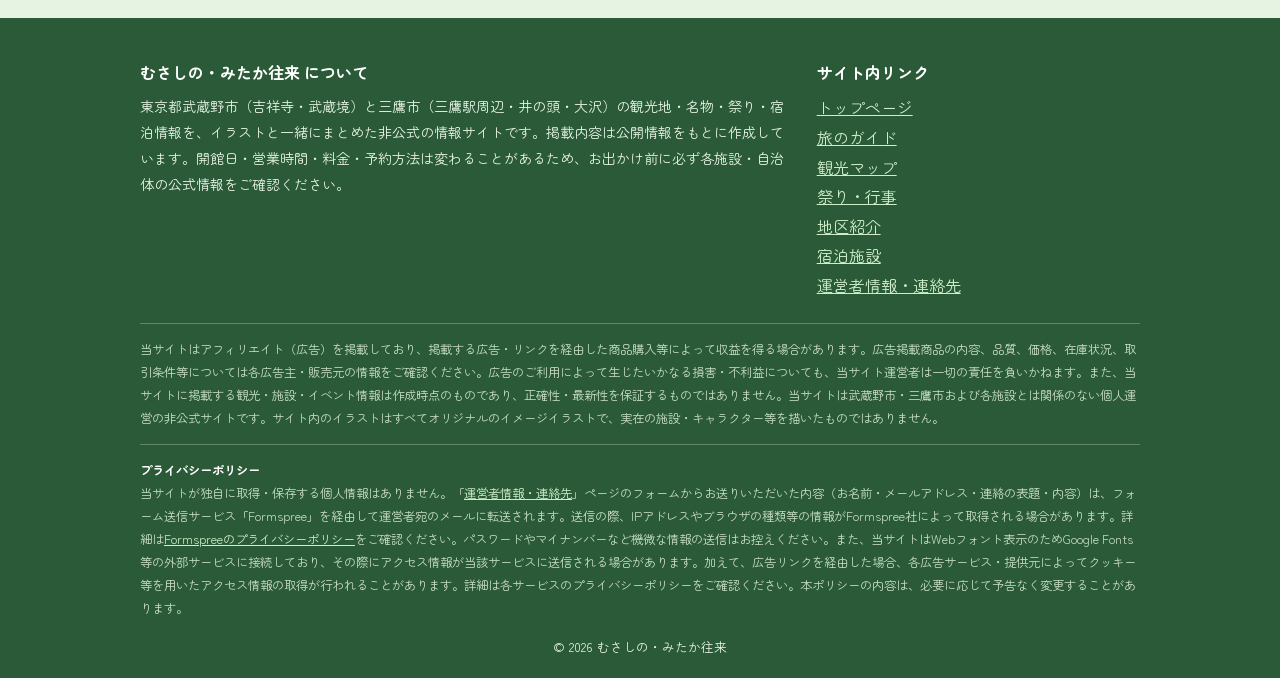
==== commit 09d02e72: "Add files via upload" ====
--- a/index.html
+++ b/index.html
@@ -21,6 +21,9 @@
 <nav class="main-nav"><a href="index.html" class="active">トップ</a><a href="guide.html">旅のガイド</a><a href="map.html">観光マップ</a><a href="matsuri.html">祭り・行事</a><a href="areas.html">地区紹介</a><a href="shukuhaku.html">宿泊施設</a></nav>
 </div>
 </header>
+<!-- PR表記（ステマ規制・楽天アフィリエイトの規約対応） -->
+<div class="pr-top" role="note" style="background:#fff;border-bottom:1px solid #e6dfd2;"><p style="max-width:1100px;margin:0 auto;padding:7px 16px;text-align:left;font-size:14px;line-height:1.6;color:#333;font-weight:500;"><b style="display:inline-block;background:#8a3a1d;color:#fff;border-radius:4px;padding:0 8px;margin-right:8px;font-size:12px;line-height:1.7;vertical-align:1px;">PR</b>このページには広告を含みます</p></div>
+
 <section class="hero">
 <div class="wrap">
 <div class="hero-copy">
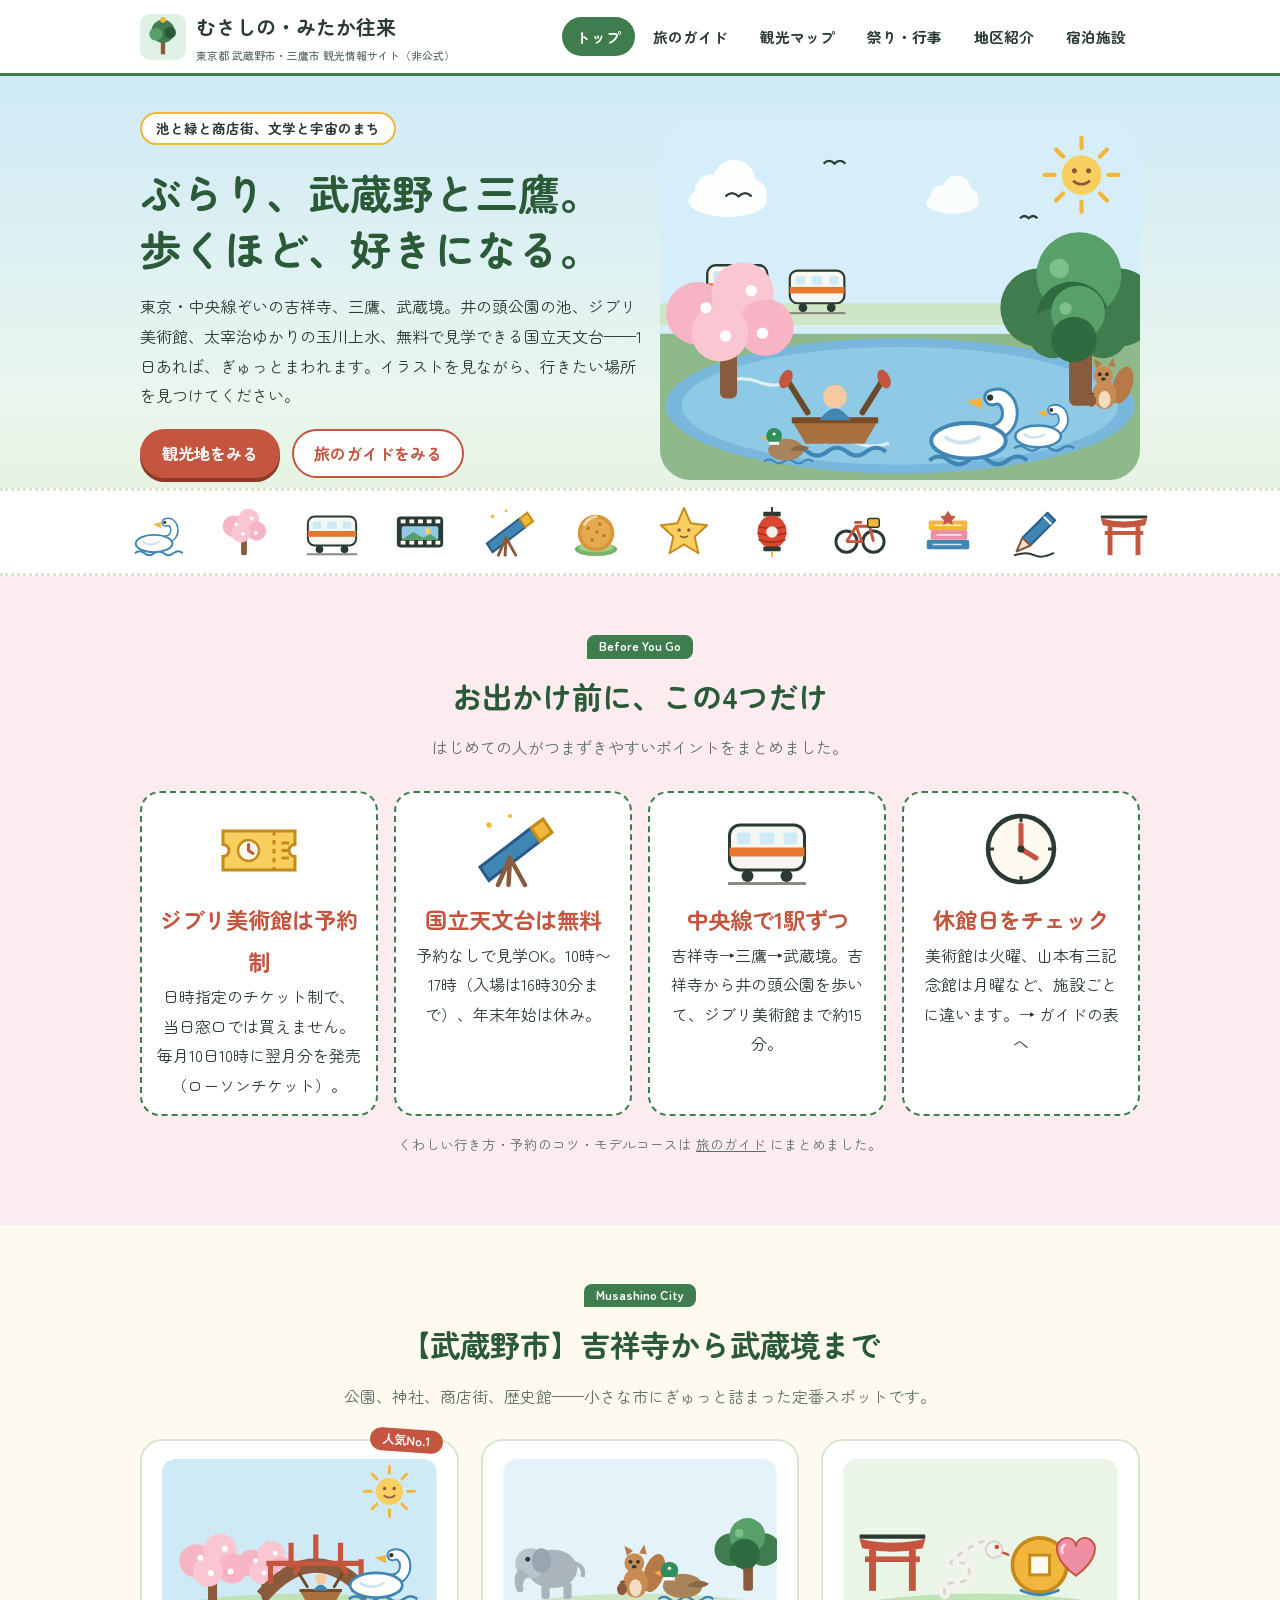
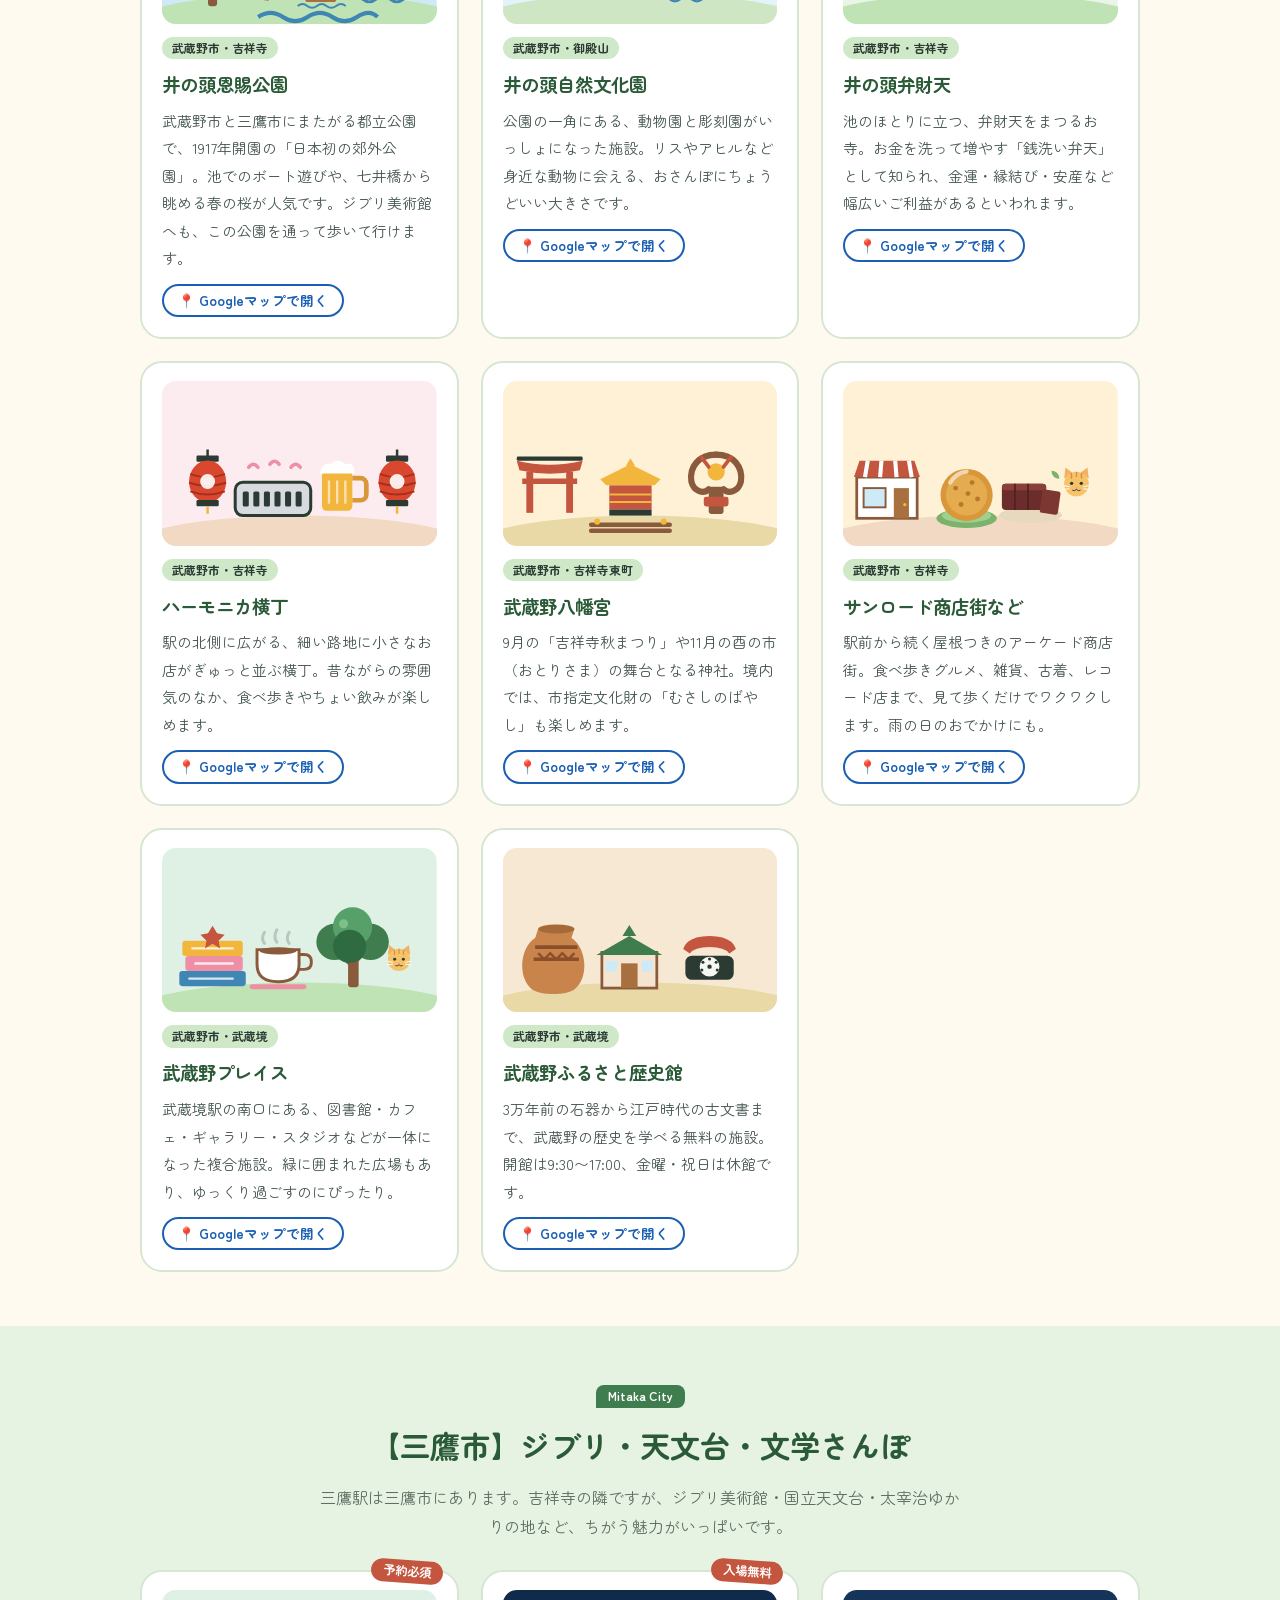
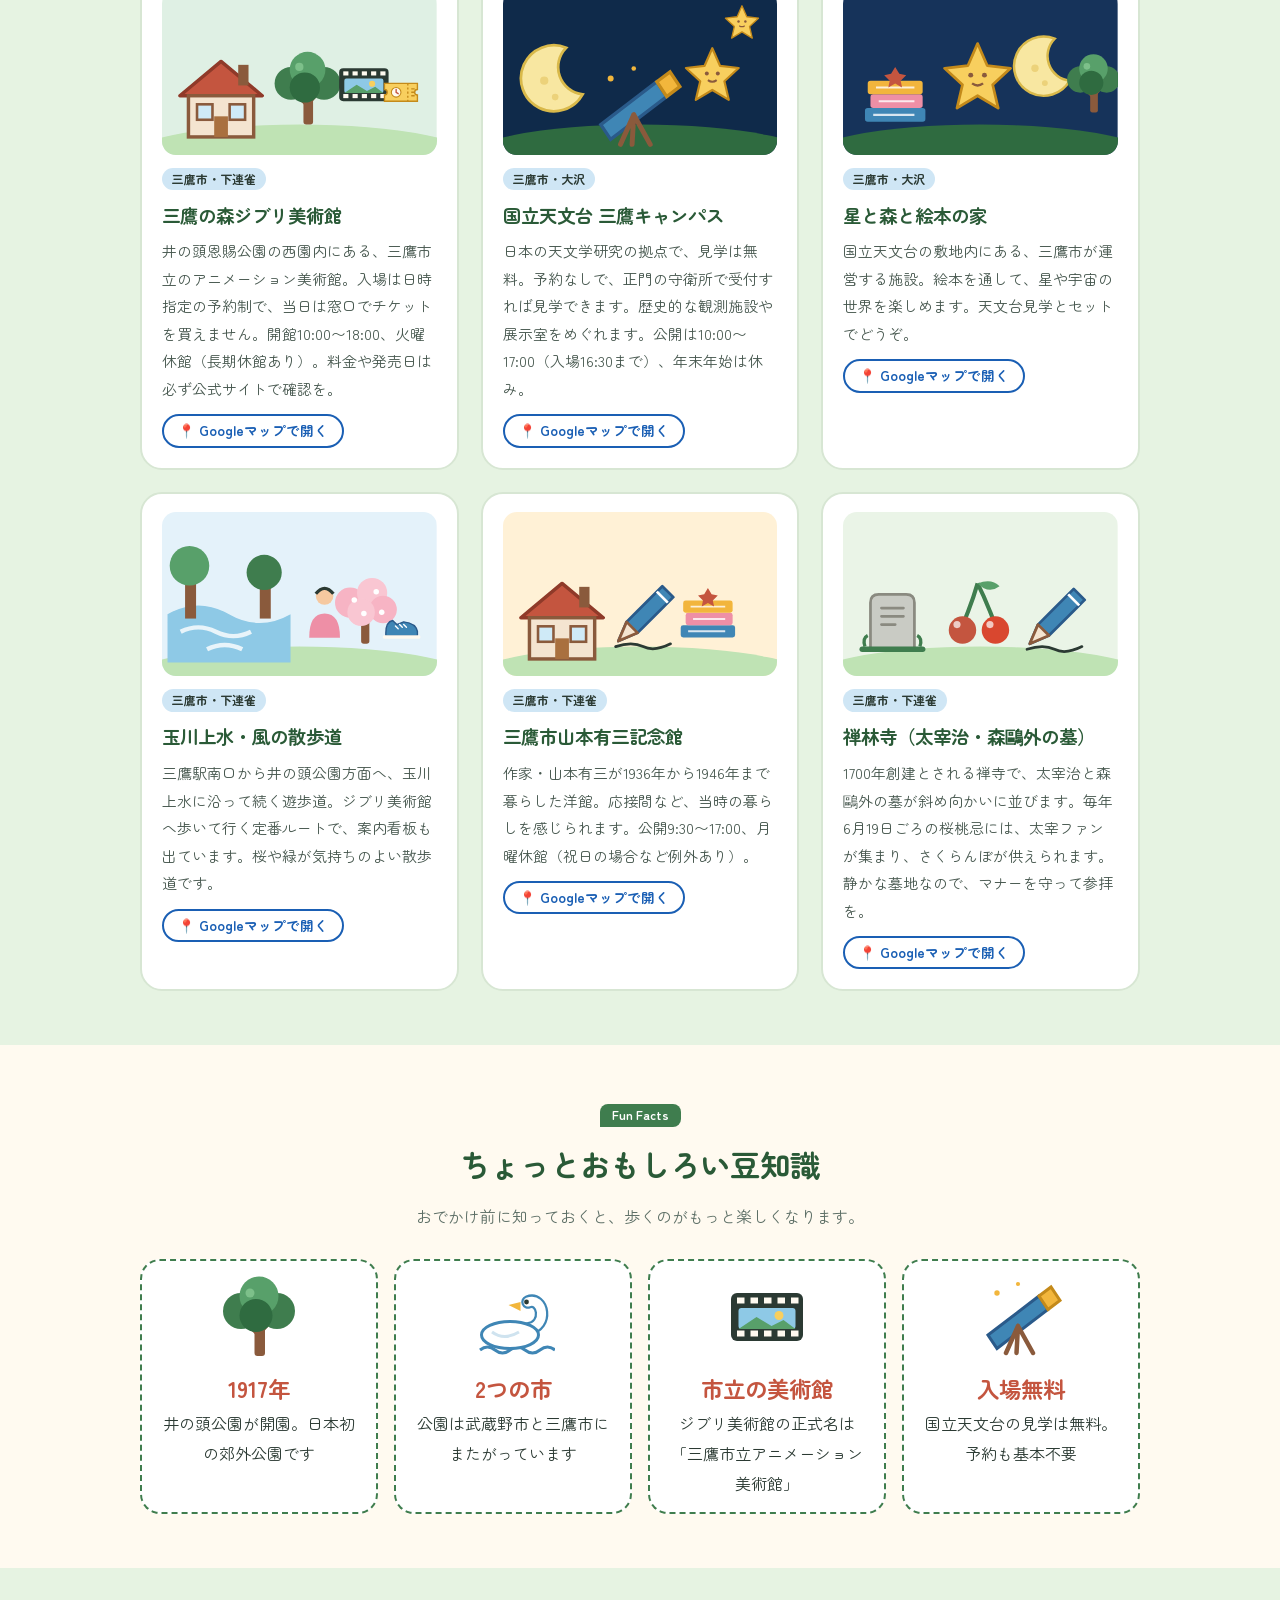
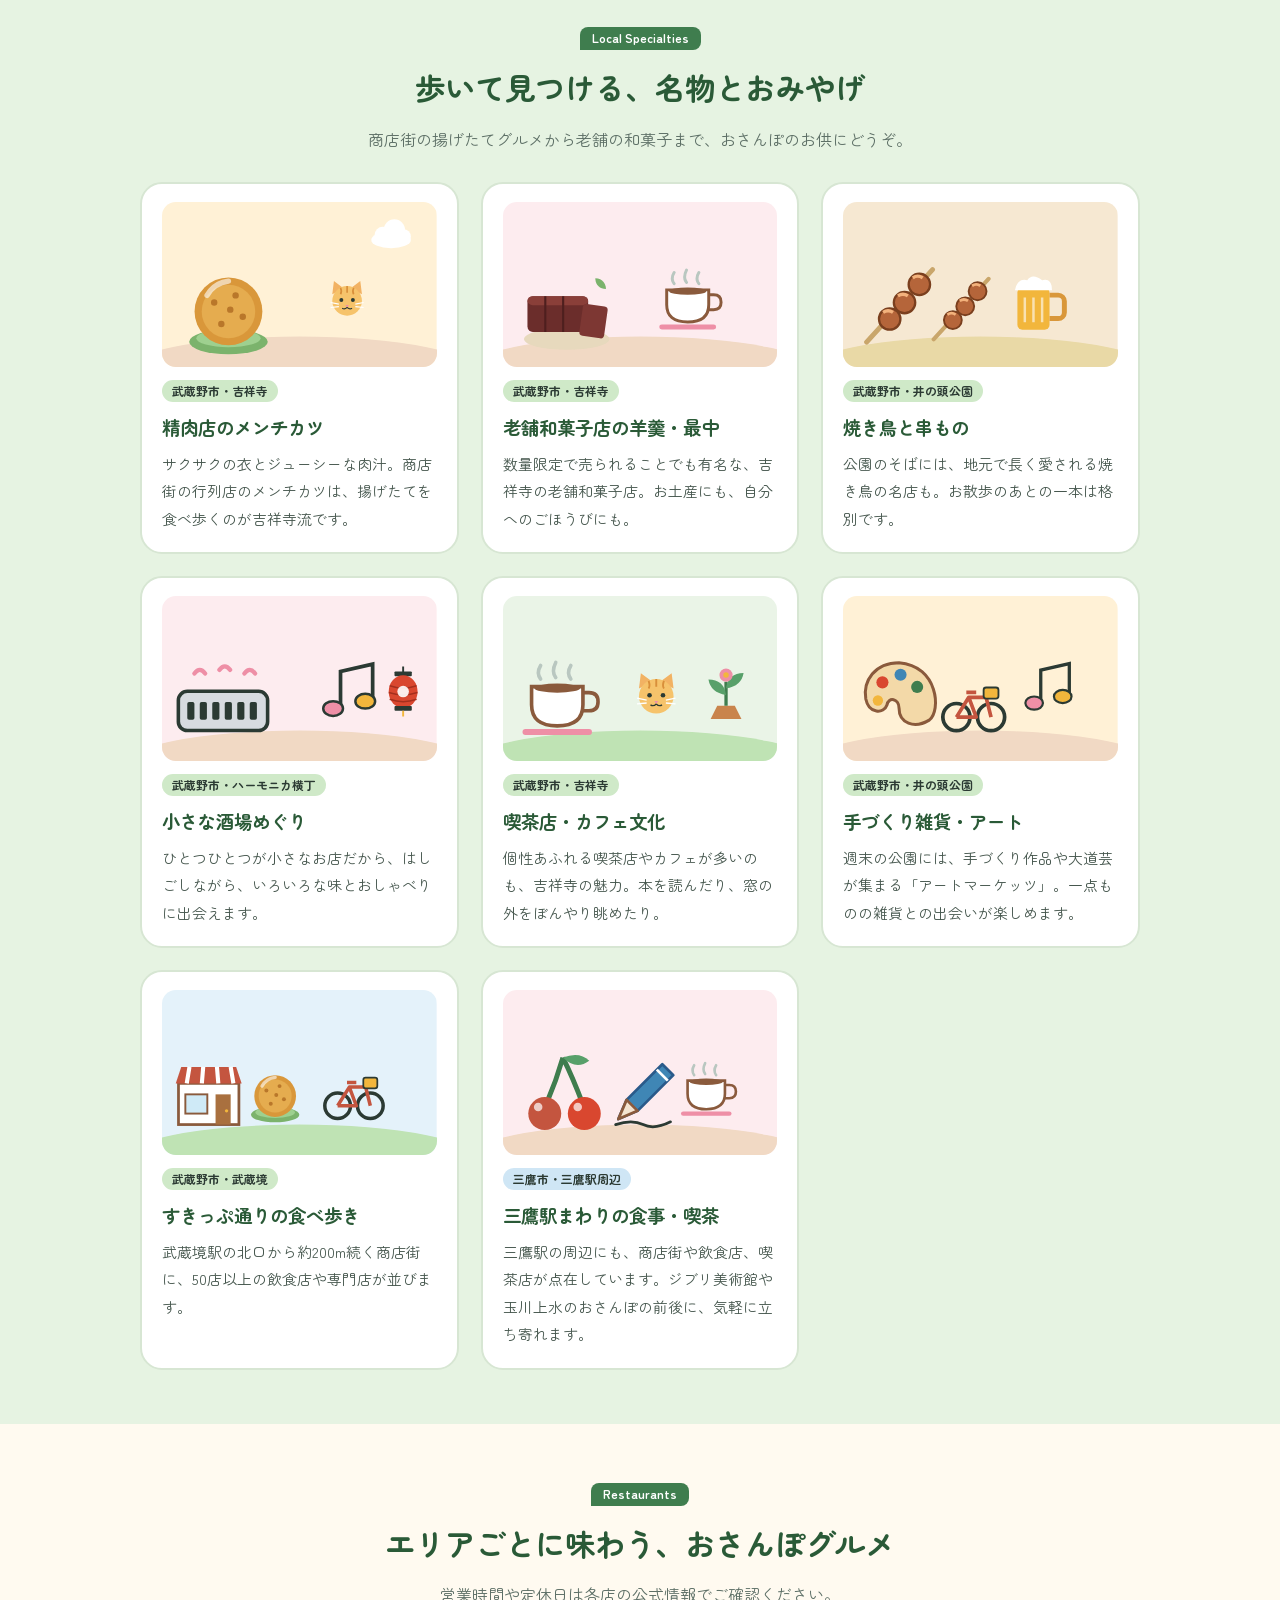
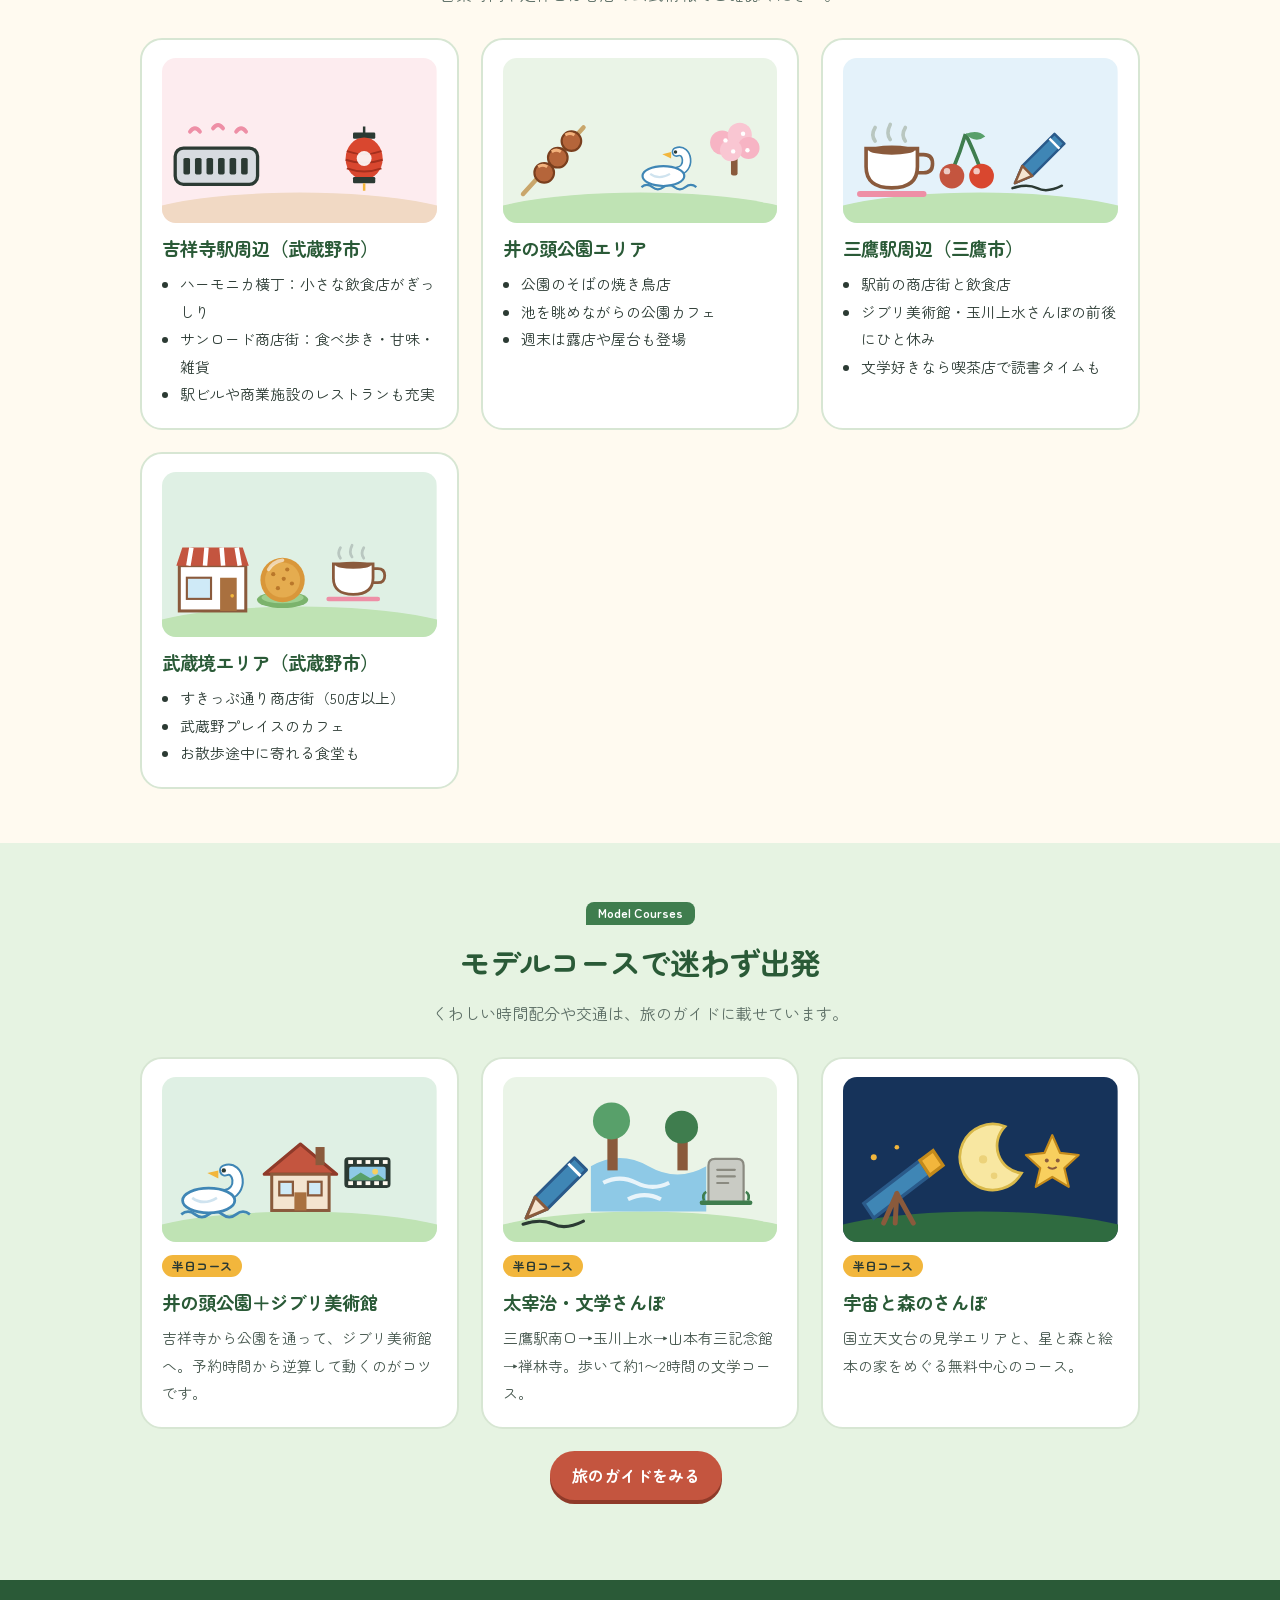
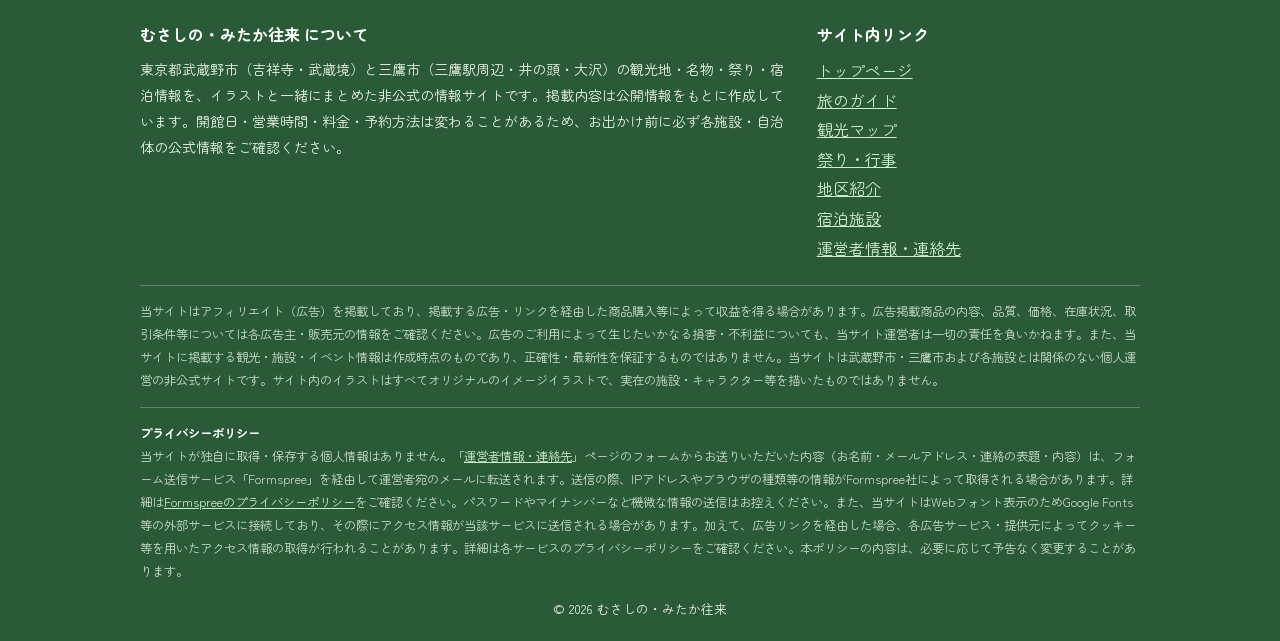
==== commit 76e11a03: "Add files via upload" ====
--- a/index.html
+++ b/index.html
@@ -21,8 +21,9 @@
 <nav class="main-nav"><a href="index.html" class="active">トップ</a><a href="guide.html">旅のガイド</a><a href="map.html">観光マップ</a><a href="matsuri.html">祭り・行事</a><a href="areas.html">地区紹介</a><a href="shukuhaku.html">宿泊施設</a></nav>
 </div>
 </header>
-<!-- PR表記（ステマ規制・楽天アフィリエイトの規約対応） -->
-<div class="pr-top" role="note" style="background:#fff;border-bottom:1px solid #e6dfd2;"><p style="max-width:1100px;margin:0 auto;padding:7px 16px;text-align:left;font-size:14px;line-height:1.6;color:#333;font-weight:500;"><b style="display:inline-block;background:#8a3a1d;color:#fff;border-radius:4px;padding:0 8px;margin-right:8px;font-size:12px;line-height:1.7;vertical-align:1px;">PR</b>このページには広告を含みます</p></div>
+<!-- PR表記（ステマ規制・楽天アフィリエイトの規約対応）：広告が実際に表示されたときだけ出ます -->
+<div class="pr-top" id="pr-top" role="note" hidden style="background:#fff;border-bottom:1px solid #e6dfd2;"><p style="max-width:1100px;margin:0 auto;padding:7px 16px;text-align:left;font-size:14px;line-height:1.6;color:#333;font-weight:500;"><b style="display:inline-block;background:#8a3a1d;color:#fff;border-radius:4px;padding:0 8px;margin-right:8px;font-size:12px;line-height:1.7;vertical-align:1px;">PR</b>このページには広告を含みます</p></div>
+<script>(function(){var n=document.getElementById("pr-top");if(!n)return;function on(e){if(e.classList.contains("is-empty")||!e.getClientRects().length)return false;var c=getComputedStyle(e);if(c.display==="none"||c.visibility==="hidden")return false;return !!e.querySelector("a[href],iframe,img")}function chk(){var s=document.querySelectorAll("[data-ad-slot],.ad-frame");for(var i=0;i<s.length;i++){if(on(s[i])){n.hidden=false;if(mo)mo.disconnect();return}}}var mo=window.MutationObserver?new MutationObserver(function(){clearTimeout(t);t=setTimeout(chk,100)}):null,t;document.addEventListener("DOMContentLoaded",function(){chk();if(mo)mo.observe(document.body,{subtree:true,childList:true,attributes:true,attributeFilter:["hidden","class","style"]})});window.addEventListener("load",chk)})();</script>
 
 <section class="hero">
 <div class="wrap">
